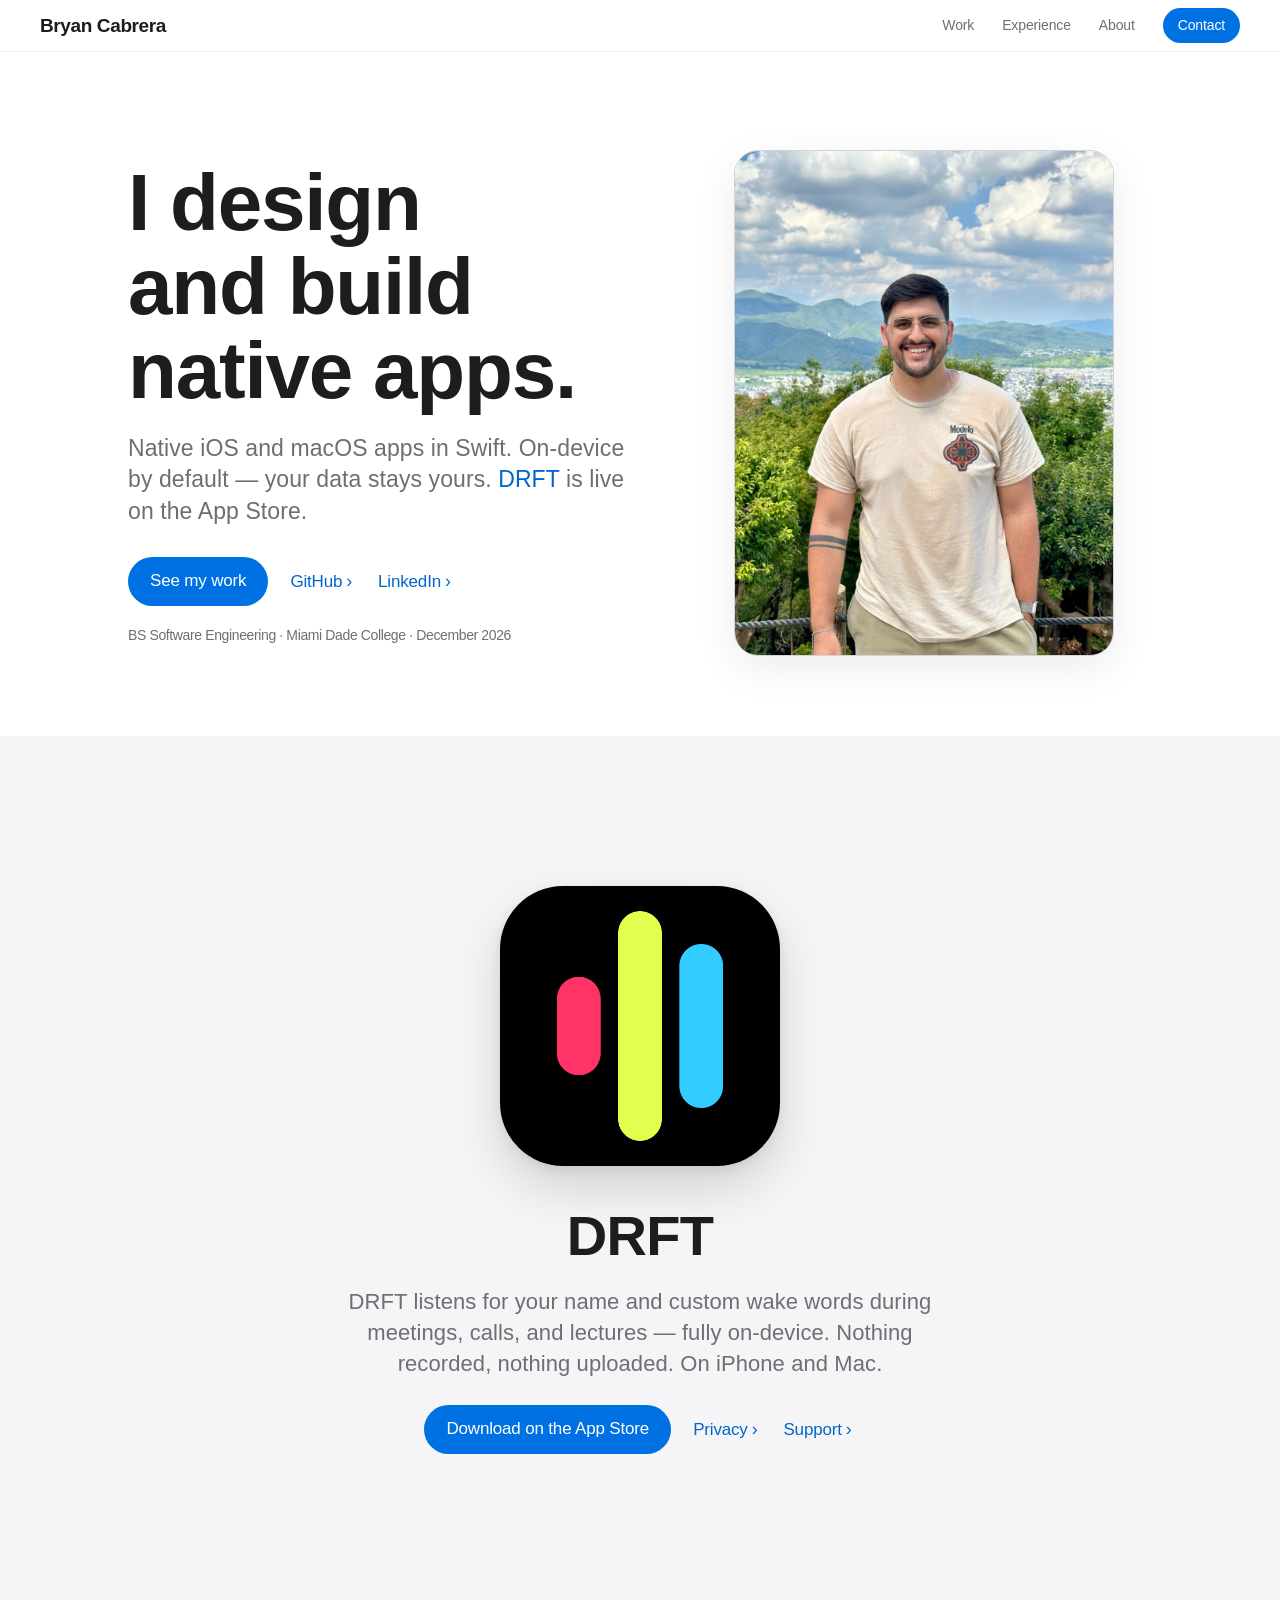
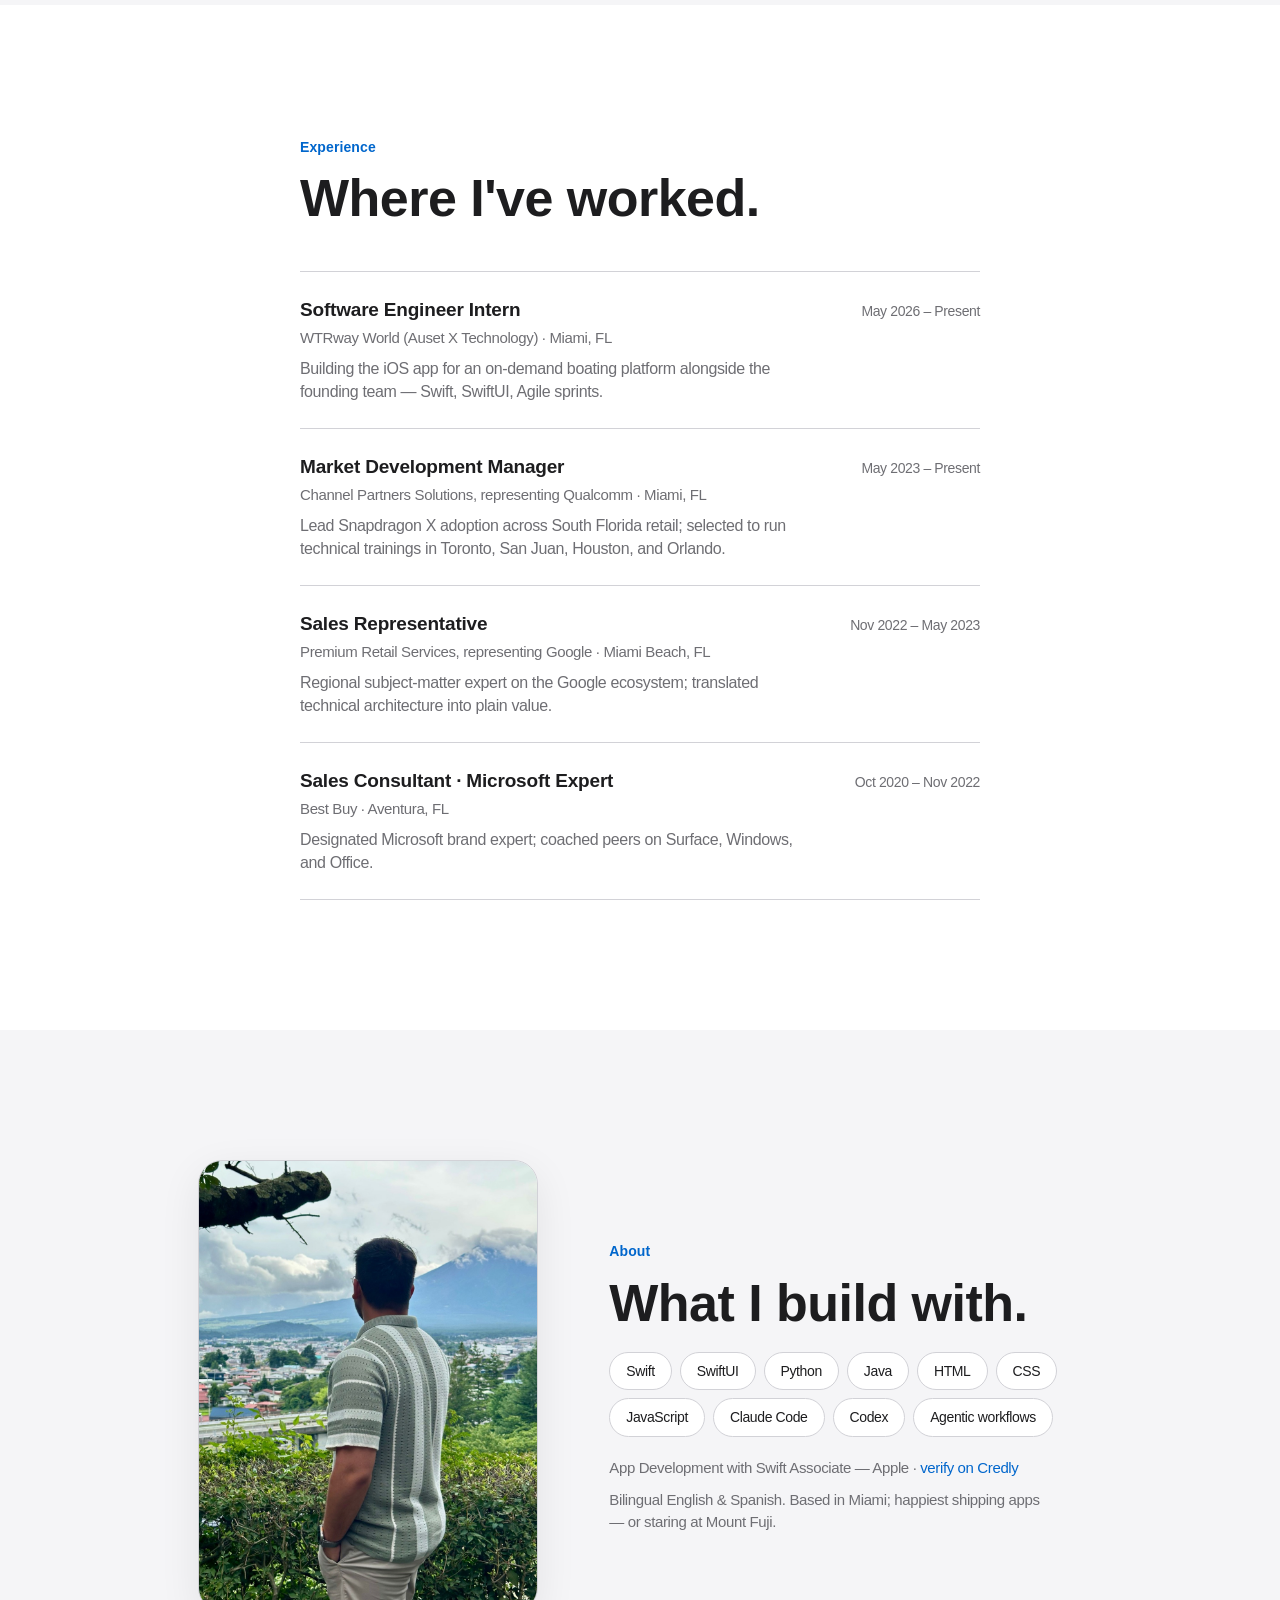
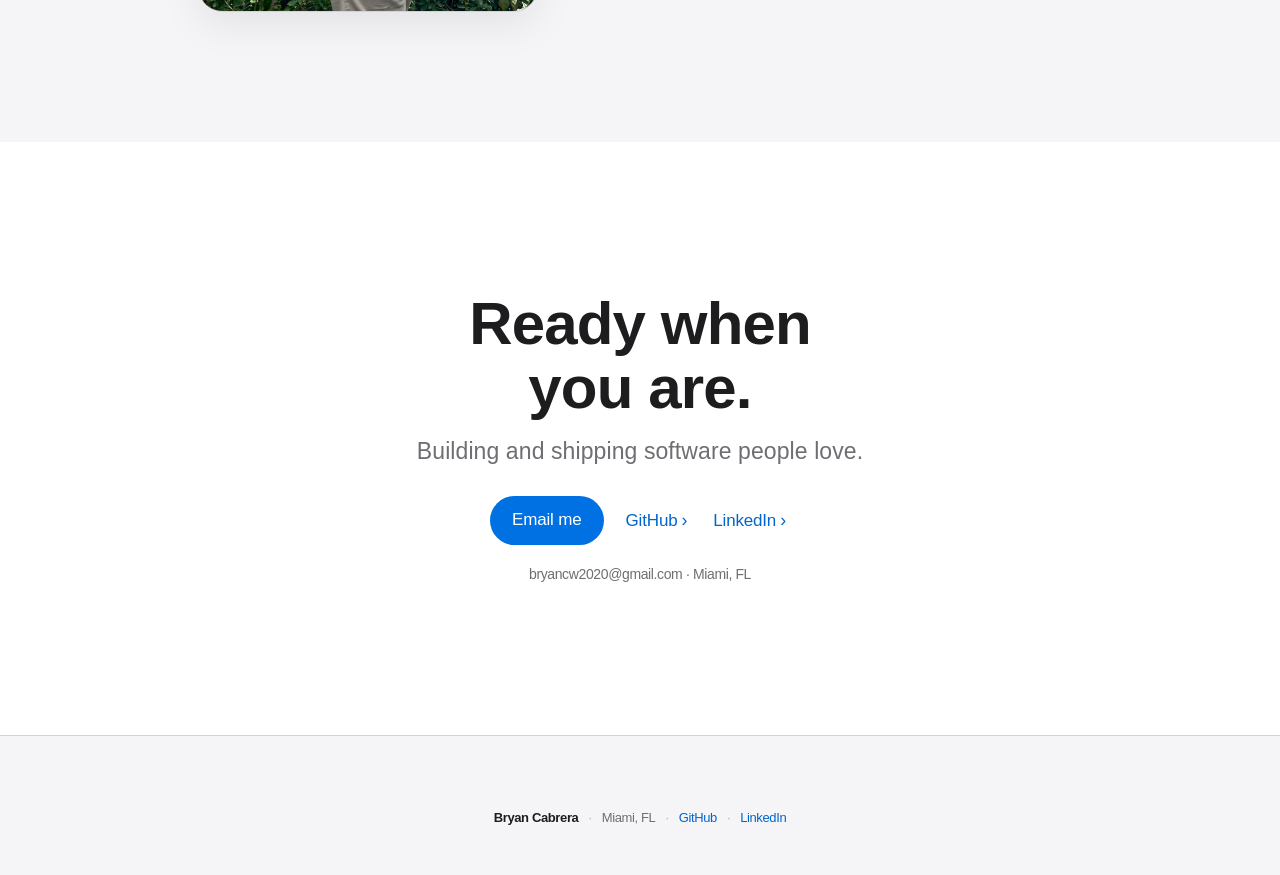
==== index.html @ 3828e2a5 "feat: add OG share image, dark mode, PWA icons, and canonical URL - Generate 1200x630 og.png + Twitt" ====
<!DOCTYPE html>
<html lang="en" class="noJs">
  <head>
    <meta charset="UTF-8" />
    <meta name="viewport" content="width=device-width, initial-scale=1.0, viewport-fit=cover" />
    <meta name="color-scheme" content="light dark" />
    <link rel="canonical" href="https://bryancabrera.xyz/" />
    <title>Bryan Cabrera — iOS &amp; macOS Engineer</title>
    <meta name="description" content="Bryan Cabrera is an iOS and macOS engineer in Miami. Creator of DRFT, live on the App Store. Swift, SwiftUI, and on-device AI." />
    <meta name="author" content="Bryan Cabrera" />
    <link rel="icon" href="/favicon.svg" type="image/svg+xml" />
    <link rel="apple-touch-icon" href="/assets/apple-touch-icon.png" />
    <link rel="manifest" href="/site.webmanifest" />
    <meta name="theme-color" content="#ffffff" media="(prefers-color-scheme: light)" />
    <meta name="theme-color" content="#000000" media="(prefers-color-scheme: dark)" />

    <!-- Open Graph -->
    <meta property="og:title" content="Bryan Cabrera — iOS &amp; macOS Engineer" />
    <meta property="og:description" content="I design and build native apps for iPhone and Mac. Creator of DRFT — live on the App Store." />
    <meta property="og:type" content="website" />
    <meta property="og:locale" content="en_US" />
    <meta property="og:url" content="https://bryancabrera.xyz/" />
    <meta property="og:site_name" content="Bryan Cabrera" />
    <meta property="og:image" content="https://bryancabrera.xyz/assets/og.png" />
    <meta property="og:image:width" content="1200" />
    <meta property="og:image:height" content="630" />
    <meta property="og:image:alt" content="Bryan Cabrera — iOS &amp; macOS Engineer. Creator of DRFT." />

    <!-- Twitter -->
    <meta name="twitter:card" content="summary_large_image" />
    <meta name="twitter:title" content="Bryan Cabrera — iOS &amp; macOS Engineer" />
    <meta name="twitter:description" content="I design and build native apps for iPhone and Mac. Creator of DRFT — live on the App Store." />
    <meta name="twitter:image" content="https://bryancabrera.xyz/assets/og.png" />

    <!-- Type: SF Pro via the system font stack (no web-font fetch) -->
    <link rel="stylesheet" href="/styles.css" />

    <!-- JSON-LD -->
    <script type="application/ld+json">
      {
        "@context": "https://schema.org",
        "@type": "Person",
        "name": "Bryan Cabrera",
        "jobTitle": "Software Engineer",
        "address": { "@type": "PostalAddress", "addressLocality": "Miami", "addressRegion": "FL" },
        "email": "mailto:bryancw2020@gmail.com",
        "sameAs": [
          "https://github.com/BryanCabrera0",
          "https://www.linkedin.com/in/bryancabrera0/"
        ],
        "knowsAbout": ["iOS development", "macOS development", "Swift", "SwiftUI", "On-device AI"],
        "alumniOf": { "@type": "CollegeOrUniversity", "name": "Miami Dade College" }
      }
    </script>
  </head>
  <body>
    <a href="#work" class="skipLink">Skip to content</a>

    <main>
      <header class="header">
        <span class="wordmark">Bryan Cabrera</span>
        <nav class="headerNav" aria-label="Primary">
          <a href="#work">Work</a>
          <a href="#experience">Experience</a>
          <a href="#about">About</a>
          <a href="#contact" class="navPill">Contact</a>
        </nav>
      </header>

      <!-- Hero -->
      <section class="hero">
        <div class="heroCopy">
          <h1 class="reveal" style="animation-delay: 0.05s">I design and build native apps.</h1>
          <p class="lede reveal" style="animation-delay: 0.2s">
            Native iOS and macOS apps in Swift. On-device by default — your data stays
            yours. <a href="https://apps.apple.com/us/app/drft-keyword-alerts/id6760685733" target="_blank" rel="noreferrer">DRFT</a>
            is live on the App Store.
          </p>
          <div class="ctaRow reveal" style="animation-delay: 0.28s">
            <a class="btnFill" href="#work">See my work</a>
            <a class="btnLink" href="https://github.com/BryanCabrera0" target="_blank" rel="noreferrer">GitHub</a>
            <a class="btnLink" href="https://www.linkedin.com/in/bryancabrera0/" target="_blank" rel="noreferrer">LinkedIn</a>
          </div>
          <p class="microcopy reveal" style="animation-delay: 0.34s">
            BS Software Engineering · Miami Dade College · December 2026
          </p>
        </div>

        <div class="heroPhoto reveal" style="animation-delay: 0.36s">
          <div class="photoFrame">
            <img
              src="/assets/portrait.jpg"
              alt="Bryan Cabrera smiling on a hillside overlooking Kyoto"
              width="960"
              height="1280"
              fetchpriority="high"
            />
          </div>
        </div>
      </section>

      <!-- DRFT — static light product feature (the flagship moment) -->
      <section class="showcase" id="work" aria-labelledby="drftTitle">
        <div class="showcaseStage">
          <div class="showcaseInner scrollReveal">
            <img
              class="showcaseIcon"
              src="/assets/drft-icon.png?v=2"
              alt="DRFT app icon"
              width="512"
              height="512"
              loading="lazy"
              decoding="async"
            />
            <div class="showcaseCopy">
              <h2 id="drftTitle">DRFT</h2>
              <p>
                DRFT listens for your name and custom wake words during meetings, calls,
                and lectures — fully on-device. Nothing recorded, nothing uploaded. On
                iPhone and Mac.
              </p>
              <div class="showcaseActions">
                <a class="btnFill" href="https://apps.apple.com/us/app/drft-keyword-alerts/id6760685733" target="_blank" rel="noreferrer">Download on the App&nbsp;Store</a>
                <a class="btnLink" href="/drft/privacy/">Privacy</a>
                <a class="btnLink" href="/drft/support/">Support</a>
              </div>
            </div>
          </div>
        </div>
      </section>

      <!-- Experience -->
      <section class="experience scrollReveal" id="experience">
        <span class="eyebrow">Experience</span>
        <h2 class="sectionTitle">Where I've worked.</h2>
        <ol class="xpList">
          <li class="xpRow">
            <div class="xpHead">
              <span class="xpRole">Software Engineer Intern</span>
              <span class="xpWhen">May 2026 – Present</span>
            </div>
            <span class="xpCompany">WTRway World (Auset X Technology) · Miami, FL</span>
            <p>Building the iOS app for an on-demand boating platform alongside the founding team — Swift, SwiftUI, Agile sprints.</p>
          </li>
          <li class="xpRow">
            <div class="xpHead">
              <span class="xpRole">Market Development Manager</span>
              <span class="xpWhen">May 2023 – Present</span>
            </div>
            <span class="xpCompany">Channel Partners Solutions, representing Qualcomm · Miami, FL</span>
            <p>Lead Snapdragon X adoption across South Florida retail; selected to run technical trainings in Toronto, San Juan, Houston, and Orlando.</p>
          </li>
          <li class="xpRow">
            <div class="xpHead">
              <span class="xpRole">Sales Representative</span>
              <span class="xpWhen">Nov 2022 – May 2023</span>
            </div>
            <span class="xpCompany">Premium Retail Services, representing Google · Miami Beach, FL</span>
            <p>Regional subject-matter expert on the Google ecosystem; translated technical architecture into plain value.</p>
          </li>
          <li class="xpRow">
            <div class="xpHead">
              <span class="xpRole">Sales Consultant · Microsoft Expert</span>
              <span class="xpWhen">Oct 2020 – Nov 2022</span>
            </div>
            <span class="xpCompany">Best Buy · Aventura, FL</span>
            <p>Designated Microsoft brand expert; coached peers on Surface, Windows, and Office.</p>
          </li>
        </ol>
      </section>

      <!-- About -->
      <section class="aboutSection scrollReveal" id="about">
        <div class="about">
        <div class="aboutPhoto">
          <div class="photoFrame">
            <img
              src="/assets/fuji.jpg"
              alt="Bryan looking out over Fujiyoshida toward Mount Fuji"
              width="1050"
              height="1400"
              loading="lazy"
            />
          </div>
        </div>
        <div class="aboutText">
          <span class="eyebrow">About</span>
          <h2 class="sectionTitle">What I build with.</h2>
          <ul class="chips" aria-label="Skills">
            <li>Swift</li><li>SwiftUI</li><li>Python</li><li>Java</li>
            <li>HTML</li><li>CSS</li><li>JavaScript</li>
            <li>Claude Code</li><li>Codex</li><li>Agentic workflows</li>
          </ul>
          <p class="aboutNote">
            App Development with Swift Associate — Apple ·
            <a href="https://www.credly.com/badges/0081227f-6081-45f5-950d-d8294cbb1352/linked_in_profile" target="_blank" rel="noreferrer">verify on Credly</a>
          </p>
          <p class="aboutNote">
            Bilingual English &amp; Spanish. Based in Miami; happiest shipping apps — or staring at
            Mount Fuji.
          </p>
        </div>
        </div>
      </section>

      <!-- Closer -->
      <section class="closer scrollReveal" id="contact">
        <h2>Ready when you are.</h2>
        <p class="lede ledeCenter">
          Building and shipping software people love.
        </p>
        <div class="ctaRow ctaRowCenter">
          <a class="btnFill" href="mailto:bryancw2020@gmail.com">Email me</a>
          <a class="btnLink" href="https://github.com/BryanCabrera0" target="_blank" rel="noreferrer">GitHub</a>
          <a class="btnLink" href="https://www.linkedin.com/in/bryancabrera0/" target="_blank" rel="noreferrer">LinkedIn</a>
        </div>
        <p class="microcopy">bryancw2020@gmail.com · Miami, FL</p>
      </section>

      <footer class="footer">
        <span>Bryan Cabrera</span>
        <span class="footerDot">·</span>
        <span>Miami, FL</span>
        <span class="footerDot">·</span>
        <span><a href="https://github.com/BryanCabrera0" target="_blank" rel="noreferrer">GitHub</a></span>
        <span class="footerDot">·</span>
        <span><a href="https://www.linkedin.com/in/bryancabrera0/" target="_blank" rel="noreferrer">LinkedIn</a></span>
      </footer>
    </main>

    <script src="/script.js" defer></script>
  </body>
</html>
---- styles.css ----
/* Bryan Cabrera — portfolio.
   Design language: Apple marketing (apple.com product pages). SF Pro system
   stack, semibold headlines with tight negative tracking, neutral ink/paper
   neutral palette, pill + chevron-link buttons, and full-bleed alternating
   light/grey sections. Tokens cross-referenced against Apple's live production
   CSS. Motion is Apple-native only: a gentle fade-up on load and on scroll-
   into-view, plus hover color changes on buttons/links — no blur reveals,
   tilts, parallax, Ken Burns, or pulsing dots. Reduced-motion respected.
   Single file, no build step — also serves the /drft legal pages. */

:root {
  /* Type — SF Pro via the system stack (Display optically sizes the large cuts) */
  --font: -apple-system, BlinkMacSystemFont, "SF Pro Display", "SF Pro Text",
    "Helvetica Neue", Helvetica, Arial, sans-serif;

  /* Neutrals (light) — Apple-exact */
  --bg: #ffffff;
  --bg-alt: #f5f5f7;       /* the signature Apple grey section */
  --bg-tint: #fbfbfd;
  --ink: #1d1d1f;          /* primary text — never pure black */
  --secondary: #6e6e73;    /* supporting copy (~4.6:1 on white) */
  --tertiary: #6e6e73;     /* captions, footnotes, footer — AA on grey too */
  --hairline: #d2d2d7;

  /* Accent / links */
  --link: #0066cc;
  --cta: #0071e3;
  --cta-hover: #0077ed;

  /* Layout */
  --maxw: 980px;
  --radius: 18px;
  --radius-pill: 980px;
  --ease-out: cubic-bezier(0.16, 1, 0.3, 1);
}

/* Dark mode — Apple's dark marketing palette (#000 page, #1d1d1f sections,
   #2997ff links). Tokens are centralized, so the whole site re-themes by
   overriding them here; only a handful of components with hardcoded colors or
   light-on-light contrast need explicit fixes below. */
@media (prefers-color-scheme: dark) {
  :root {
    color-scheme: dark;
    --bg: #000000;
    --bg-alt: #1d1d1f;       /* Apple's dark grey section */
    --bg-tint: #161617;
    --ink: #f5f5f7;
    --secondary: #a1a1a6;    /* AA on both #000 and #1d1d1f */
    --tertiary: #a1a1a6;
    --hairline: #424245;     /* Apple's dark hairline */
    --link: #2997ff;         /* Apple's dark-mode blue */
    --cta: #0071e3;
    --cta-hover: #0077ed;
  }

  /* Frosted header → dark glass */
  .header {
    background: rgba(0, 0, 0, 0.72);
    border-bottom: 1px solid rgba(255, 255, 255, 0.1);
  }

  /* Skip link: light chip / dark text now that --ink is light */
  .skipLink {
    color: var(--bg);
  }

  /* Elevation reads via deeper shadow on black, not a faint blur */
  .photoFrame {
    box-shadow: 0 12px 40px rgba(0, 0, 0, 0.5);
  }

  .showcaseIcon {
    box-shadow: 0 22px 50px rgba(0, 0, 0, 0.5), 0 4px 12px rgba(0, 0, 0, 0.4);
  }

  /* Legal body copy uses a hardcoded ink elsewhere — lift it for dark */
  .legal p,
  .legal li {
    color: #d2d2d7;
  }
}

* {
  box-sizing: border-box;
  margin: 0;
  padding: 0;
}

html {
  -webkit-text-size-adjust: 100%;
  scroll-behavior: smooth;
  scroll-padding-top: 64px;
}

body {
  background: var(--bg);
  color: var(--ink);
  font-family: var(--font);
  font-size: 17px;
  line-height: 1.47;
  letter-spacing: -0.022em;
  -webkit-font-smoothing: antialiased;
  text-rendering: optimizeLegibility;
  /* overflow-x: clip guards against any element bleeding past the viewport;
     clip (not hidden) does NOT create a scroll container, so the sticky header
     still pins to the viewport. */
  overflow-x: clip;
}

a {
  color: inherit;
  text-decoration: none;
}

::selection {
  background: var(--ink);
  color: var(--bg);
}

:focus-visible {
  outline: 2px solid var(--link);
  outline-offset: 3px;
  border-radius: 4px;
}

.skipLink {
  position: fixed;
  top: -100%;
  left: 16px;
  z-index: 99;
  padding: 10px 18px;
  background: var(--ink);
  color: #fff;
  font-weight: 600;
  font-size: 14px;
  border-radius: var(--radius-pill);
}

.skipLink:focus {
  top: 14px;
}

/* ---------------------------------------------------------------- Header */
.header {
  position: sticky;
  top: 0;
  z-index: 10;
  display: flex;
  align-items: center;
  justify-content: space-between;
  height: 52px;
  padding: 0 clamp(20px, 5vw, 40px);
  background: rgba(255, 255, 255, 0.72);
  backdrop-filter: saturate(180%) blur(20px);
  -webkit-backdrop-filter: saturate(180%) blur(20px);
  border-bottom: 1px solid rgba(0, 0, 0, 0.05);
}

.wordmark {
  font-weight: 600;
  font-size: 19px;
  letter-spacing: -0.02em;
}

.headerNav {
  display: flex;
  align-items: center;
  gap: clamp(16px, 3vw, 28px);
  font-size: 14px;
  font-weight: 500;
  letter-spacing: -0.01em;
  color: var(--secondary);
}

.headerNav a {
  transition: color 0.15s ease;
}

.headerNav a:not(.navPill):hover {
  color: var(--ink);
}

.navPill {
  color: #fff;
  background: var(--cta);
  padding: 7px 15px;
  border-radius: var(--radius-pill);
  transition: background 0.2s ease;
}

.navPill:hover {
  background: var(--cta-hover);
  color: #fff;
}

/* ---------------------------------------------------------------- Buttons */
.btnFill {
  display: inline-flex;
  align-items: center;
  justify-content: center;
  background: var(--cta);
  color: #fff;
  font-weight: 400;
  font-size: 17px;
  letter-spacing: -0.01em;
  padding: 12px 22px;
  border-radius: var(--radius-pill);
  transition: background 0.2s ease;
}

.btnFill:hover {
  background: var(--cta-hover);
  color: #fff;
}

/* Apple chevron text-link — "GitHub ›". inline-block (not flex) so the hover
   underline runs continuously under the text; the chevron is an inline-block
   ::after, and underlines don't cross atomic inline-blocks — so it's never
   underlined or clipped into a disconnected stub. */
.btnLink {
  display: inline-block;
  white-space: nowrap;
  color: var(--link);
  font-weight: 400;
  font-size: 17px;
  letter-spacing: -0.01em;
  padding: 12px 4px;
}

.btnLink::after {
  content: "\203A"; /* › */
  display: inline-block;
  margin-left: 4px;
  font-size: 1.05em;
}

.btnLink:hover {
  text-decoration: underline;
  text-underline-offset: 3px;
}

.btnGhost {
  display: inline-flex;
  align-items: center;
  justify-content: center;
  font-weight: 400;
  font-size: 17px;
  letter-spacing: -0.01em;
  color: var(--ink);
  padding: 11px 21px;
  border: 1px solid var(--hairline);
  border-radius: var(--radius-pill);
  background: var(--bg);
  transition: border-color 0.2s ease;
}

.btnGhost:hover {
  border-color: var(--ink);
}

.ctaRow {
  display: flex;
  flex-wrap: wrap;
  align-items: center;
  gap: 8px 18px;
}

/* ---------------------------------------------------------------- Hero */
.hero {
  max-width: 1120px;
  margin: 0 auto;
  padding: clamp(56px, 9vh, 100px) clamp(20px, 5vw, 48px) clamp(40px, 7vh, 80px);
  display: grid;
  grid-template-columns: 1.05fr 0.95fr;
  gap: clamp(28px, 5vw, 72px);
  align-items: center;
  min-height: min(76vh, 720px);
}

h1 {
  font-size: clamp(40px, 7vw, 80px);
  font-weight: 600;
  letter-spacing: -0.015em;
  line-height: 1.05;
  margin-bottom: 20px;
  text-wrap: balance;
}

.lede {
  font-size: clamp(19px, 2.2vw, 23px);
  line-height: 1.38;
  letter-spacing: 0.004em;
  color: var(--secondary);
  font-weight: 400;
  max-width: 40ch;
  text-wrap: pretty;
  margin: 0 0 28px;
}

.lede a {
  color: var(--link);
}

.lede a:hover {
  text-decoration: underline;
  text-underline-offset: 3px;
}

.microcopy {
  font-size: 14px;
  margin-top: 18px;
  color: var(--tertiary);
  font-weight: 400;
}

/* Hero portrait — straight in a rounded frame (no tilt, no Ken Burns zoom) */
.heroPhoto {
  justify-self: center;
  width: 100%;
  max-width: clamp(280px, 32vw, 380px);
}

.photoFrame {
  overflow: hidden;
  border-radius: 24px;
  border: 1px solid var(--hairline);
  box-shadow: 0 12px 40px rgba(0, 0, 0, 0.08);
}

.heroPhoto img,
.aboutPhoto img {
  display: block;
  width: 100%;
  height: auto;
}

/* ----------------------------------------------------- Showcase (DRFT) ---
   Static light feature on Apple's grey (#f5f5f7) — the flagship app gets a
   centered "product moment" (cf. apple.com light feature sections): centered
   icon, big SF headline, intro copy, CTA. The black-bodied icon reads on grey
   via its shadow. */
.showcase {
  position: relative;
  background: var(--bg-alt);
  color: var(--ink);
}

.showcaseStage {
  display: grid;
  place-items: center;
  padding: clamp(80px, 13vw, 150px) clamp(20px, 6vw, 48px);
}

.showcaseInner {
  display: grid;
  justify-items: center;
  text-align: center;
  gap: clamp(26px, 4vw, 40px);
  max-width: 720px;
}

.showcaseIcon {
  width: clamp(160px, 26vw, 280px);
  height: auto;
  aspect-ratio: 1;
  border-radius: 22.5%;
  box-shadow: 0 22px 50px rgba(0, 0, 0, 0.14), 0 4px 12px rgba(0, 0, 0, 0.08);
}

.showcaseCopy {
  display: grid;
  justify-items: center;
  gap: 20px;
}

.showcaseCopy h2 {
  font-size: clamp(30px, 5.2vw, 56px);
  font-weight: 600;
  letter-spacing: -0.012em;
  line-height: 1.07;
  text-wrap: balance;
}

.showcaseCopy p {
  font-size: clamp(18px, 2.1vw, 22px);
  line-height: 1.42;
  letter-spacing: 0.004em;
  font-weight: 400;
  color: var(--secondary);
  max-width: 50ch;
  text-wrap: pretty;
}

.showcaseActions {
  display: flex;
  flex-wrap: wrap;
  align-items: center;
  justify-content: center;
  gap: 8px 18px;
  margin-top: 4px;
}

/* ---------------------------------------------------------------- Eyebrow */
.eyebrow {
  display: inline-block;
  font-size: 14px;
  font-weight: 600;
  letter-spacing: 0.008em;
  color: var(--link);
  margin-bottom: 14px;
}

.sectionTitle {
  font-size: clamp(30px, 4.4vw, 52px);
  font-weight: 600;
  letter-spacing: -0.01em;
  line-height: 1.07;
  margin-bottom: clamp(28px, 4vw, 44px);
  text-wrap: balance;
}

/* ---------------------------------------------------------------- Experience */
.experience {
  max-width: 760px;
  margin: 0 auto;
  padding: clamp(72px, 11vw, 130px) clamp(20px, 5vw, 40px);
}

.xpList {
  list-style: none;
}

.xpRow {
  padding: 24px 0;
  border-top: 1px solid var(--hairline);
}

.xpRow:last-child {
  border-bottom: 1px solid var(--hairline);
}

.xpHead {
  display: flex;
  flex-wrap: wrap;
  align-items: baseline;
  justify-content: space-between;
  gap: 4px 16px;
}

.xpRole {
  font-weight: 600;
  font-size: 19px;
  letter-spacing: -0.01em;
}

.xpWhen {
  font-size: 14px;
  font-weight: 400;
  color: var(--tertiary);
  white-space: nowrap;
}

.xpCompany {
  display: block;
  font-size: 15px;
  font-weight: 400;
  color: var(--secondary);
  margin-top: 3px;
}

.xpRow p {
  font-size: 16px;
  font-weight: 400;
  color: var(--secondary);
  margin-top: 8px;
  max-width: 56ch;
  text-wrap: pretty;
}

/* ---------------------------------------------------------------- About */
.about {
  max-width: var(--maxw);
  margin: 0 auto;
  padding: clamp(72px, 11vw, 130px) clamp(20px, 5vw, 40px);
  display: grid;
  grid-template-columns: 0.85fr 1.15fr;
  align-items: center;
  gap: clamp(28px, 5vw, 72px);
}

.aboutSection {
  background: var(--bg-alt);
}

.aboutPhoto {
  max-width: clamp(240px, 28vw, 340px);
  width: 100%;
  margin: 0 auto;
}

.aboutText .sectionTitle {
  margin-bottom: 0;
}

.chips {
  list-style: none;
  display: flex;
  flex-wrap: wrap;
  gap: 8px;
  margin-top: 20px;
}

.chips li {
  font-size: 14px;
  font-weight: 400;
  color: var(--ink);
  padding: 8px 16px;
  border: 1px solid var(--hairline);
  border-radius: var(--radius-pill);
  background: var(--bg);
}

.aboutNote {
  font-size: 15px;
  font-weight: 400;
  color: var(--secondary);
  margin-top: 20px;
  max-width: 52ch;
  text-wrap: pretty;
}

.aboutNote + .aboutNote {
  margin-top: 10px;
}

.aboutNote a {
  color: var(--link);
}

.aboutNote a:hover {
  text-decoration: underline;
  text-underline-offset: 3px;
}

/* ---------------------------------------------------------------- Closer */
.closer {
  max-width: 640px;
  margin: 0 auto;
  padding: clamp(80px, 12vw, 150px) clamp(20px, 5vw, 40px);
  text-align: center;
}

.closer h2 {
  font-size: clamp(34px, 5.2vw, 60px);
  font-weight: 600;
  letter-spacing: -0.014em;
  line-height: 1.06;
  margin-bottom: 16px;
  text-wrap: balance;
}

.ledeCenter {
  margin-left: auto;
  margin-right: auto;
}

.ctaRowCenter {
  justify-content: center;
}

/* ---------------------------------------------------------------- Footer */
.footer {
  display: flex;
  flex-wrap: wrap;
  align-items: center;
  justify-content: center;
  gap: 10px;
  padding: clamp(40px, 7vw, 72px) 20px 48px;
  color: var(--tertiary);
  font-weight: 400;
  font-size: 13px;
  background: var(--bg-alt);
  border-top: 1px solid var(--hairline);
}

.footer span:first-child {
  font-weight: 600;
  color: var(--ink);
}

.footerDot {
  opacity: 0.5;
}

.footer a {
  color: var(--link);
}

.footer a:hover {
  text-decoration: underline;
  text-underline-offset: 2px;
}

/* ---------------------------------------------------- Legal pages -------- */
.wordmarkLink {
  color: inherit;
}

.legal {
  max-width: 760px;
  margin: 0 auto;
  padding: clamp(48px, 8vw, 88px) clamp(20px, 5vw, 40px) 0;
}

.legal .eyebrow {
  margin-bottom: 14px;
}

.legal h1 {
  font-size: clamp(34px, 6vw, 56px);
  font-weight: 600;
  letter-spacing: -0.015em;
  line-height: 1.05;
  margin-bottom: 8px;
}

.legal .updated {
  color: var(--tertiary);
  font-weight: 400;
  font-size: 15px;
  margin-bottom: 32px;
}

.legal h2 {
  font-size: clamp(22px, 3vw, 28px);
  font-weight: 600;
  letter-spacing: -0.01em;
  margin: 40px 0 12px;
}

.legal h3 {
  font-size: 18px;
  font-weight: 600;
  margin: 22px 0 6px;
}

.legal p,
.legal li {
  font-size: 17px;
  font-weight: 400;
  color: #3a3a3c;
  margin-bottom: 12px;
  text-wrap: pretty;
}

.legal ul,
.legal ol {
  padding-left: 22px;
  margin-bottom: 12px;
}

.legal li {
  margin-bottom: 8px;
}

.legal strong {
  font-weight: 600;
  color: var(--ink);
}

.legal a {
  color: var(--link);
}

.legal a:hover {
  text-decoration: underline;
  text-underline-offset: 3px;
}

.legal code {
  font-family: ui-monospace, "SF Mono", Menlo, monospace;
  font-size: 0.88em;
  background: var(--bg-alt);
  border: 1px solid var(--hairline);
  border-radius: 6px;
  padding: 1px 6px;
}

.legalCard {
  background: var(--bg-alt);
  border: 1px solid var(--hairline);
  border-radius: var(--radius);
  padding: 20px 24px;
  margin: 14px 0 8px;
}

.legalCard ul {
  margin-bottom: 0;
}

/* ============================================================== Motion === */

/* Hero load reveal */
@keyframes reveal {
  0% { opacity: 0; transform: translateY(16px); }
  to { opacity: 1; transform: none; }
}

.reveal {
  opacity: 0;
  animation: reveal 0.75s var(--ease-out) both;
}

/* Section reveal — IntersectionObserver fallback (universal floor) */
.scrollReveal {
  opacity: 0;
  transform: translateY(22px);
  transition: opacity 0.9s var(--ease-out), transform 0.9s var(--ease-out);
}

.scrollReveal.in {
  opacity: 1;
  transform: none;
}

/* No-JS: never hide content when the observer can't run */
html.noJs .scrollReveal {
  opacity: 1;
  transform: none;
}

/* Reveals are a single gentle one-time fade-up on enter (IntersectionObserver,
   see script.js) — no scroll-scrubbing, pinning, or parallax. */

/* ========================================================== Responsive === */
@media (max-width: 880px) {
  .hero {
    grid-template-columns: 1fr;
    min-height: 0;
    gap: clamp(32px, 7vw, 48px);
    padding-top: clamp(40px, 8vw, 60px);
    text-align: center;
  }

  .hero .lede {
    margin-left: auto;
    margin-right: auto;
  }

  .ctaRow {
    justify-content: center;
  }

  .heroPhoto {
    max-width: clamp(240px, 62vw, 320px);
  }

  .about {
    grid-template-columns: 1fr;
    text-align: center;
  }

  .aboutText {
    display: flex;
    flex-direction: column;
    align-items: center;
  }

  .aboutText .chips {
    justify-content: center;
  }

  .aboutPhoto {
    order: -1;
    max-width: clamp(220px, 58vw, 300px);
  }
}

@media (max-width: 760px) {
  .xpHead {
    flex-direction: column;
  }
}

/* Phones: collapse the nav to wordmark + Contact pill; full-width primary CTA */
@media (max-width: 600px) {
  .header {
    height: auto;
    min-height: 48px;
    /* Honor viewport-fit=cover so the bar clears the status bar / notch */
    padding: env(safe-area-inset-top) max(18px, env(safe-area-inset-right)) 0
      max(18px, env(safe-area-inset-left));
  }

  .wordmark {
    white-space: nowrap;
    font-size: 17px;
  }

  .headerNav {
    gap: 0;
  }

  .headerNav a:not(.navPill) {
    display: none;
  }

  /* Tighten vertical rhythm — desktop clamp mins stack into ~150px gaps here */
  .experience,
  .about {
    padding-top: 58px;
    padding-bottom: 58px;
  }

  .closer {
    padding-top: 72px;
    padding-bottom: 60px;
  }

  .showcaseStage {
    padding: 58px clamp(20px, 6vw, 48px);
  }

  /* Full-width primary CTA (bigger tap target); secondary links sit on the row
     below it, grouped together instead of clinging to the wide pill */
  .ctaRow .btnFill,
  .showcaseActions .btnFill {
    flex: 1 1 100%;
  }

  /* Clear the home indicator */
  .footer {
    padding-bottom: max(40px, env(safe-area-inset-bottom));
  }
}

/* --------------------------------------------------- Reduced motion ------ */
@media (prefers-reduced-motion: reduce) {
  html {
    scroll-behavior: auto;
  }

  .reveal {
    animation: none;
    opacity: 1;
  }

  .scrollReveal {
    opacity: 1;
    transform: none;
    transition: none;
  }

  .headerNav a,
  .navPill,
  .btnFill,
  .btnGhost {
    transition: none;
  }
}
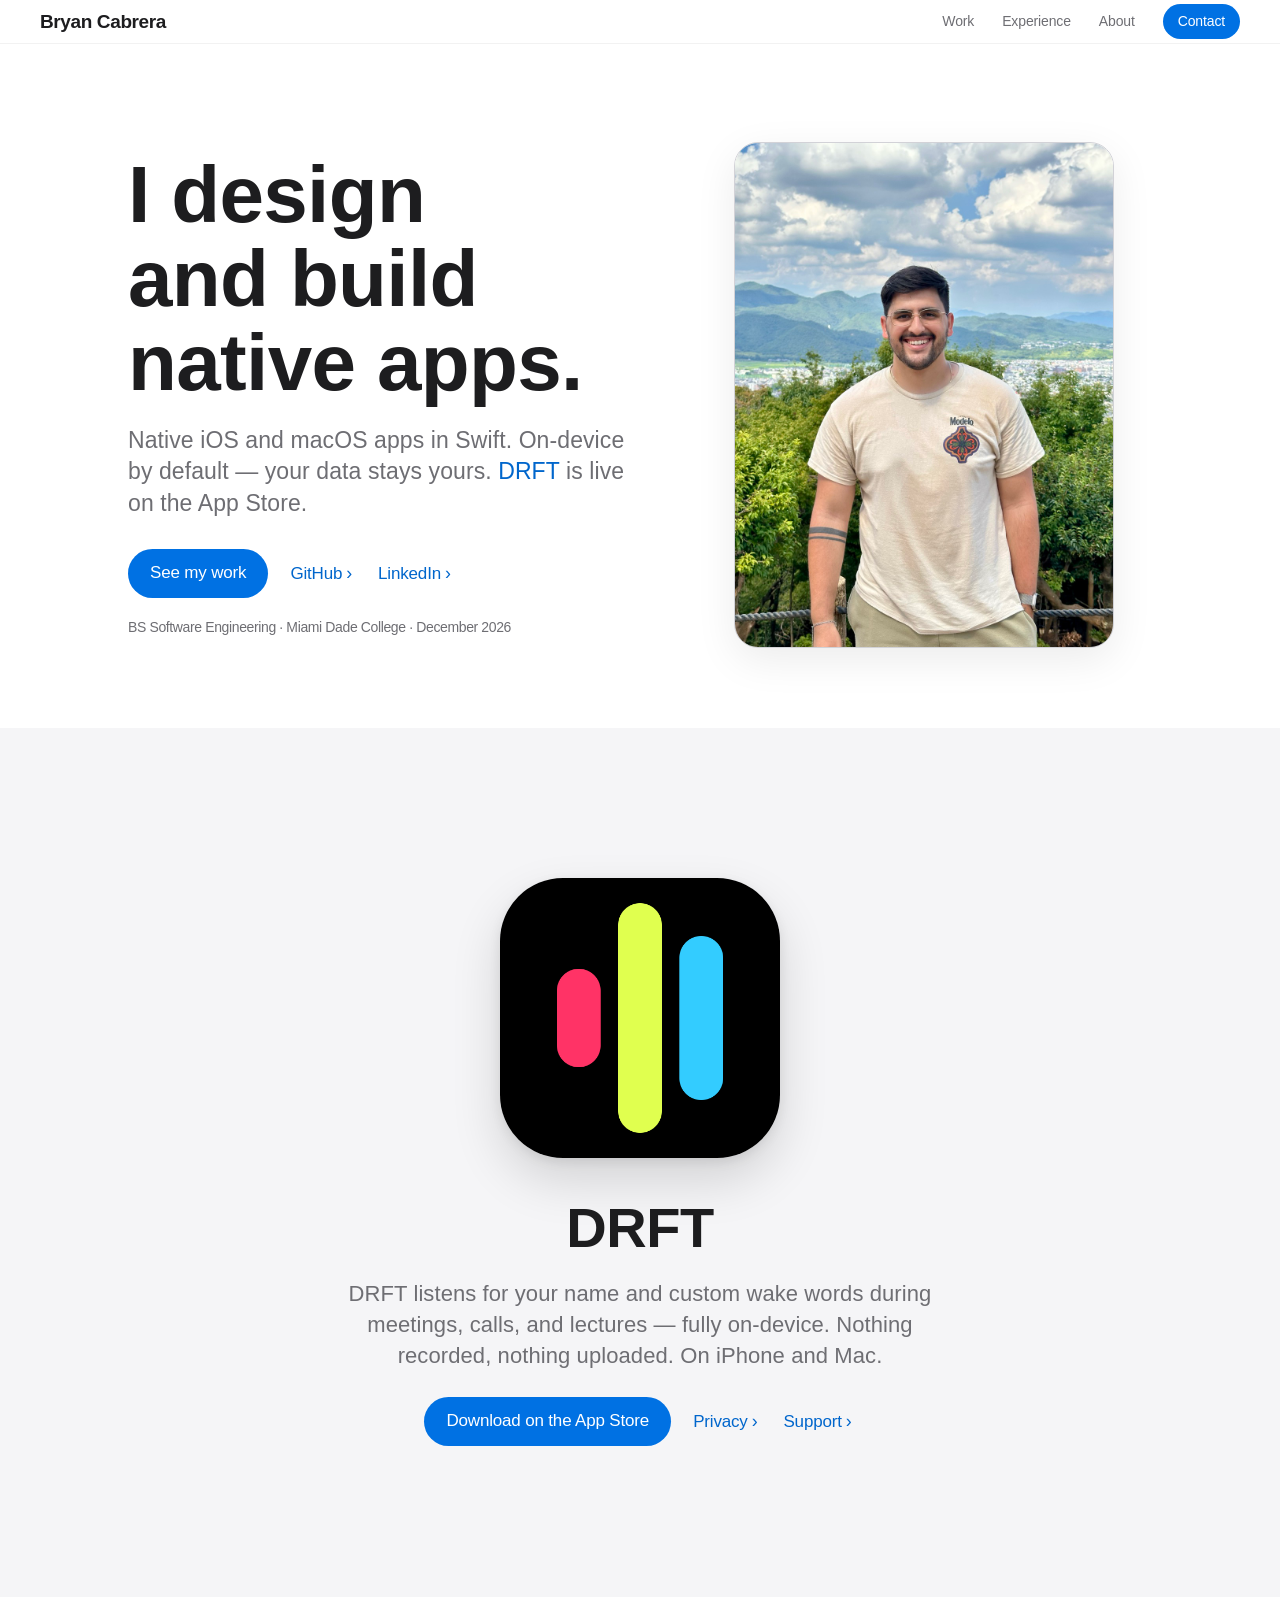
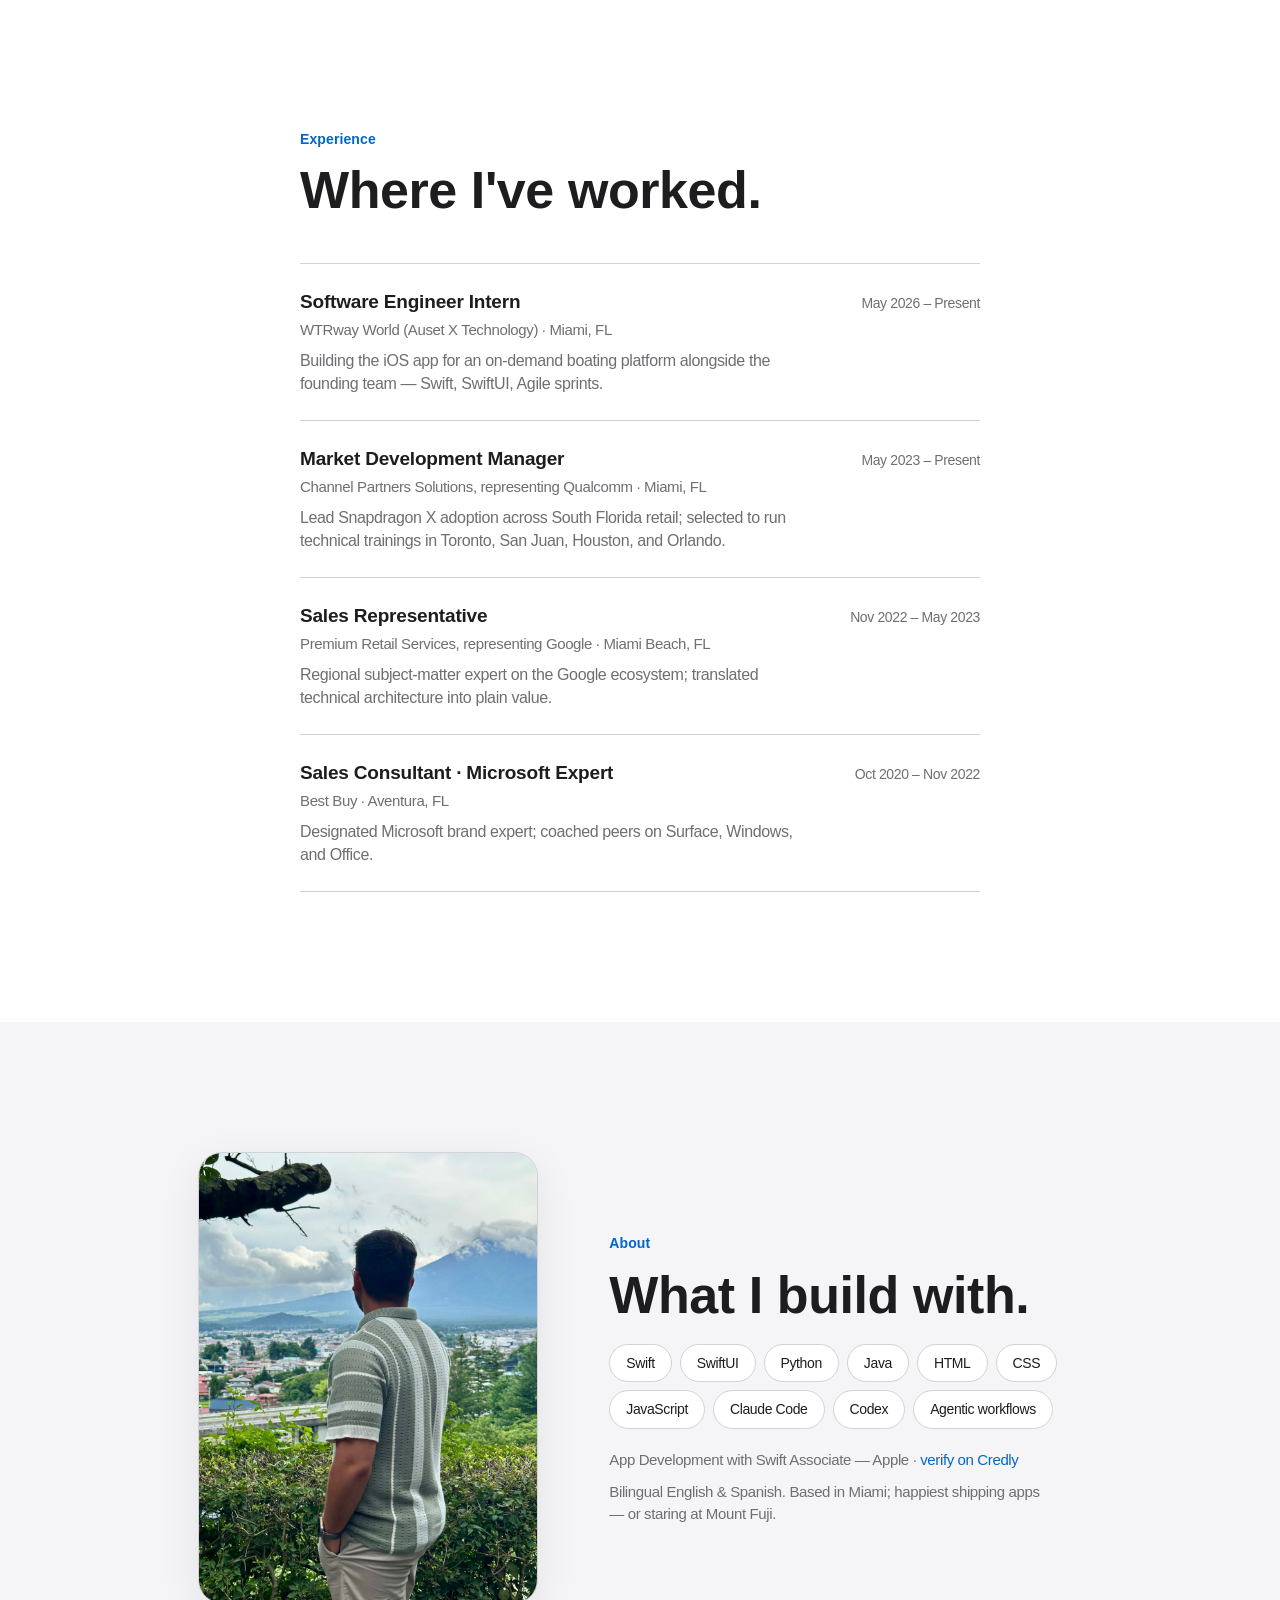
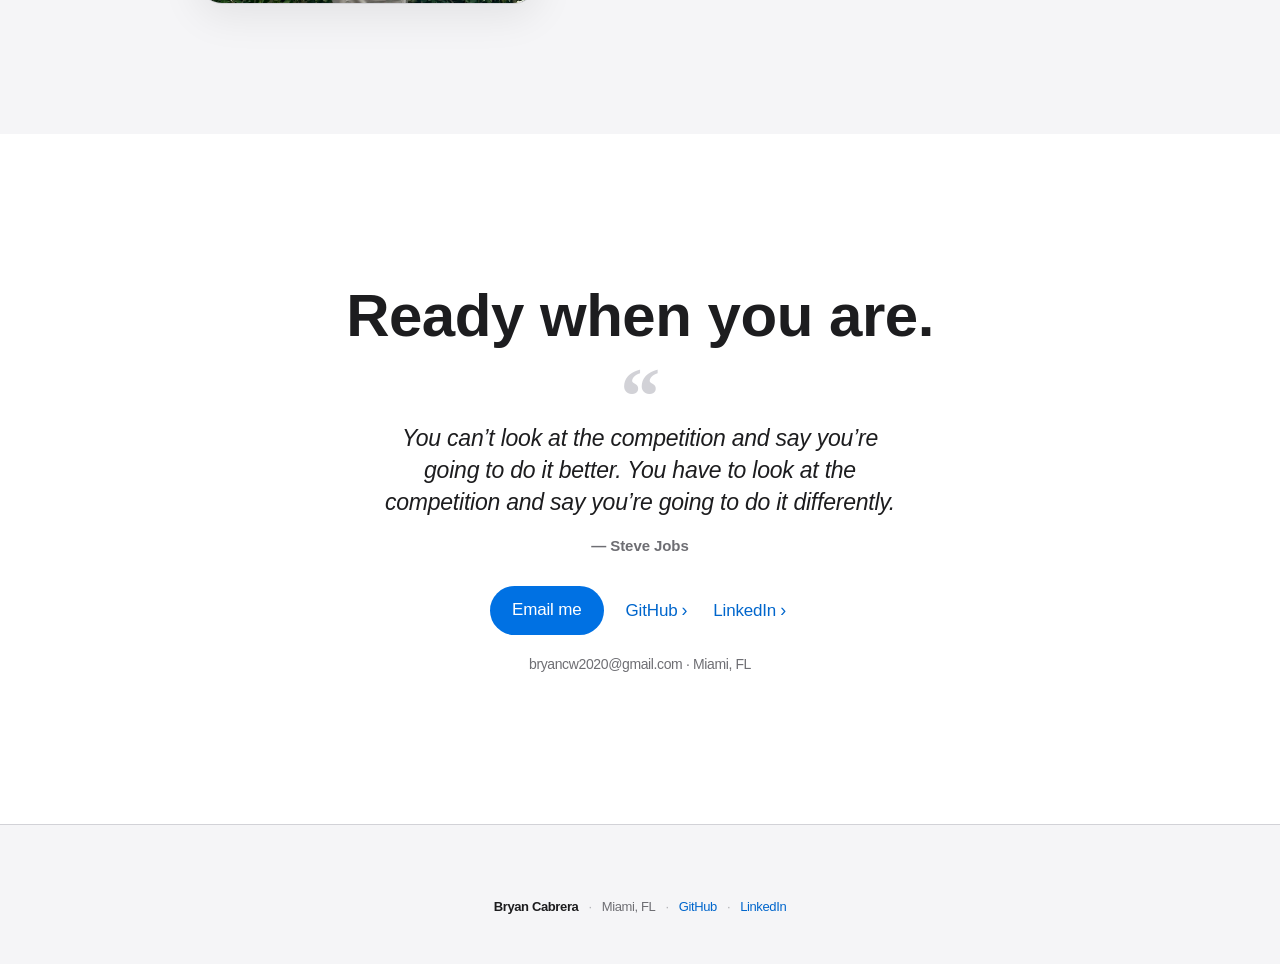
==== commit 0014fbe4: "feat: Steve Jobs quote, Apple-matching polish, and mobile/a11y refinements - Replace closer tagline " ====
--- a/index.html
+++ b/index.html
@@ -58,7 +58,7 @@
 
     <main>
       <header class="header">
-        <span class="wordmark">Bryan Cabrera</span>
+        <a href="#top" class="wordmark wordmarkLink">Bryan Cabrera</a>
         <nav class="headerNav" aria-label="Primary">
           <a href="#work">Work</a>
           <a href="#experience">Experience</a>
@@ -68,7 +68,7 @@
       </header>
 
       <!-- Hero -->
-      <section class="hero">
+      <section class="hero" id="top">
         <div class="heroCopy">
           <h1 class="reveal" style="animation-delay: 0.05s">I design and build native apps.</h1>
           <p class="lede reveal" style="animation-delay: 0.2s">
@@ -102,7 +102,7 @@
       <!-- DRFT — static light product feature (the flagship moment) -->
       <section class="showcase" id="work" aria-labelledby="drftTitle">
         <div class="showcaseStage">
-          <div class="showcaseInner scrollReveal">
+          <div class="showcaseInner revealGroup">
             <img
               class="showcaseIcon"
               src="/assets/drft-icon.png?v=2"
@@ -130,7 +130,7 @@
       </section>
 
       <!-- Experience -->
-      <section class="experience scrollReveal" id="experience">
+      <section class="experience revealGroup" id="experience">
         <span class="eyebrow">Experience</span>
         <h2 class="sectionTitle">Where I've worked.</h2>
         <ol class="xpList">
@@ -170,8 +170,8 @@
       </section>
 
       <!-- About -->
-      <section class="aboutSection scrollReveal" id="about">
-        <div class="about">
+      <section class="aboutSection" id="about">
+        <div class="about revealGroup">
         <div class="aboutPhoto">
           <div class="photoFrame">
             <img
@@ -204,11 +204,12 @@
       </section>
 
       <!-- Closer -->
-      <section class="closer scrollReveal" id="contact">
+      <section class="closer revealGroup" id="contact">
         <h2>Ready when you are.</h2>
-        <p class="lede ledeCenter">
-          Building and shipping software people love.
-        </p>
+        <blockquote class="closerQuote">
+          <p>You can’t look at the competition and say you’re going to do it better. You have to look at the competition and say you’re going to do it differently.</p>
+          <cite>— Steve Jobs</cite>
+        </blockquote>
         <div class="ctaRow ctaRowCenter">
           <a class="btnFill" href="mailto:bryancw2020@gmail.com">Email me</a>
           <a class="btnLink" href="https://github.com/BryanCabrera0" target="_blank" rel="noreferrer">GitHub</a>
--- a/styles.css
+++ b/styles.css
@@ -34,10 +34,886 @@
   --ease-out: cubic-bezier(0.16, 1, 0.3, 1);
 }
 
-/* Dark mode — Apple's dark marketing palette (#000 page, #1d1d1f sections,
-   #2997ff links). Tokens are centralized, so the whole site re-themes by
-   overriding them here; only a handful of components with hardcoded colors or
-   light-on-light contrast need explicit fixes below. */
+* {
+  box-sizing: border-box;
+  margin: 0;
+  padding: 0;
+}
+
+html {
+  -webkit-text-size-adjust: 100%;
+  scroll-behavior: smooth;
+  scroll-padding-top: 64px;
+}
+
+body {
+  background: var(--bg);
+  color: var(--ink);
+  font-family: var(--font);
+  font-size: 17px;
+  line-height: 1.47;
+  letter-spacing: -0.022em;
+  -webkit-font-smoothing: antialiased;
+  text-rendering: optimizeLegibility;
+  /* overflow-x: clip guards against any element bleeding past the viewport;
+     clip (not hidden) does NOT create a scroll container, so the sticky header
+     still pins to the viewport. */
+  overflow-x: clip;
+}
+
+a {
+  color: inherit;
+  text-decoration: none;
+  -webkit-tap-highlight-color: transparent;
+}
+
+::selection {
+  background: var(--ink);
+  color: var(--bg);
+}
+
+:focus-visible {
+  outline: 2px solid var(--link);
+  outline-offset: 3px;
+  border-radius: 4px;
+}
+
+.skipLink {
+  position: fixed;
+  top: -100%;
+  left: 16px;
+  z-index: 99;
+  padding: 10px 18px;
+  background: var(--ink);
+  color: #fff;
+  font-weight: 600;
+  font-size: 14px;
+  border-radius: var(--radius-pill);
+}
+
+.skipLink:focus {
+  top: 14px;
+}
+
+/* ---------------------------------------------------------------- Header */
+.header {
+  position: sticky;
+  top: 0;
+  z-index: 10;
+  display: flex;
+  align-items: center;
+  justify-content: space-between;
+  height: 44px;
+  padding: 0 clamp(20px, 5vw, 40px);
+  background: rgba(255, 255, 255, 0.8);
+  backdrop-filter: saturate(180%) blur(20px);
+  -webkit-backdrop-filter: saturate(180%) blur(20px);
+  border-bottom: 1px solid rgba(0, 0, 0, 0.05);
+}
+
+.wordmark {
+  font-weight: 600;
+  font-size: 19px;
+  letter-spacing: -0.02em;
+}
+
+.headerNav {
+  display: flex;
+  align-items: center;
+  gap: clamp(16px, 3vw, 28px);
+  font-size: 14px;
+  font-weight: 500;
+  letter-spacing: -0.01em;
+  color: var(--secondary);
+}
+
+.headerNav a {
+  transition: color 0.15s ease;
+}
+
+.headerNav a:not(.navPill):hover {
+  color: var(--ink);
+}
+
+/* Scroll-spy active section — cf. Apple product sub-nav underline */
+.headerNav a:not(.navPill).active {
+  color: var(--ink);
+  text-decoration: underline;
+  text-underline-offset: 6px;
+  text-decoration-thickness: 1.5px;
+}
+
+.navPill {
+  color: #fff;
+  background: var(--cta);
+  padding: 7px 15px;
+  border-radius: var(--radius-pill);
+  transition: background 0.2s ease;
+}
+
+.navPill:hover {
+  background: var(--cta-hover);
+  color: #fff;
+}
+
+/* Press feedback — touch has no hover state; opacity keeps it reduced-motion safe */
+.btnFill:active,
+.navPill:active {
+  opacity: 0.85;
+}
+
+/* ---------------------------------------------------------------- Buttons */
+.btnFill {
+  display: inline-flex;
+  align-items: center;
+  justify-content: center;
+  background: var(--cta);
+  color: #fff;
+  font-weight: 400;
+  font-size: 17px;
+  letter-spacing: -0.01em;
+  padding: 12px 22px;
+  border-radius: var(--radius-pill);
+  transition: background 0.2s ease;
+}
+
+.btnFill:hover {
+  background: var(--cta-hover);
+  color: #fff;
+}
+
+/* Apple chevron text-link — "GitHub ›". inline-block (not flex) so the hover
+   underline runs continuously under the text; the chevron is an inline-block
+   ::after, and underlines don't cross atomic inline-blocks — so it's never
+   underlined or clipped into a disconnected stub. */
+.btnLink {
+  display: inline-block;
+  white-space: nowrap;
+  color: var(--link);
+  font-weight: 400;
+  font-size: 17px;
+  letter-spacing: -0.01em;
+  padding: 12px 4px;
+}
+
+.btnLink::after {
+  content: "\203A"; /* › */
+  display: inline-block;
+  margin-left: 4px;
+  font-size: 1.05em;
+}
+
+.btnLink:hover {
+  text-decoration: underline;
+  text-underline-offset: 3px;
+}
+
+.btnGhost {
+  display: inline-flex;
+  align-items: center;
+  justify-content: center;
+  font-weight: 400;
+  font-size: 17px;
+  letter-spacing: -0.01em;
+  color: var(--ink);
+  padding: 11px 21px;
+  border: 1px solid var(--hairline);
+  border-radius: var(--radius-pill);
+  background: var(--bg);
+  transition: border-color 0.2s ease;
+}
+
+.btnGhost:hover {
+  border-color: var(--ink);
+}
+
+.ctaRow {
+  display: flex;
+  flex-wrap: wrap;
+  align-items: center;
+  gap: 8px 18px;
+}
+
+/* ---------------------------------------------------------------- Hero */
+.hero {
+  max-width: 1120px;
+  margin: 0 auto;
+  padding: clamp(56px, 9vh, 100px) clamp(20px, 5vw, 48px) clamp(40px, 7vh, 80px);
+  display: grid;
+  grid-template-columns: 1.05fr 0.95fr;
+  gap: clamp(28px, 5vw, 72px);
+  align-items: center;
+  min-height: min(76vh, 720px);
+}
+
+h1 {
+  font-size: clamp(40px, 7vw, 80px);
+  font-weight: 600;
+  letter-spacing: -0.008em;
+  line-height: 1.05;
+  margin-bottom: 20px;
+  text-wrap: balance;
+}
+
+.lede {
+  font-size: clamp(19px, 2.2vw, 23px);
+  line-height: 1.38;
+  letter-spacing: 0.004em;
+  color: var(--secondary);
+  font-weight: 400;
+  max-width: 40ch;
+  text-wrap: pretty;
+  margin: 0 0 28px;
+}
+
+.lede a {
+  color: var(--link);
+}
+
+.lede a:hover {
+  text-decoration: underline;
+  text-underline-offset: 3px;
+}
+
+.microcopy {
+  font-size: 14px;
+  margin-top: 18px;
+  color: var(--tertiary);
+  font-weight: 400;
+}
+
+/* Hero portrait — straight in a rounded frame (no tilt, no Ken Burns zoom) */
+.heroPhoto {
+  justify-self: center;
+  width: 100%;
+  max-width: clamp(280px, 32vw, 380px);
+}
+
+.photoFrame {
+  overflow: hidden;
+  border-radius: 24px;
+  border: 1px solid var(--hairline);
+  box-shadow: 0 12px 40px rgba(0, 0, 0, 0.08);
+}
+
+.heroPhoto img,
+.aboutPhoto img {
+  display: block;
+  width: 100%;
+  height: auto;
+}
+
+/* ----------------------------------------------------- Showcase (DRFT) ---
+   Static light feature on Apple's grey (#f5f5f7) — the flagship app gets a
+   centered "product moment" (cf. apple.com light feature sections): centered
+   icon, big SF headline, intro copy, CTA. The black-bodied icon reads on grey
+   via its shadow. */
+.showcase {
+  position: relative;
+  background: var(--bg-alt);
+  color: var(--ink);
+}
+
+.showcaseStage {
+  display: grid;
+  place-items: center;
+  padding: clamp(80px, 13vw, 150px) clamp(20px, 6vw, 48px);
+}
+
+.showcaseInner {
+  display: grid;
+  justify-items: center;
+  text-align: center;
+  gap: clamp(26px, 4vw, 40px);
+  max-width: 720px;
+}
+
+.showcaseIcon {
+  width: clamp(160px, 26vw, 280px);
+  height: auto;
+  aspect-ratio: 1;
+  border-radius: 22.5%;
+  box-shadow: 0 22px 50px rgba(0, 0, 0, 0.14), 0 4px 12px rgba(0, 0, 0, 0.08);
+}
+
+.showcaseCopy {
+  display: grid;
+  justify-items: center;
+  gap: 20px;
+}
+
+.showcaseCopy h2 {
+  font-size: clamp(30px, 5.2vw, 56px);
+  font-weight: 600;
+  letter-spacing: -0.008em;
+  line-height: 1.07;
+  text-wrap: balance;
+}
+
+.showcaseCopy p {
+  font-size: clamp(18px, 2.1vw, 22px);
+  line-height: 1.42;
+  letter-spacing: 0.004em;
+  font-weight: 400;
+  color: var(--secondary);
+  max-width: 50ch;
+  text-wrap: pretty;
+}
+
+.showcaseActions {
+  display: flex;
+  flex-wrap: wrap;
+  align-items: center;
+  justify-content: center;
+  gap: 8px 18px;
+  margin-top: 4px;
+}
+
+/* ---------------------------------------------------------------- Eyebrow */
+.eyebrow {
+  display: inline-block;
+  font-size: 14px;
+  font-weight: 600;
+  letter-spacing: 0.008em;
+  color: var(--link);
+  margin-bottom: 14px;
+}
+
+.sectionTitle {
+  font-size: clamp(30px, 4.4vw, 52px);
+  font-weight: 600;
+  letter-spacing: -0.008em;
+  line-height: 1.07;
+  margin-bottom: clamp(28px, 4vw, 44px);
+  text-wrap: balance;
+}
+
+/* ---------------------------------------------------------------- Experience */
+.experience {
+  max-width: 760px;
+  margin: 0 auto;
+  padding: clamp(72px, 11vw, 130px) clamp(20px, 5vw, 40px);
+}
+
+.xpList {
+  list-style: none;
+}
+
+.xpRow {
+  padding: 24px 0;
+  border-top: 1px solid var(--hairline);
+}
+
+.xpRow:last-child {
+  border-bottom: 1px solid var(--hairline);
+}
+
+.xpHead {
+  display: flex;
+  flex-wrap: wrap;
+  align-items: baseline;
+  justify-content: space-between;
+  gap: 4px 16px;
+}
+
+.xpRole {
+  font-weight: 600;
+  font-size: 19px;
+  letter-spacing: -0.01em;
+}
+
+.xpWhen {
+  font-size: 14px;
+  font-weight: 400;
+  color: var(--tertiary);
+  white-space: nowrap;
+}
+
+.xpCompany {
+  display: block;
+  font-size: 15px;
+  font-weight: 400;
+  color: var(--secondary);
+  margin-top: 3px;
+}
+
+.xpRow p {
+  font-size: 16px;
+  font-weight: 400;
+  color: var(--secondary);
+  margin-top: 8px;
+  max-width: 56ch;
+  text-wrap: pretty;
+}
+
+/* ---------------------------------------------------------------- About */
+.about {
+  max-width: var(--maxw);
+  margin: 0 auto;
+  padding: clamp(72px, 11vw, 130px) clamp(20px, 5vw, 40px);
+  display: grid;
+  grid-template-columns: 0.85fr 1.15fr;
+  align-items: center;
+  gap: clamp(28px, 5vw, 72px);
+}
+
+.aboutSection {
+  background: var(--bg-alt);
+}
+
+.aboutPhoto {
+  max-width: clamp(240px, 28vw, 340px);
+  width: 100%;
+  margin: 0 auto;
+}
+
+.aboutText .sectionTitle {
+  margin-bottom: 0;
+}
+
+.chips {
+  list-style: none;
+  display: flex;
+  flex-wrap: wrap;
+  gap: 8px;
+  margin-top: 20px;
+}
+
+.chips li {
+  font-size: 14px;
+  font-weight: 400;
+  color: var(--ink);
+  padding: 8px 16px;
+  border: 1px solid var(--hairline);
+  border-radius: var(--radius-pill);
+  background: var(--bg);
+}
+
+.aboutNote {
+  font-size: 15px;
+  font-weight: 400;
+  color: var(--secondary);
+  margin-top: 20px;
+  max-width: 52ch;
+  text-wrap: pretty;
+}
+
+.aboutNote + .aboutNote {
+  margin-top: 10px;
+}
+
+.aboutNote a {
+  color: var(--link);
+}
+
+.aboutNote a:hover {
+  text-decoration: underline;
+  text-underline-offset: 3px;
+}
+
+/* ---------------------------------------------------------------- Closer */
+.closer {
+  max-width: 700px;
+  margin: 0 auto;
+  padding: clamp(80px, 12vw, 150px) clamp(20px, 5vw, 40px);
+  text-align: center;
+}
+
+.closer h2 {
+  font-size: clamp(34px, 5.2vw, 60px);
+  font-weight: 600;
+  letter-spacing: -0.008em;
+  line-height: 1.06;
+  margin-bottom: 16px;
+  text-wrap: balance;
+}
+
+.closerQuote {
+  margin: 0 auto 28px;
+  max-width: 600px;
+}
+
+/* Decorative hanging open-quote mark — the editorial pull-quote cue. Rendered
+   in a system serif (Georgia) so it gets the rounded "66" curly-quote shape;
+   the SF system stack renders large quote glyphs as angled prime-like strokes.
+   Georgia/Times are system fonts — no web-font fetch. */
+.closerQuote::before {
+  content: "\201C";
+  display: block;
+  font-family: Georgia, "Times New Roman", "Times", serif;
+  font-size: 80px;
+  line-height: 0.8;
+  font-weight: 700;
+  color: var(--hairline);
+  margin-bottom: -6px;
+}
+
+.closerQuote p {
+  margin: 0;
+  font-size: clamp(18px, 2.1vw, 23px);
+  font-weight: 500;
+  font-style: italic;
+  line-height: 1.4;
+  letter-spacing: -0.01em;
+  color: var(--ink);
+  text-wrap: balance;
+}
+
+.closerQuote cite {
+  display: block;
+  margin-top: 16px;
+  font-style: normal;
+  font-size: 15px;
+  font-weight: 600;
+  letter-spacing: -0.005em;
+  color: var(--secondary);
+}
+
+.ctaRowCenter {
+  justify-content: center;
+}
+
+/* ---------------------------------------------------------------- Footer */
+.footer {
+  display: flex;
+  flex-wrap: wrap;
+  align-items: center;
+  justify-content: center;
+  gap: 10px;
+  padding: clamp(40px, 7vw, 72px) 20px 48px;
+  color: var(--tertiary);
+  font-weight: 400;
+  font-size: 13px;
+  background: var(--bg-alt);
+  border-top: 1px solid var(--hairline);
+}
+
+.footer span:first-child {
+  font-weight: 600;
+  color: var(--ink);
+}
+
+.footerDot {
+  opacity: 0.5;
+}
+
+.footer a {
+  color: var(--link);
+}
+
+.footer a:hover {
+  text-decoration: underline;
+  text-underline-offset: 2px;
+}
+
+/* ---------------------------------------------------- Legal pages -------- */
+.wordmarkLink {
+  color: inherit;
+}
+
+.legal {
+  max-width: 760px;
+  margin: 0 auto;
+  padding: clamp(48px, 8vw, 88px) clamp(20px, 5vw, 40px) 0;
+}
+
+.legal .eyebrow {
+  margin-bottom: 14px;
+}
+
+.legal h1 {
+  font-size: clamp(34px, 6vw, 56px);
+  font-weight: 600;
+  letter-spacing: -0.015em;
+  line-height: 1.05;
+  margin-bottom: 8px;
+}
+
+.legal .updated {
+  color: var(--tertiary);
+  font-weight: 400;
+  font-size: 15px;
+  margin-bottom: 32px;
+}
+
+.legal h2 {
+  font-size: clamp(22px, 3vw, 28px);
+  font-weight: 600;
+  letter-spacing: -0.01em;
+  margin: 40px 0 12px;
+}
+
+.legal h3 {
+  font-size: 18px;
+  font-weight: 600;
+  margin: 22px 0 6px;
+}
+
+.legal p,
+.legal li {
+  font-size: 17px;
+  font-weight: 400;
+  color: #3a3a3c;
+  margin-bottom: 12px;
+  text-wrap: pretty;
+}
+
+.legal ul,
+.legal ol {
+  padding-left: 22px;
+  margin-bottom: 12px;
+}
+
+.legal li {
+  margin-bottom: 8px;
+}
+
+.legal strong {
+  font-weight: 600;
+  color: var(--ink);
+}
+
+.legal a {
+  color: var(--link);
+}
+
+.legal a:hover {
+  text-decoration: underline;
+  text-underline-offset: 3px;
+}
+
+.legal code {
+  font-family: ui-monospace, "SF Mono", Menlo, monospace;
+  font-size: 0.88em;
+  background: var(--bg-alt);
+  border: 1px solid var(--hairline);
+  border-radius: 6px;
+  padding: 1px 6px;
+}
+
+.legalCard {
+  background: var(--bg-alt);
+  border: 1px solid var(--hairline);
+  border-radius: var(--radius);
+  padding: 20px 24px;
+  margin: 14px 0 8px;
+}
+
+.legalCard ul {
+  margin-bottom: 0;
+}
+
+/* ============================================================== Motion === */
+
+/* Hero load reveal */
+@keyframes reveal {
+  0% { opacity: 0; transform: translateY(16px); }
+  to { opacity: 1; transform: none; }
+}
+
+.reveal {
+  opacity: 0;
+  animation: reveal 0.75s var(--ease-out) both;
+}
+
+/* Section reveal — IntersectionObserver fallback (universal floor) */
+.scrollReveal {
+  opacity: 0;
+  transform: translateY(22px);
+  transition: opacity 0.9s var(--ease-out), transform 0.9s var(--ease-out);
+}
+
+.scrollReveal.in {
+  opacity: 1;
+  transform: none;
+}
+
+/* No-JS: never hide content when the observer can't run */
+html.noJs .scrollReveal {
+  opacity: 1;
+  transform: none;
+}
+
+/* Staggered reveal — direct children fade up in sequence when the group enters
+   (cf. Apple feature sections: headline → copy → media). */
+.revealGroup > * {
+  opacity: 0;
+  transform: translateY(18px);
+  transition: opacity 0.7s var(--ease-out), transform 0.7s var(--ease-out);
+}
+
+.revealGroup.in > * {
+  opacity: 1;
+  transform: none;
+}
+
+.revealGroup.in > *:nth-child(2) { transition-delay: 0.08s; }
+.revealGroup.in > *:nth-child(3) { transition-delay: 0.16s; }
+.revealGroup.in > *:nth-child(4) { transition-delay: 0.24s; }
+
+html.noJs .revealGroup > * {
+  opacity: 1;
+  transform: none;
+}
+
+/* Reveals are a single gentle one-time fade-up on enter (IntersectionObserver,
+   see script.js) — no scroll-scrubbing, pinning, or parallax. */
+
+/* ========================================================== Responsive === */
+@media (max-width: 880px) {
+  .hero {
+    grid-template-columns: 1fr;
+    min-height: 0;
+    gap: clamp(32px, 7vw, 48px);
+    padding-top: clamp(40px, 8vw, 60px);
+    text-align: center;
+  }
+
+  .hero .lede {
+    margin-left: auto;
+    margin-right: auto;
+  }
+
+  .ctaRow {
+    justify-content: center;
+  }
+
+  .heroPhoto {
+    max-width: clamp(240px, 62vw, 320px);
+  }
+
+  .about {
+    grid-template-columns: 1fr;
+    text-align: center;
+  }
+
+  .aboutText {
+    display: flex;
+    flex-direction: column;
+    align-items: center;
+  }
+
+  .aboutText .chips {
+    justify-content: center;
+  }
+
+  .aboutPhoto {
+    order: -1;
+    max-width: clamp(220px, 58vw, 300px);
+  }
+}
+
+@media (max-width: 760px) {
+  .xpHead {
+    flex-direction: column;
+  }
+}
+
+/* Phones: collapse the nav to wordmark + Contact pill; full-width primary CTA */
+@media (max-width: 600px) {
+  .header {
+    height: auto;
+    min-height: 48px;
+    /* Honor viewport-fit=cover so the bar clears the status bar / notch */
+    padding: env(safe-area-inset-top) max(18px, env(safe-area-inset-right)) 0
+      max(18px, env(safe-area-inset-left));
+  }
+
+  .wordmark {
+    white-space: nowrap;
+    font-size: 17px;
+  }
+
+  .headerNav {
+    gap: 0;
+  }
+
+  .headerNav a:not(.navPill) {
+    display: none;
+  }
+
+  /* Contact is the only nav action on phones — give it a 44px tap target */
+  .navPill {
+    display: inline-flex;
+    align-items: center;
+    min-height: 44px;
+    padding: 0 18px;
+  }
+
+  /* Tighten vertical rhythm — desktop clamp mins stack into ~150px gaps here */
+  .experience,
+  .about {
+    padding-top: 58px;
+    padding-bottom: 58px;
+  }
+
+  .closer {
+    padding-top: 72px;
+    padding-bottom: 60px;
+  }
+
+  .showcaseStage {
+    padding: 58px clamp(20px, 6vw, 48px);
+  }
+
+  /* Full-width primary CTA (bigger tap target); secondary links sit on the row
+     below it, grouped together instead of clinging to the wide pill */
+  .ctaRow .btnFill,
+  .showcaseActions .btnFill {
+    flex: 1 1 100%;
+  }
+
+  /* Clear the home indicator */
+  .footer {
+    padding-bottom: max(40px, env(safe-area-inset-bottom));
+  }
+
+  /* Roomier tap targets for the footer links */
+  .footer a {
+    display: inline-flex;
+    align-items: center;
+    min-height: 36px;
+    padding: 0 2px;
+  }
+}
+
+/* --------------------------------------------------- Reduced motion ------ */
+@media (prefers-reduced-motion: reduce) {
+  html {
+    scroll-behavior: auto;
+  }
+
+  .reveal {
+    animation: none;
+    opacity: 1;
+  }
+
+  .scrollReveal {
+    opacity: 1;
+    transform: none;
+    transition: none;
+  }
+
+  .revealGroup > * {
+    opacity: 1;
+    transform: none;
+    transition: none;
+  }
+
+  .headerNav a,
+  .navPill,
+  .btnFill,
+  .btnGhost {
+    transition: none;
+  }
+}
+
+/* ============================================================ Dark mode ===
+   Apple's dark marketing palette (#000 page, #1d1d1f sections, #2997ff links).
+   Tokens are centralized, so the site re-themes by overriding them; the few
+   components with hardcoded colors or light-on-light contrast are fixed below.
+   This block lives LAST so its component rules win over the base rules by
+   source order (equal specificity). */
 @media (prefers-color-scheme: dark) {
   :root {
     color-scheme: dark;
@@ -55,7 +931,7 @@
 
   /* Frosted header → dark glass */
   .header {
-    background: rgba(0, 0, 0, 0.72);
+    background: rgba(0, 0, 0, 0.8);
     border-bottom: 1px solid rgba(255, 255, 255, 0.1);
   }
 
@@ -79,782 +955,3 @@
     color: #d2d2d7;
   }
 }
-
-* {
-  box-sizing: border-box;
-  margin: 0;
-  padding: 0;
-}
-
-html {
-  -webkit-text-size-adjust: 100%;
-  scroll-behavior: smooth;
-  scroll-padding-top: 64px;
-}
-
-body {
-  background: var(--bg);
-  color: var(--ink);
-  font-family: var(--font);
-  font-size: 17px;
-  line-height: 1.47;
-  letter-spacing: -0.022em;
-  -webkit-font-smoothing: antialiased;
-  text-rendering: optimizeLegibility;
-  /* overflow-x: clip guards against any element bleeding past the viewport;
-     clip (not hidden) does NOT create a scroll container, so the sticky header
-     still pins to the viewport. */
-  overflow-x: clip;
-}
-
-a {
-  color: inherit;
-  text-decoration: none;
-}
-
-::selection {
-  background: var(--ink);
-  color: var(--bg);
-}
-
-:focus-visible {
-  outline: 2px solid var(--link);
-  outline-offset: 3px;
-  border-radius: 4px;
-}
-
-.skipLink {
-  position: fixed;
-  top: -100%;
-  left: 16px;
-  z-index: 99;
-  padding: 10px 18px;
-  background: var(--ink);
-  color: #fff;
-  font-weight: 600;
-  font-size: 14px;
-  border-radius: var(--radius-pill);
-}
-
-.skipLink:focus {
-  top: 14px;
-}
-
-/* ---------------------------------------------------------------- Header */
-.header {
-  position: sticky;
-  top: 0;
-  z-index: 10;
-  display: flex;
-  align-items: center;
-  justify-content: space-between;
-  height: 52px;
-  padding: 0 clamp(20px, 5vw, 40px);
-  background: rgba(255, 255, 255, 0.72);
-  backdrop-filter: saturate(180%) blur(20px);
-  -webkit-backdrop-filter: saturate(180%) blur(20px);
-  border-bottom: 1px solid rgba(0, 0, 0, 0.05);
-}
-
-.wordmark {
-  font-weight: 600;
-  font-size: 19px;
-  letter-spacing: -0.02em;
-}
-
-.headerNav {
-  display: flex;
-  align-items: center;
-  gap: clamp(16px, 3vw, 28px);
-  font-size: 14px;
-  font-weight: 500;
-  letter-spacing: -0.01em;
-  color: var(--secondary);
-}
-
-.headerNav a {
-  transition: color 0.15s ease;
-}
-
-.headerNav a:not(.navPill):hover {
-  color: var(--ink);
-}
-
-.navPill {
-  color: #fff;
-  background: var(--cta);
-  padding: 7px 15px;
-  border-radius: var(--radius-pill);
-  transition: background 0.2s ease;
-}
-
-.navPill:hover {
-  background: var(--cta-hover);
-  color: #fff;
-}
-
-/* ---------------------------------------------------------------- Buttons */
-.btnFill {
-  display: inline-flex;
-  align-items: center;
-  justify-content: center;
-  background: var(--cta);
-  color: #fff;
-  font-weight: 400;
-  font-size: 17px;
-  letter-spacing: -0.01em;
-  padding: 12px 22px;
-  border-radius: var(--radius-pill);
-  transition: background 0.2s ease;
-}
-
-.btnFill:hover {
-  background: var(--cta-hover);
-  color: #fff;
-}
-
-/* Apple chevron text-link — "GitHub ›". inline-block (not flex) so the hover
-   underline runs continuously under the text; the chevron is an inline-block
-   ::after, and underlines don't cross atomic inline-blocks — so it's never
-   underlined or clipped into a disconnected stub. */
-.btnLink {
-  display: inline-block;
-  white-space: nowrap;
-  color: var(--link);
-  font-weight: 400;
-  font-size: 17px;
-  letter-spacing: -0.01em;
-  padding: 12px 4px;
-}
-
-.btnLink::after {
-  content: "\203A"; /* › */
-  display: inline-block;
-  margin-left: 4px;
-  font-size: 1.05em;
-}
-
-.btnLink:hover {
-  text-decoration: underline;
-  text-underline-offset: 3px;
-}
-
-.btnGhost {
-  display: inline-flex;
-  align-items: center;
-  justify-content: center;
-  font-weight: 400;
-  font-size: 17px;
-  letter-spacing: -0.01em;
-  color: var(--ink);
-  padding: 11px 21px;
-  border: 1px solid var(--hairline);
-  border-radius: var(--radius-pill);
-  background: var(--bg);
-  transition: border-color 0.2s ease;
-}
-
-.btnGhost:hover {
-  border-color: var(--ink);
-}
-
-.ctaRow {
-  display: flex;
-  flex-wrap: wrap;
-  align-items: center;
-  gap: 8px 18px;
-}
-
-/* ---------------------------------------------------------------- Hero */
-.hero {
-  max-width: 1120px;
-  margin: 0 auto;
-  padding: clamp(56px, 9vh, 100px) clamp(20px, 5vw, 48px) clamp(40px, 7vh, 80px);
-  display: grid;
-  grid-template-columns: 1.05fr 0.95fr;
-  gap: clamp(28px, 5vw, 72px);
-  align-items: center;
-  min-height: min(76vh, 720px);
-}
-
-h1 {
-  font-size: clamp(40px, 7vw, 80px);
-  font-weight: 600;
-  letter-spacing: -0.015em;
-  line-height: 1.05;
-  margin-bottom: 20px;
-  text-wrap: balance;
-}
-
-.lede {
-  font-size: clamp(19px, 2.2vw, 23px);
-  line-height: 1.38;
-  letter-spacing: 0.004em;
-  color: var(--secondary);
-  font-weight: 400;
-  max-width: 40ch;
-  text-wrap: pretty;
-  margin: 0 0 28px;
-}
-
-.lede a {
-  color: var(--link);
-}
-
-.lede a:hover {
-  text-decoration: underline;
-  text-underline-offset: 3px;
-}
-
-.microcopy {
-  font-size: 14px;
-  margin-top: 18px;
-  color: var(--tertiary);
-  font-weight: 400;
-}
-
-/* Hero portrait — straight in a rounded frame (no tilt, no Ken Burns zoom) */
-.heroPhoto {
-  justify-self: center;
-  width: 100%;
-  max-width: clamp(280px, 32vw, 380px);
-}
-
-.photoFrame {
-  overflow: hidden;
-  border-radius: 24px;
-  border: 1px solid var(--hairline);
-  box-shadow: 0 12px 40px rgba(0, 0, 0, 0.08);
-}
-
-.heroPhoto img,
-.aboutPhoto img {
-  display: block;
-  width: 100%;
-  height: auto;
-}
-
-/* ----------------------------------------------------- Showcase (DRFT) ---
-   Static light feature on Apple's grey (#f5f5f7) — the flagship app gets a
-   centered "product moment" (cf. apple.com light feature sections): centered
-   icon, big SF headline, intro copy, CTA. The black-bodied icon reads on grey
-   via its shadow. */
-.showcase {
-  position: relative;
-  background: var(--bg-alt);
-  color: var(--ink);
-}
-
-.showcaseStage {
-  display: grid;
-  place-items: center;
-  padding: clamp(80px, 13vw, 150px) clamp(20px, 6vw, 48px);
-}
-
-.showcaseInner {
-  display: grid;
-  justify-items: center;
-  text-align: center;
-  gap: clamp(26px, 4vw, 40px);
-  max-width: 720px;
-}
-
-.showcaseIcon {
-  width: clamp(160px, 26vw, 280px);
-  height: auto;
-  aspect-ratio: 1;
-  border-radius: 22.5%;
-  box-shadow: 0 22px 50px rgba(0, 0, 0, 0.14), 0 4px 12px rgba(0, 0, 0, 0.08);
-}
-
-.showcaseCopy {
-  display: grid;
-  justify-items: center;
-  gap: 20px;
-}
-
-.showcaseCopy h2 {
-  font-size: clamp(30px, 5.2vw, 56px);
-  font-weight: 600;
-  letter-spacing: -0.012em;
-  line-height: 1.07;
-  text-wrap: balance;
-}
-
-.showcaseCopy p {
-  font-size: clamp(18px, 2.1vw, 22px);
-  line-height: 1.42;
-  letter-spacing: 0.004em;
-  font-weight: 400;
-  color: var(--secondary);
-  max-width: 50ch;
-  text-wrap: pretty;
-}
-
-.showcaseActions {
-  display: flex;
-  flex-wrap: wrap;
-  align-items: center;
-  justify-content: center;
-  gap: 8px 18px;
-  margin-top: 4px;
-}
-
-/* ---------------------------------------------------------------- Eyebrow */
-.eyebrow {
-  display: inline-block;
-  font-size: 14px;
-  font-weight: 600;
-  letter-spacing: 0.008em;
-  color: var(--link);
-  margin-bottom: 14px;
-}
-
-.sectionTitle {
-  font-size: clamp(30px, 4.4vw, 52px);
-  font-weight: 600;
-  letter-spacing: -0.01em;
-  line-height: 1.07;
-  margin-bottom: clamp(28px, 4vw, 44px);
-  text-wrap: balance;
-}
-
-/* ---------------------------------------------------------------- Experience */
-.experience {
-  max-width: 760px;
-  margin: 0 auto;
-  padding: clamp(72px, 11vw, 130px) clamp(20px, 5vw, 40px);
-}
-
-.xpList {
-  list-style: none;
-}
-
-.xpRow {
-  padding: 24px 0;
-  border-top: 1px solid var(--hairline);
-}
-
-.xpRow:last-child {
-  border-bottom: 1px solid var(--hairline);
-}
-
-.xpHead {
-  display: flex;
-  flex-wrap: wrap;
-  align-items: baseline;
-  justify-content: space-between;
-  gap: 4px 16px;
-}
-
-.xpRole {
-  font-weight: 600;
-  font-size: 19px;
-  letter-spacing: -0.01em;
-}
-
-.xpWhen {
-  font-size: 14px;
-  font-weight: 400;
-  color: var(--tertiary);
-  white-space: nowrap;
-}
-
-.xpCompany {
-  display: block;
-  font-size: 15px;
-  font-weight: 400;
-  color: var(--secondary);
-  margin-top: 3px;
-}
-
-.xpRow p {
-  font-size: 16px;
-  font-weight: 400;
-  color: var(--secondary);
-  margin-top: 8px;
-  max-width: 56ch;
-  text-wrap: pretty;
-}
-
-/* ---------------------------------------------------------------- About */
-.about {
-  max-width: var(--maxw);
-  margin: 0 auto;
-  padding: clamp(72px, 11vw, 130px) clamp(20px, 5vw, 40px);
-  display: grid;
-  grid-template-columns: 0.85fr 1.15fr;
-  align-items: center;
-  gap: clamp(28px, 5vw, 72px);
-}
-
-.aboutSection {
-  background: var(--bg-alt);
-}
-
-.aboutPhoto {
-  max-width: clamp(240px, 28vw, 340px);
-  width: 100%;
-  margin: 0 auto;
-}
-
-.aboutText .sectionTitle {
-  margin-bottom: 0;
-}
-
-.chips {
-  list-style: none;
-  display: flex;
-  flex-wrap: wrap;
-  gap: 8px;
-  margin-top: 20px;
-}
-
-.chips li {
-  font-size: 14px;
-  font-weight: 400;
-  color: var(--ink);
-  padding: 8px 16px;
-  border: 1px solid var(--hairline);
-  border-radius: var(--radius-pill);
-  background: var(--bg);
-}
-
-.aboutNote {
-  font-size: 15px;
-  font-weight: 400;
-  color: var(--secondary);
-  margin-top: 20px;
-  max-width: 52ch;
-  text-wrap: pretty;
-}
-
-.aboutNote + .aboutNote {
-  margin-top: 10px;
-}
-
-.aboutNote a {
-  color: var(--link);
-}
-
-.aboutNote a:hover {
-  text-decoration: underline;
-  text-underline-offset: 3px;
-}
-
-/* ---------------------------------------------------------------- Closer */
-.closer {
-  max-width: 640px;
-  margin: 0 auto;
-  padding: clamp(80px, 12vw, 150px) clamp(20px, 5vw, 40px);
-  text-align: center;
-}
-
-.closer h2 {
-  font-size: clamp(34px, 5.2vw, 60px);
-  font-weight: 600;
-  letter-spacing: -0.014em;
-  line-height: 1.06;
-  margin-bottom: 16px;
-  text-wrap: balance;
-}
-
-.ledeCenter {
-  margin-left: auto;
-  margin-right: auto;
-}
-
-.ctaRowCenter {
-  justify-content: center;
-}
-
-/* ---------------------------------------------------------------- Footer */
-.footer {
-  display: flex;
-  flex-wrap: wrap;
-  align-items: center;
-  justify-content: center;
-  gap: 10px;
-  padding: clamp(40px, 7vw, 72px) 20px 48px;
-  color: var(--tertiary);
-  font-weight: 400;
-  font-size: 13px;
-  background: var(--bg-alt);
-  border-top: 1px solid var(--hairline);
-}
-
-.footer span:first-child {
-  font-weight: 600;
-  color: var(--ink);
-}
-
-.footerDot {
-  opacity: 0.5;
-}
-
-.footer a {
-  color: var(--link);
-}
-
-.footer a:hover {
-  text-decoration: underline;
-  text-underline-offset: 2px;
-}
-
-/* ---------------------------------------------------- Legal pages -------- */
-.wordmarkLink {
-  color: inherit;
-}
-
-.legal {
-  max-width: 760px;
-  margin: 0 auto;
-  padding: clamp(48px, 8vw, 88px) clamp(20px, 5vw, 40px) 0;
-}
-
-.legal .eyebrow {
-  margin-bottom: 14px;
-}
-
-.legal h1 {
-  font-size: clamp(34px, 6vw, 56px);
-  font-weight: 600;
-  letter-spacing: -0.015em;
-  line-height: 1.05;
-  margin-bottom: 8px;
-}
-
-.legal .updated {
-  color: var(--tertiary);
-  font-weight: 400;
-  font-size: 15px;
-  margin-bottom: 32px;
-}
-
-.legal h2 {
-  font-size: clamp(22px, 3vw, 28px);
-  font-weight: 600;
-  letter-spacing: -0.01em;
-  margin: 40px 0 12px;
-}
-
-.legal h3 {
-  font-size: 18px;
-  font-weight: 600;
-  margin: 22px 0 6px;
-}
-
-.legal p,
-.legal li {
-  font-size: 17px;
-  font-weight: 400;
-  color: #3a3a3c;
-  margin-bottom: 12px;
-  text-wrap: pretty;
-}
-
-.legal ul,
-.legal ol {
-  padding-left: 22px;
-  margin-bottom: 12px;
-}
-
-.legal li {
-  margin-bottom: 8px;
-}
-
-.legal strong {
-  font-weight: 600;
-  color: var(--ink);
-}
-
-.legal a {
-  color: var(--link);
-}
-
-.legal a:hover {
-  text-decoration: underline;
-  text-underline-offset: 3px;
-}
-
-.legal code {
-  font-family: ui-monospace, "SF Mono", Menlo, monospace;
-  font-size: 0.88em;
-  background: var(--bg-alt);
-  border: 1px solid var(--hairline);
-  border-radius: 6px;
-  padding: 1px 6px;
-}
-
-.legalCard {
-  background: var(--bg-alt);
-  border: 1px solid var(--hairline);
-  border-radius: var(--radius);
-  padding: 20px 24px;
-  margin: 14px 0 8px;
-}
-
-.legalCard ul {
-  margin-bottom: 0;
-}
-
-/* ============================================================== Motion === */
-
-/* Hero load reveal */
-@keyframes reveal {
-  0% { opacity: 0; transform: translateY(16px); }
-  to { opacity: 1; transform: none; }
-}
-
-.reveal {
-  opacity: 0;
-  animation: reveal 0.75s var(--ease-out) both;
-}
-
-/* Section reveal — IntersectionObserver fallback (universal floor) */
-.scrollReveal {
-  opacity: 0;
-  transform: translateY(22px);
-  transition: opacity 0.9s var(--ease-out), transform 0.9s var(--ease-out);
-}
-
-.scrollReveal.in {
-  opacity: 1;
-  transform: none;
-}
-
-/* No-JS: never hide content when the observer can't run */
-html.noJs .scrollReveal {
-  opacity: 1;
-  transform: none;
-}
-
-/* Reveals are a single gentle one-time fade-up on enter (IntersectionObserver,
-   see script.js) — no scroll-scrubbing, pinning, or parallax. */
-
-/* ========================================================== Responsive === */
-@media (max-width: 880px) {
-  .hero {
-    grid-template-columns: 1fr;
-    min-height: 0;
-    gap: clamp(32px, 7vw, 48px);
-    padding-top: clamp(40px, 8vw, 60px);
-    text-align: center;
-  }
-
-  .hero .lede {
-    margin-left: auto;
-    margin-right: auto;
-  }
-
-  .ctaRow {
-    justify-content: center;
-  }
-
-  .heroPhoto {
-    max-width: clamp(240px, 62vw, 320px);
-  }
-
-  .about {
-    grid-template-columns: 1fr;
-    text-align: center;
-  }
-
-  .aboutText {
-    display: flex;
-    flex-direction: column;
-    align-items: center;
-  }
-
-  .aboutText .chips {
-    justify-content: center;
-  }
-
-  .aboutPhoto {
-    order: -1;
-    max-width: clamp(220px, 58vw, 300px);
-  }
-}
-
-@media (max-width: 760px) {
-  .xpHead {
-    flex-direction: column;
-  }
-}
-
-/* Phones: collapse the nav to wordmark + Contact pill; full-width primary CTA */
-@media (max-width: 600px) {
-  .header {
-    height: auto;
-    min-height: 48px;
-    /* Honor viewport-fit=cover so the bar clears the status bar / notch */
-    padding: env(safe-area-inset-top) max(18px, env(safe-area-inset-right)) 0
-      max(18px, env(safe-area-inset-left));
-  }
-
-  .wordmark {
-    white-space: nowrap;
-    font-size: 17px;
-  }
-
-  .headerNav {
-    gap: 0;
-  }
-
-  .headerNav a:not(.navPill) {
-    display: none;
-  }
-
-  /* Tighten vertical rhythm — desktop clamp mins stack into ~150px gaps here */
-  .experience,
-  .about {
-    padding-top: 58px;
-    padding-bottom: 58px;
-  }
-
-  .closer {
-    padding-top: 72px;
-    padding-bottom: 60px;
-  }
-
-  .showcaseStage {
-    padding: 58px clamp(20px, 6vw, 48px);
-  }
-
-  /* Full-width primary CTA (bigger tap target); secondary links sit on the row
-     below it, grouped together instead of clinging to the wide pill */
-  .ctaRow .btnFill,
-  .showcaseActions .btnFill {
-    flex: 1 1 100%;
-  }
-
-  /* Clear the home indicator */
-  .footer {
-    padding-bottom: max(40px, env(safe-area-inset-bottom));
-  }
-}
-
-/* --------------------------------------------------- Reduced motion ------ */
-@media (prefers-reduced-motion: reduce) {
-  html {
-    scroll-behavior: auto;
-  }
-
-  .reveal {
-    animation: none;
-    opacity: 1;
-  }
-
-  .scrollReveal {
-    opacity: 1;
-    transform: none;
-    transition: none;
-  }
-
-  .headerNav a,
-  .navPill,
-  .btnFill,
-  .btnGhost {
-    transition: none;
-  }
-}
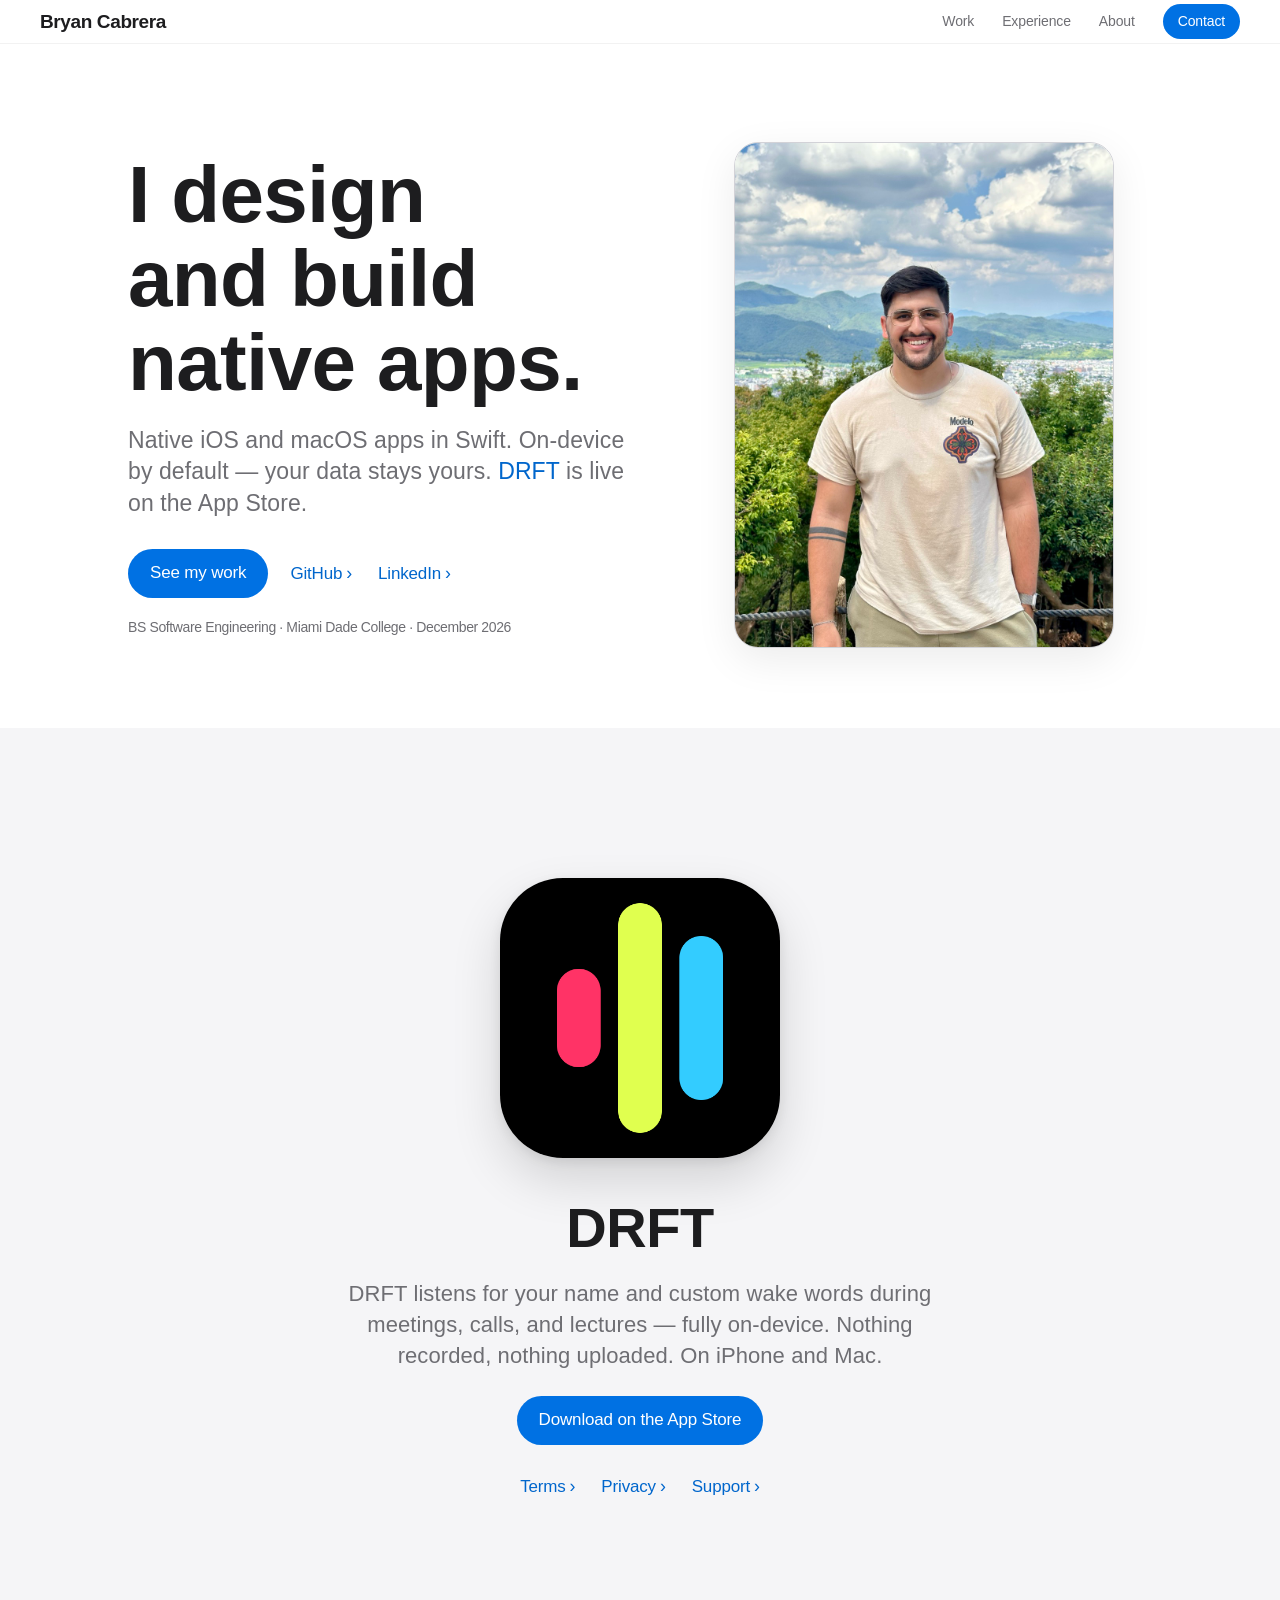
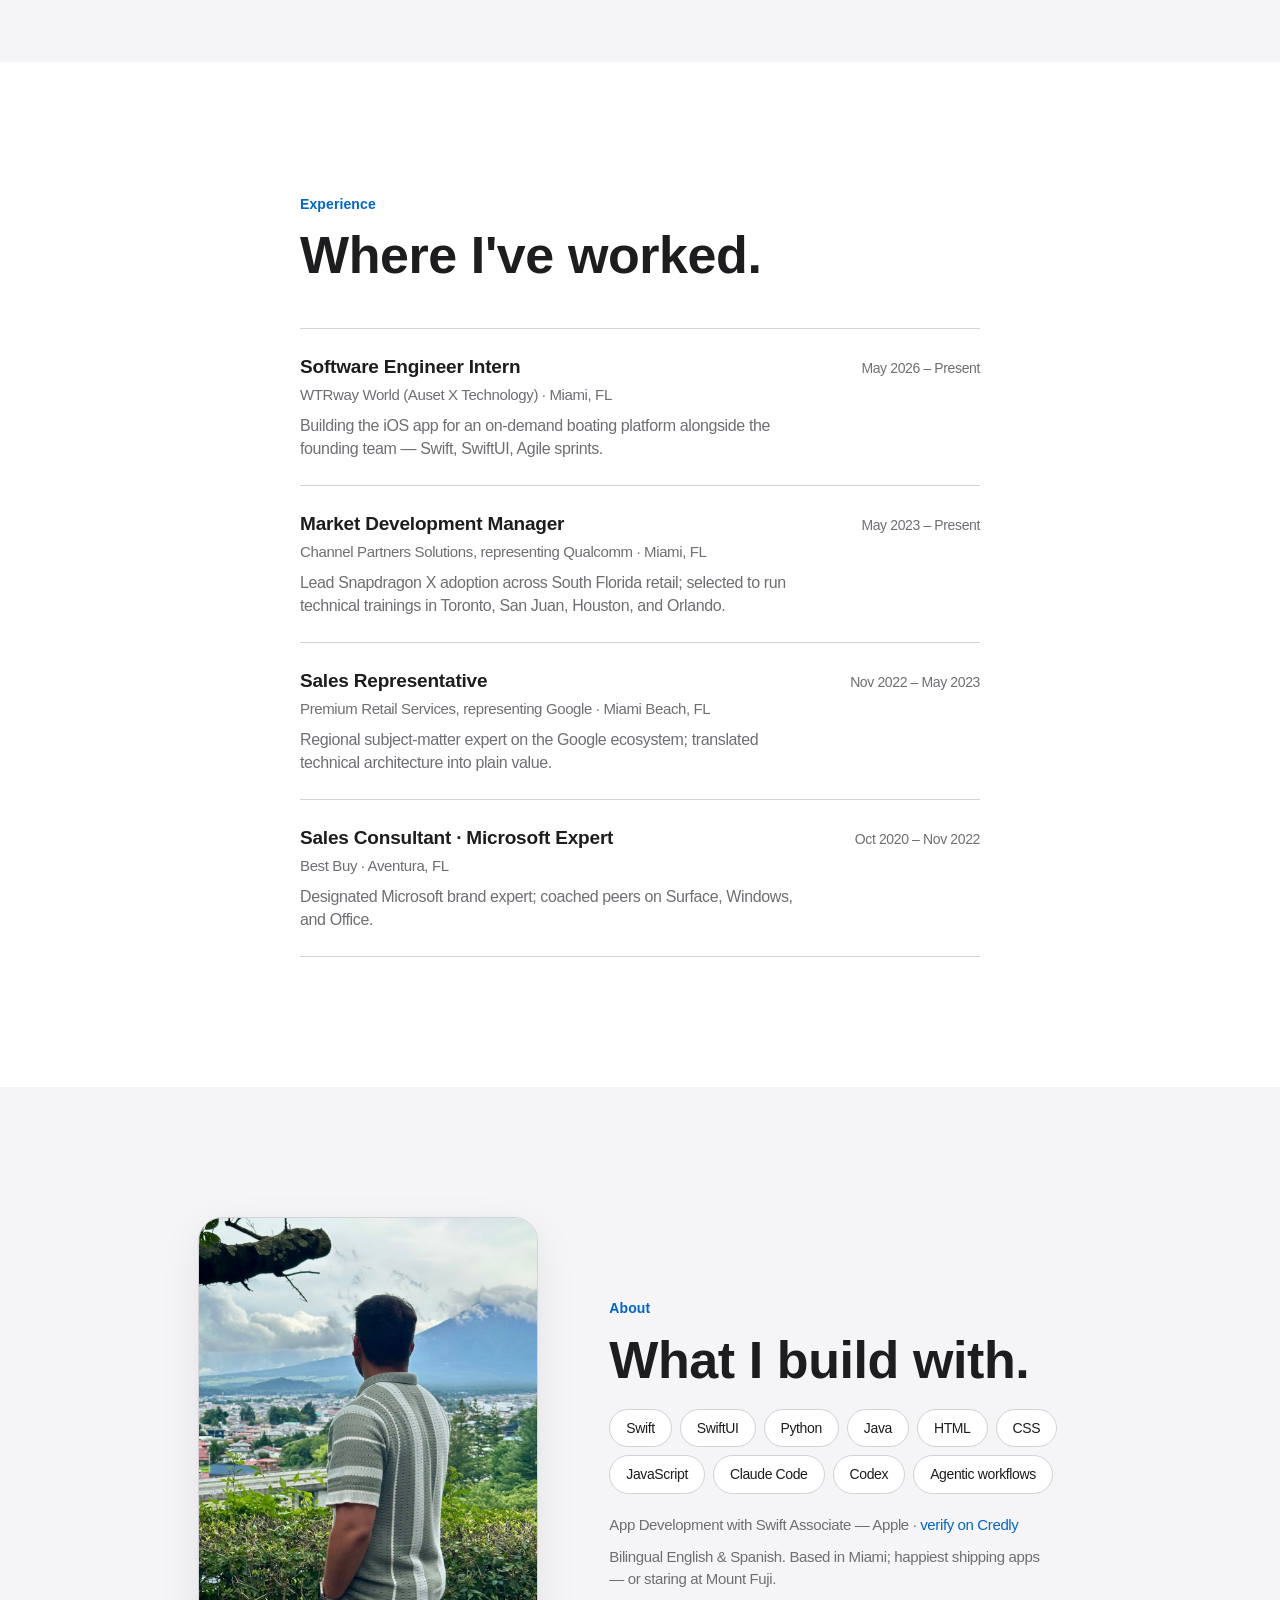
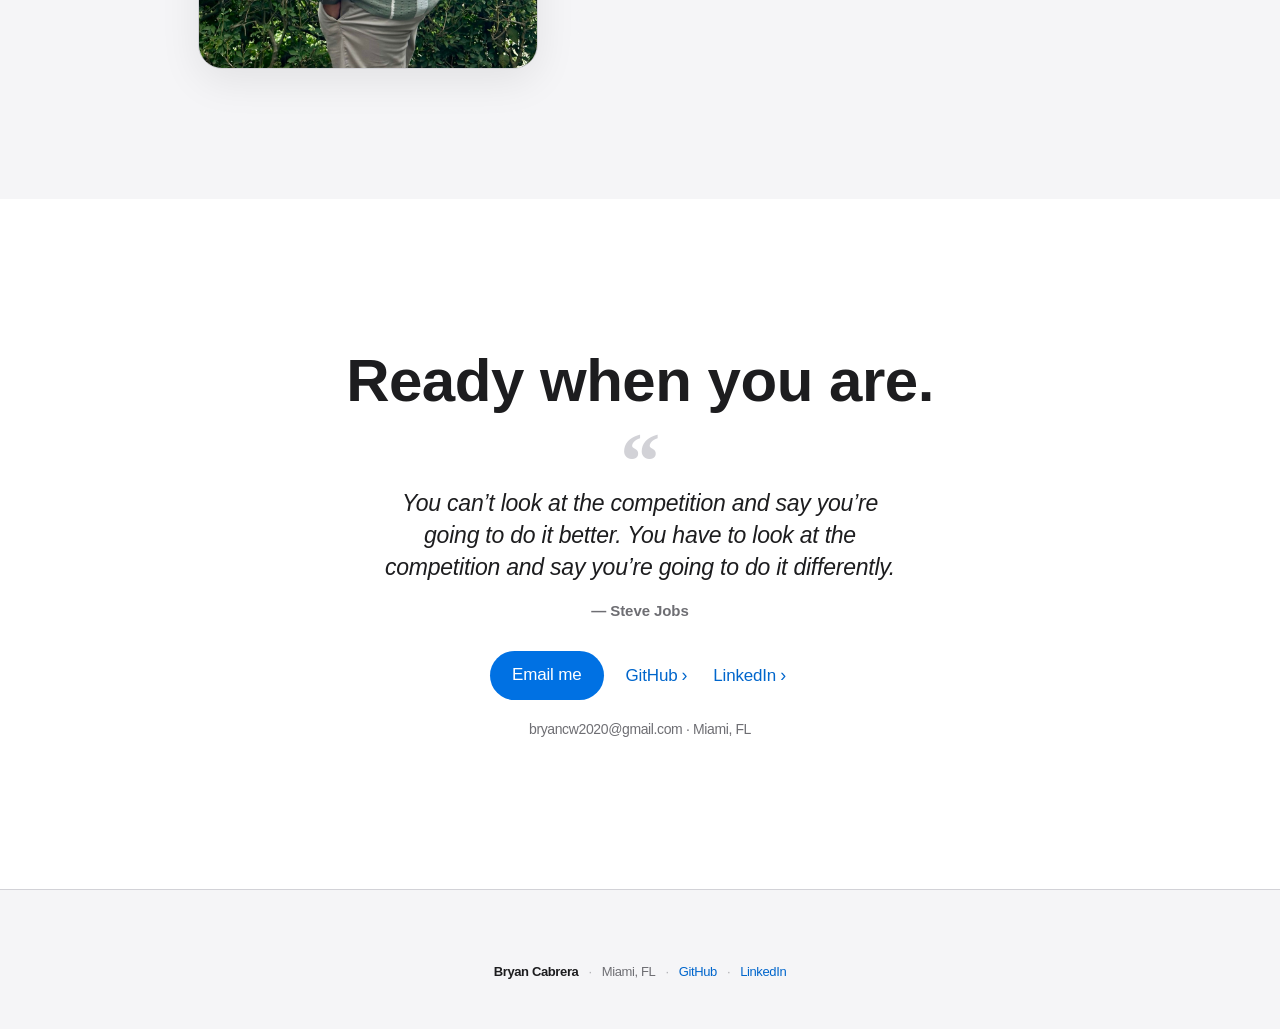
==== commit 4bfbe4a5: "feat: add Terms to DRFT link suite and lead mobile hero with portrait - DRFT showcase: add Terms lin" ====
--- a/index.html
+++ b/index.html
@@ -121,8 +121,11 @@
               </p>
               <div class="showcaseActions">
                 <a class="btnFill" href="https://apps.apple.com/us/app/drft-keyword-alerts/id6760685733" target="_blank" rel="noreferrer">Download on the App&nbsp;Store</a>
-                <a class="btnLink" href="/drft/privacy/">Privacy</a>
-                <a class="btnLink" href="/drft/support/">Support</a>
+                <div class="showcaseLinks">
+                  <a class="btnLink" href="/drft/terms/">Terms</a>
+                  <a class="btnLink" href="/drft/privacy/">Privacy</a>
+                  <a class="btnLink" href="/drft/support/">Support</a>
+                </div>
               </div>
             </div>
           </div>
--- a/styles.css
+++ b/styles.css
@@ -362,11 +362,19 @@
 
 .showcaseActions {
   display: flex;
+  flex-direction: column;
+  align-items: center;
+  gap: 16px;
+  margin-top: 4px;
+}
+
+/* Terms · Privacy · Support — centered row beneath the Download CTA */
+.showcaseLinks {
+  display: flex;
   flex-wrap: wrap;
   align-items: center;
   justify-content: center;
   gap: 8px 18px;
-  margin-top: 4px;
 }
 
 /* ---------------------------------------------------------------- Eyebrow */
@@ -778,7 +786,10 @@
     justify-content: center;
   }
 
+  /* Portrait sits above the headline in the stacked layout (DOM order keeps
+     the h1 first for screen readers; order only changes the visual stack) */
   .heroPhoto {
+    order: -1;
     max-width: clamp(240px, 62vw, 320px);
   }
 
@@ -858,9 +869,17 @@
 
   /* Full-width primary CTA (bigger tap target); secondary links sit on the row
      below it, grouped together instead of clinging to the wide pill */
-  .ctaRow .btnFill,
+  .ctaRow .btnFill {
+    flex: 1 1 100%;
+  }
+
+  /* Download stacks full-width above the centered Terms/Privacy/Support row */
+  .showcaseActions {
+    width: 100%;
+  }
+
   .showcaseActions .btnFill {
-    flex: 1 1 100%;
+    width: 100%;
   }
 
   /* Clear the home indicator */
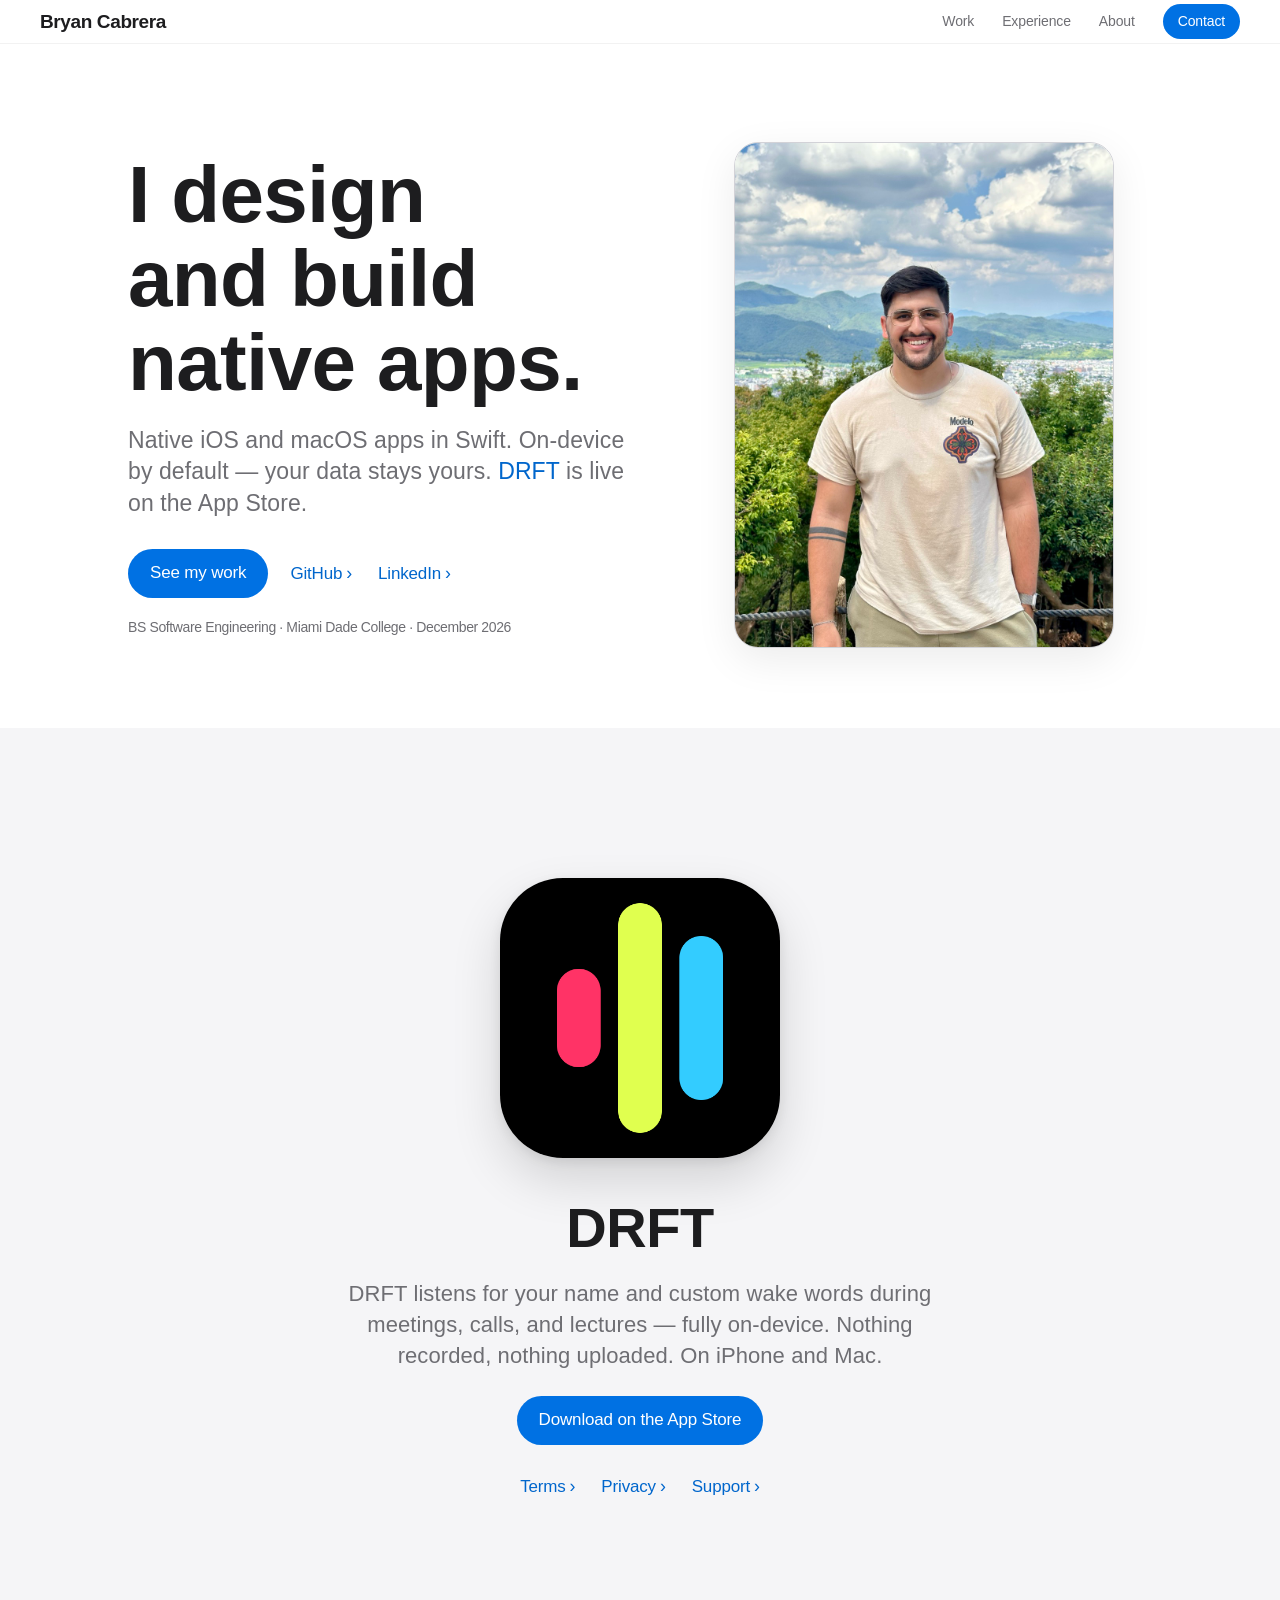
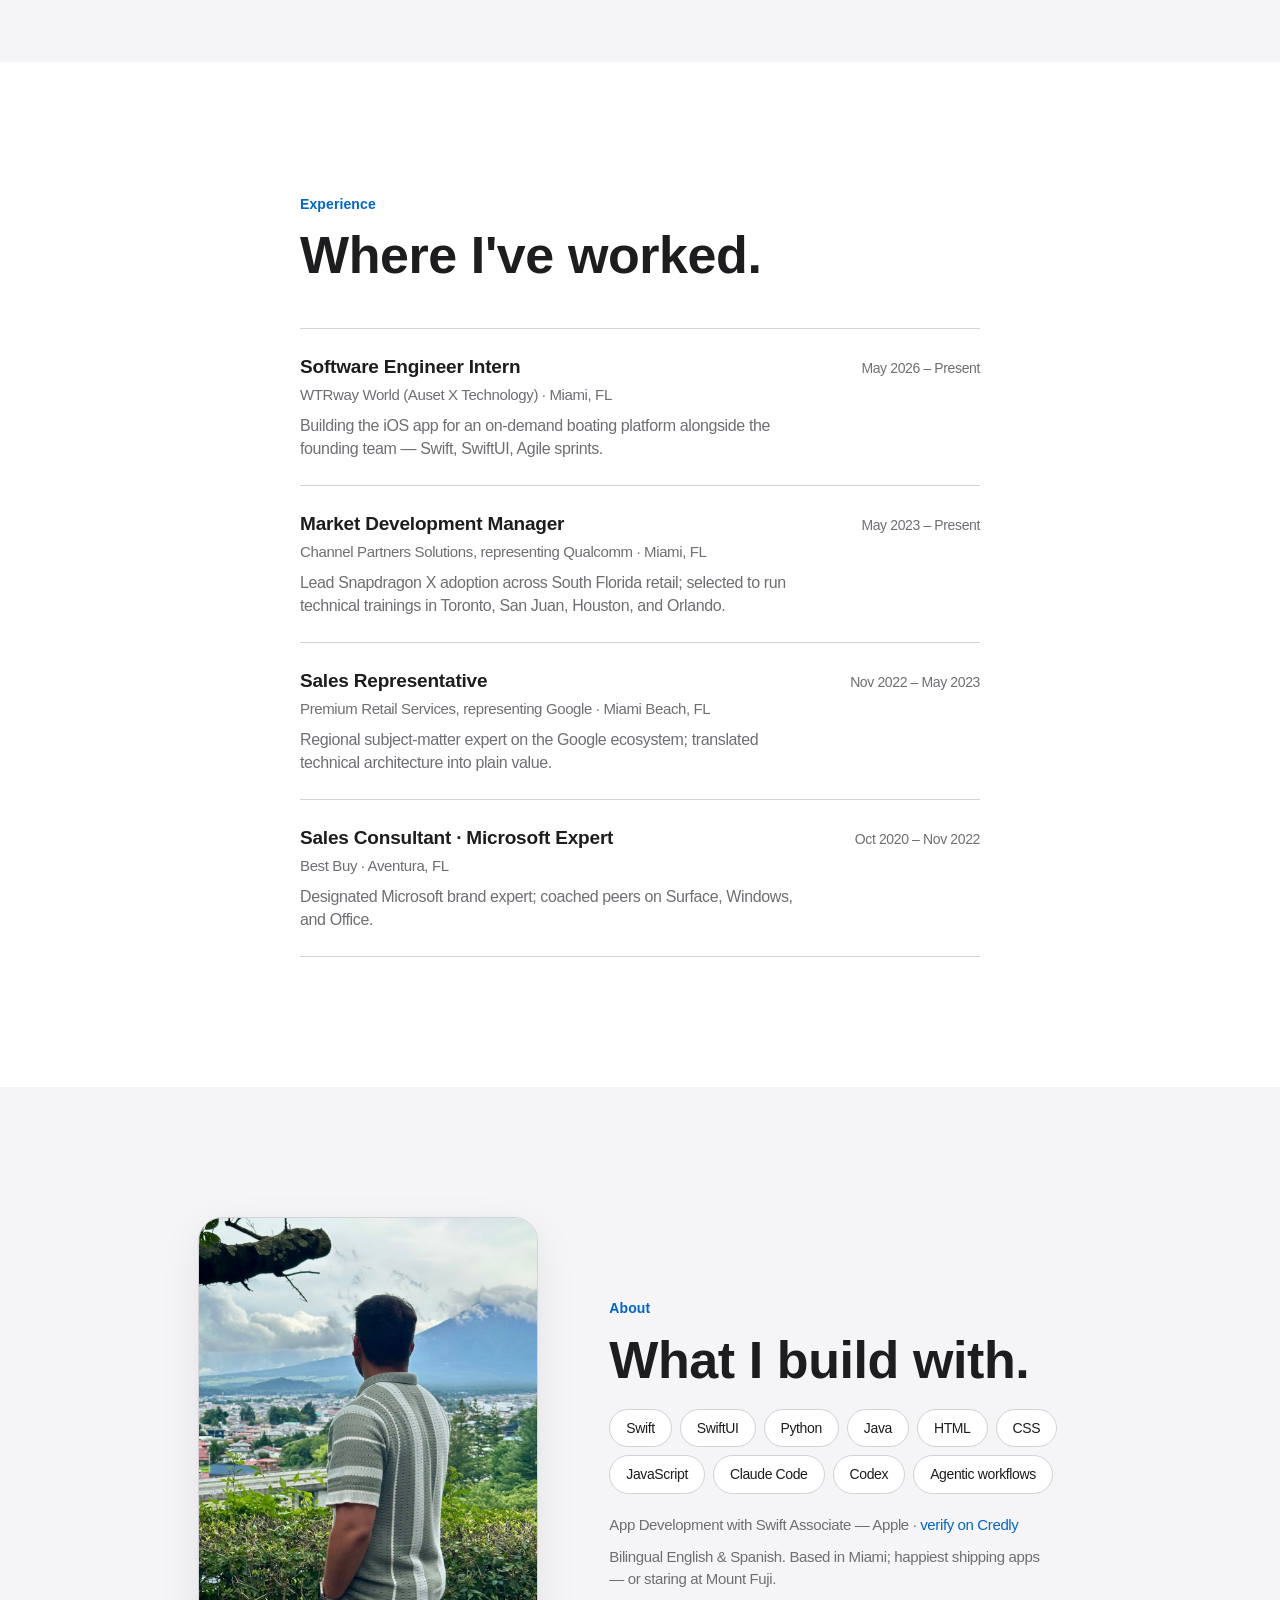
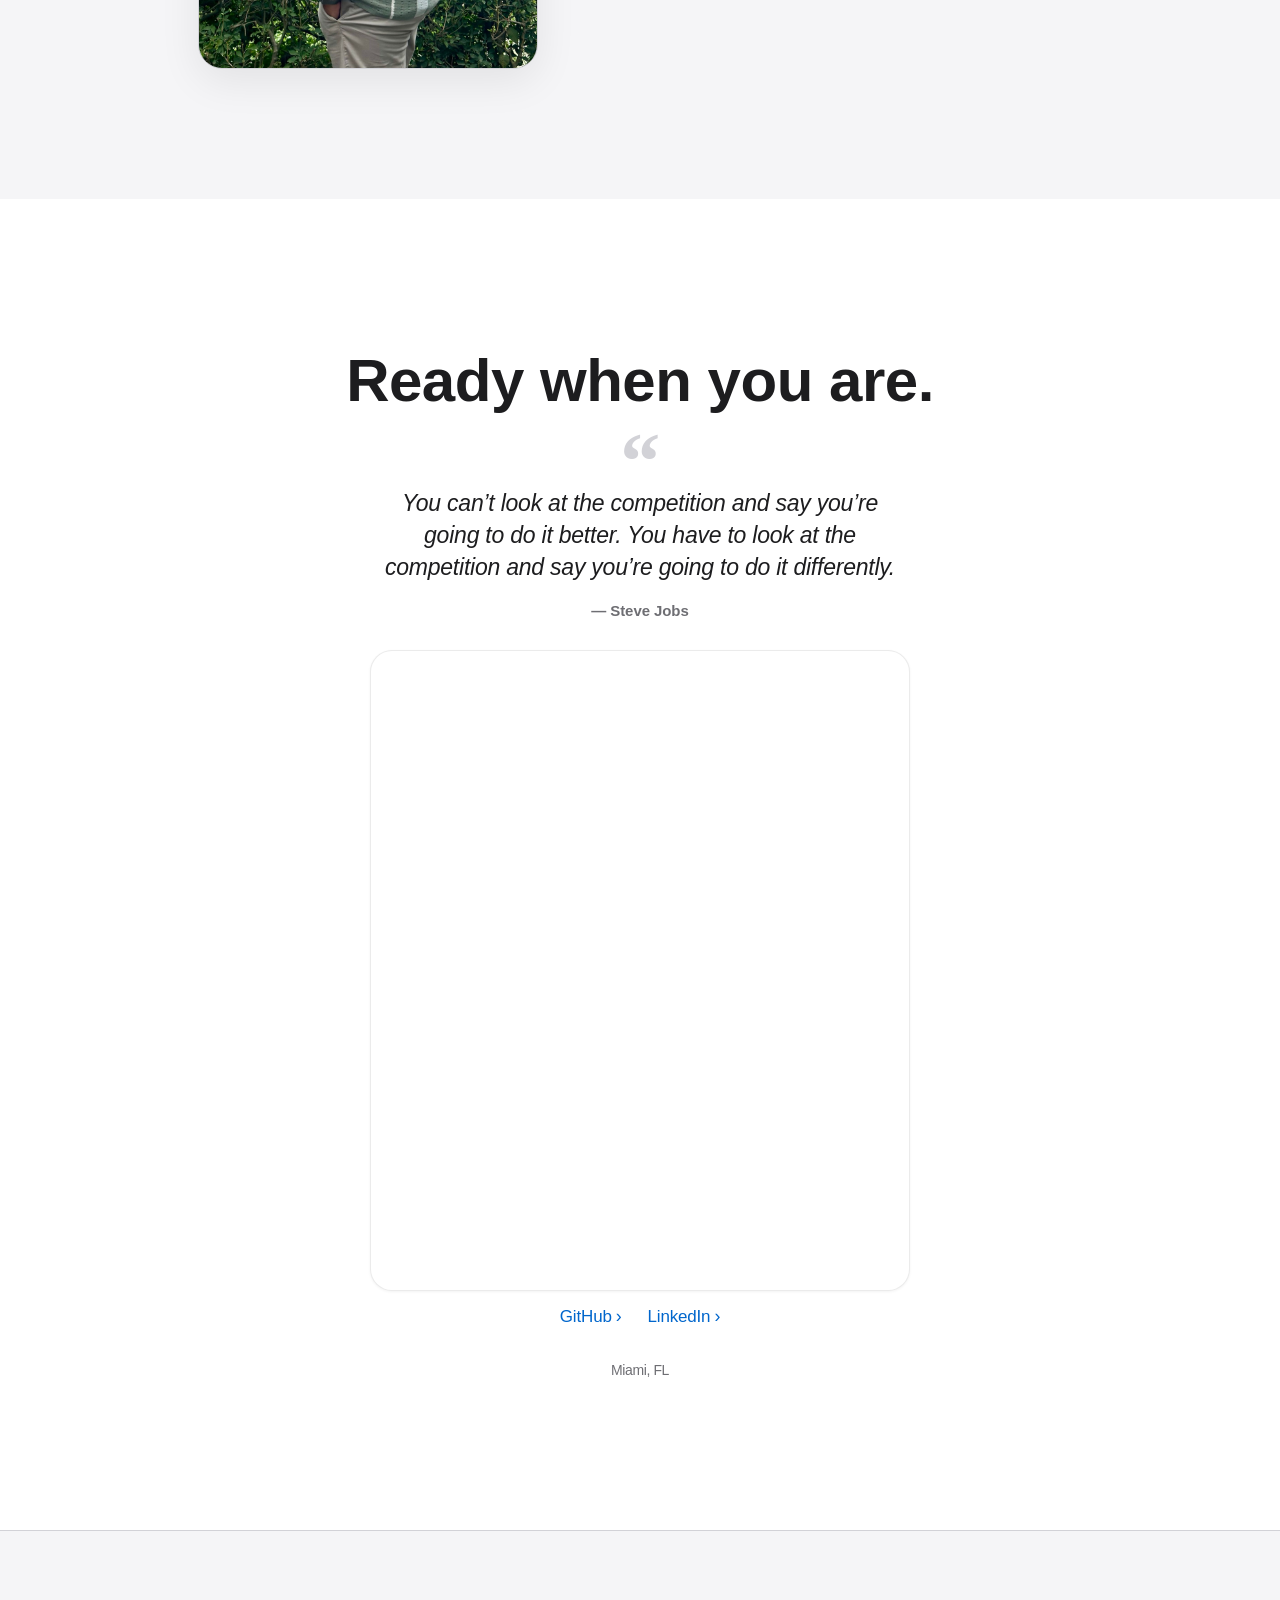
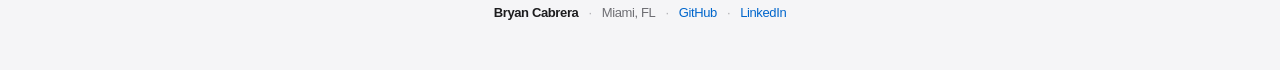
==== commit 3fb94e19: "feat: embed Tally contact form with light/dark adaptation - Replace the email CTA in the contact sec" ====
--- a/index.html
+++ b/index.html
@@ -213,12 +213,14 @@
           <p>You can’t look at the competition and say you’re going to do it better. You have to look at the competition and say you’re going to do it differently.</p>
           <cite>— Steve Jobs</cite>
         </blockquote>
+        <div class="contactForm">
+          <iframe data-tally-src="https://tally.so/embed/b5gAW1?alignLeft=1&amp;hideTitle=1&amp;transparentBackground=1&amp;dynamicHeight=1" loading="lazy" width="100%" height="579" frameborder="0" marginheight="0" marginwidth="0" title="Get in touch"></iframe>
+        </div>
         <div class="ctaRow ctaRowCenter">
-          <a class="btnFill" href="mailto:bryancw2020@gmail.com">Email me</a>
           <a class="btnLink" href="https://github.com/BryanCabrera0" target="_blank" rel="noreferrer">GitHub</a>
           <a class="btnLink" href="https://www.linkedin.com/in/bryancabrera0/" target="_blank" rel="noreferrer">LinkedIn</a>
         </div>
-        <p class="microcopy">bryancw2020@gmail.com · Miami, FL</p>
+        <p class="microcopy">Miami, FL</p>
       </section>
 
       <footer class="footer">
@@ -233,5 +235,7 @@
     </main>
 
     <script src="/script.js" defer></script>
+    <!-- Tally form embed loader -->
+    <script>var d=document,w="https://tally.so/widgets/embed.js",v=function(){"undefined"!=typeof Tally?Tally.loadEmbeds():d.querySelectorAll("iframe[data-tally-src]:not([src])").forEach((function(e){e.src=e.dataset.tallySrc}))};if("undefined"!=typeof Tally)v();else if(d.querySelector('script[src="'+w+'"]')==null){var s=d.createElement("script");s.src=w,s.onload=v,s.onerror=v,d.body.appendChild(s);}</script>
   </body>
 </html>
--- a/styles.css
+++ b/styles.css
@@ -577,6 +577,26 @@
   color: var(--secondary);
 }
 
+/* Embedded contact form (Tally). Light card in both themes so the form's own
+   text stays legible — its theme isn't controllable from the embed URL. */
+.contactForm {
+  width: 100%;
+  max-width: 540px;
+  margin: 8px auto 0;
+  padding: clamp(18px, 3.5vw, 30px) clamp(18px, 3.5vw, 32px);
+  background: #ffffff;
+  border: 1px solid rgba(0, 0, 0, 0.08);
+  border-radius: 22px;
+  box-shadow: 0 1px 3px rgba(0, 0, 0, 0.05);
+  text-align: left;
+}
+
+.contactForm iframe {
+  display: block;
+  width: 100%;
+  border: 0;
+}
+
 .ctaRowCenter {
   justify-content: center;
 }
@@ -758,6 +778,7 @@
 .revealGroup.in > *:nth-child(2) { transition-delay: 0.08s; }
 .revealGroup.in > *:nth-child(3) { transition-delay: 0.16s; }
 .revealGroup.in > *:nth-child(4) { transition-delay: 0.24s; }
+.revealGroup.in > *:nth-child(5) { transition-delay: 0.32s; }
 
 html.noJs .revealGroup > * {
   opacity: 1;
@@ -973,4 +994,16 @@
   .legal li {
     color: #d2d2d7;
   }
-}
+
+  /* Tally form is fixed light-theme; invert it to read as dark. hue-rotate
+     keeps the blue Submit button roughly blue rather than orange. */
+  .contactForm {
+    background: transparent;
+    border-color: rgba(255, 255, 255, 0.12);
+    box-shadow: none;
+  }
+
+  .contactForm iframe {
+    filter: invert(1) hue-rotate(180deg);
+  }
+}
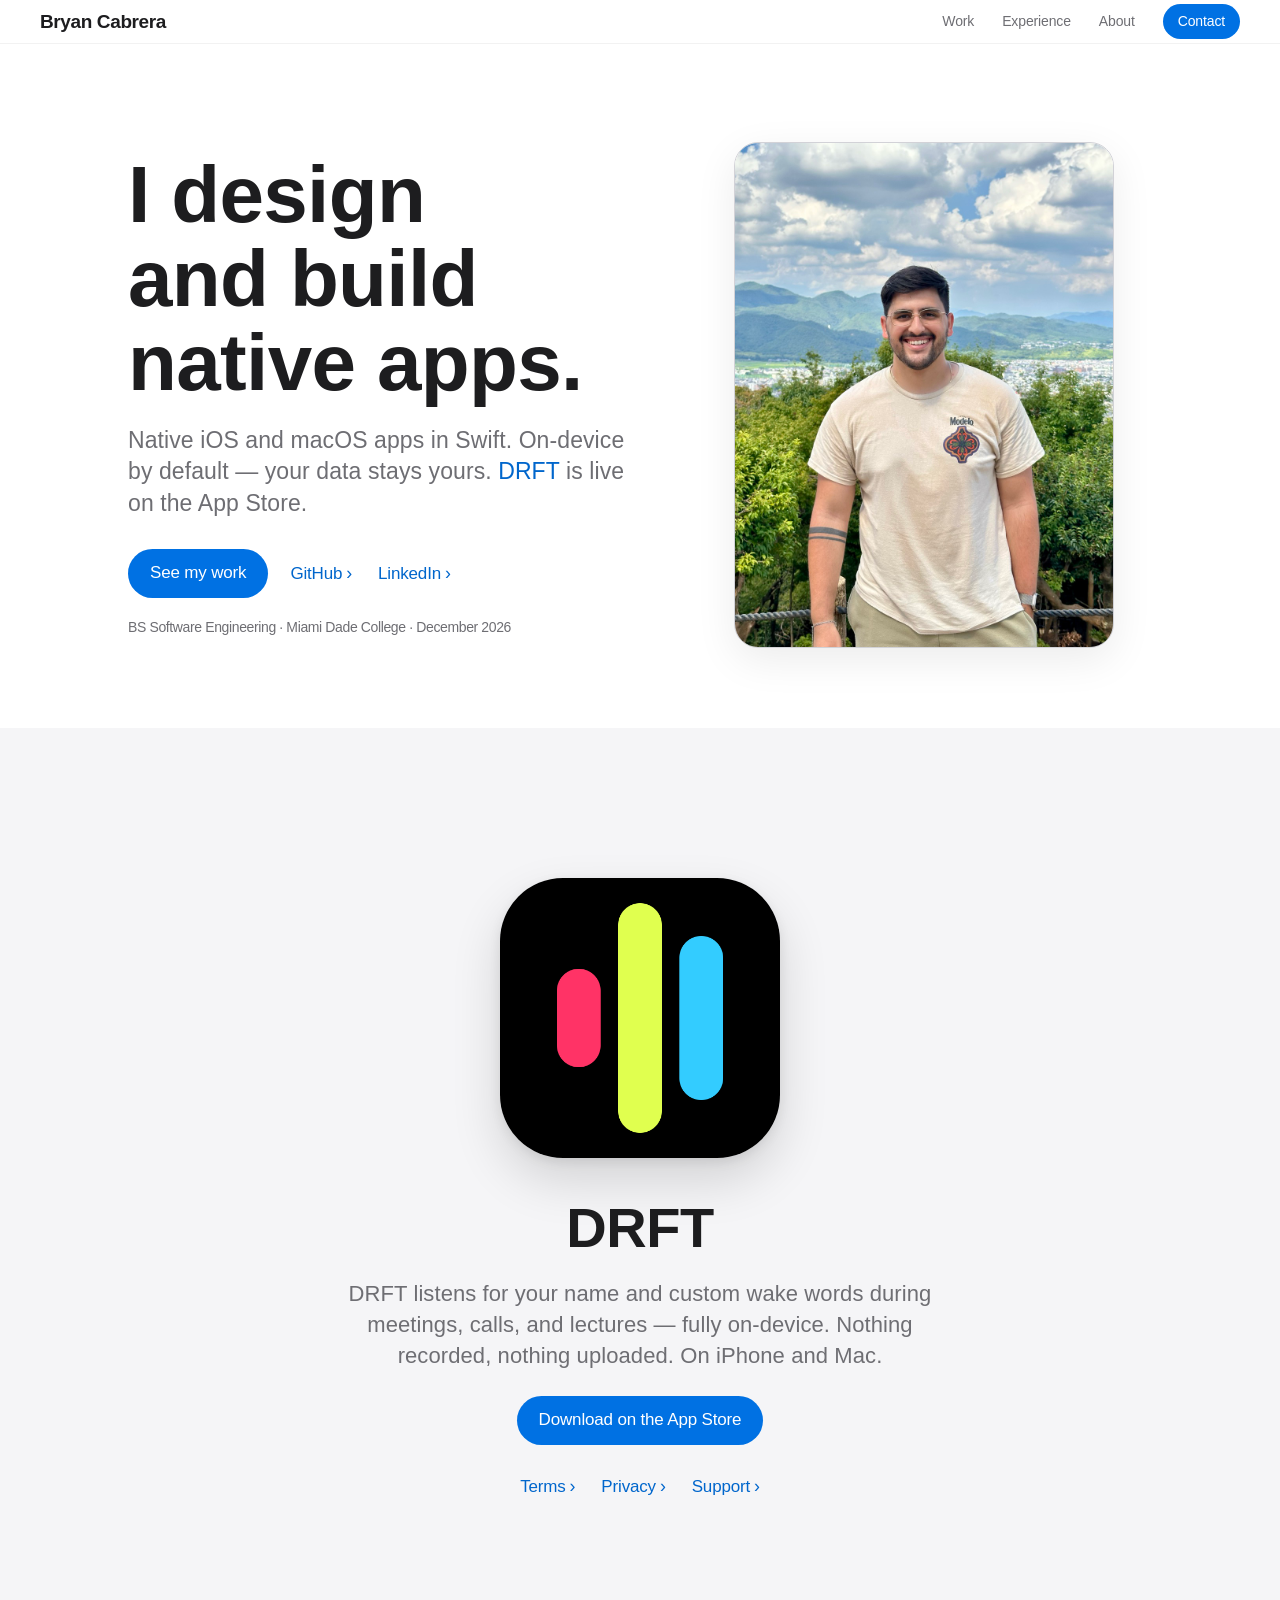
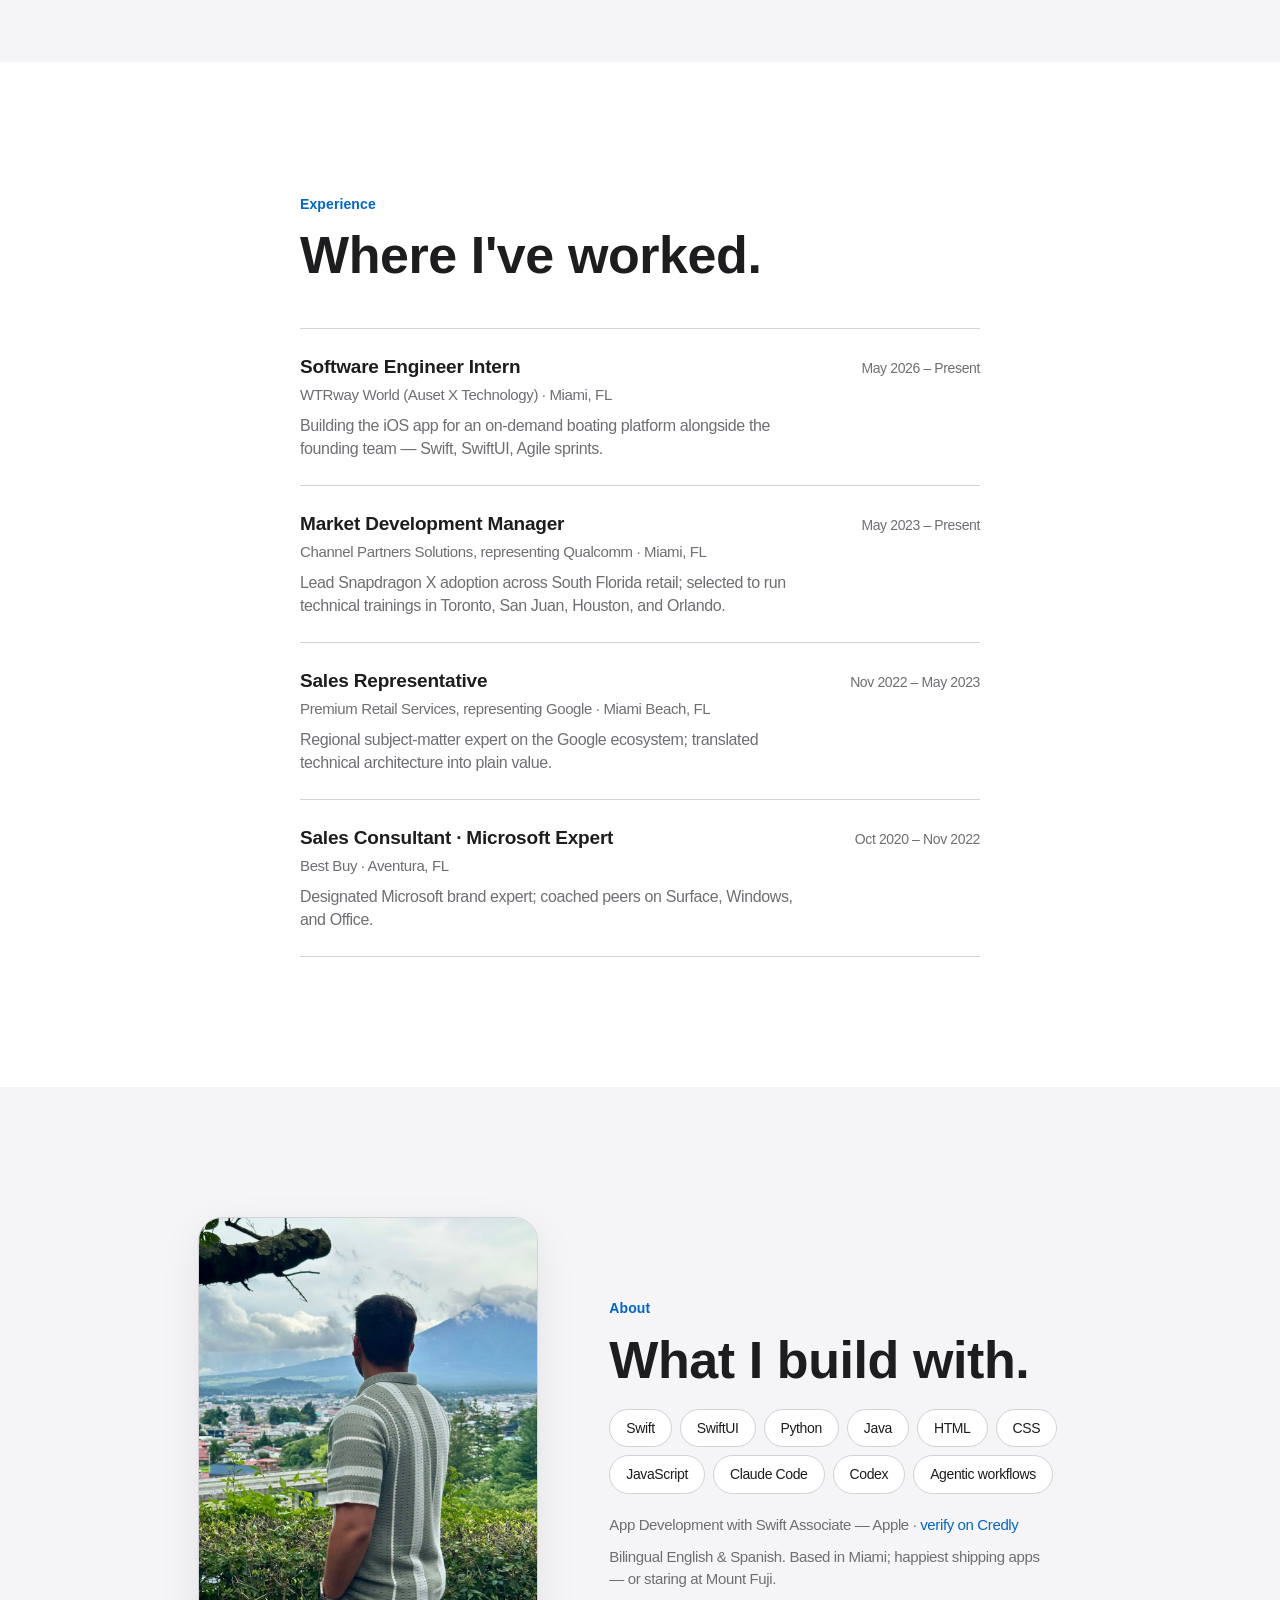
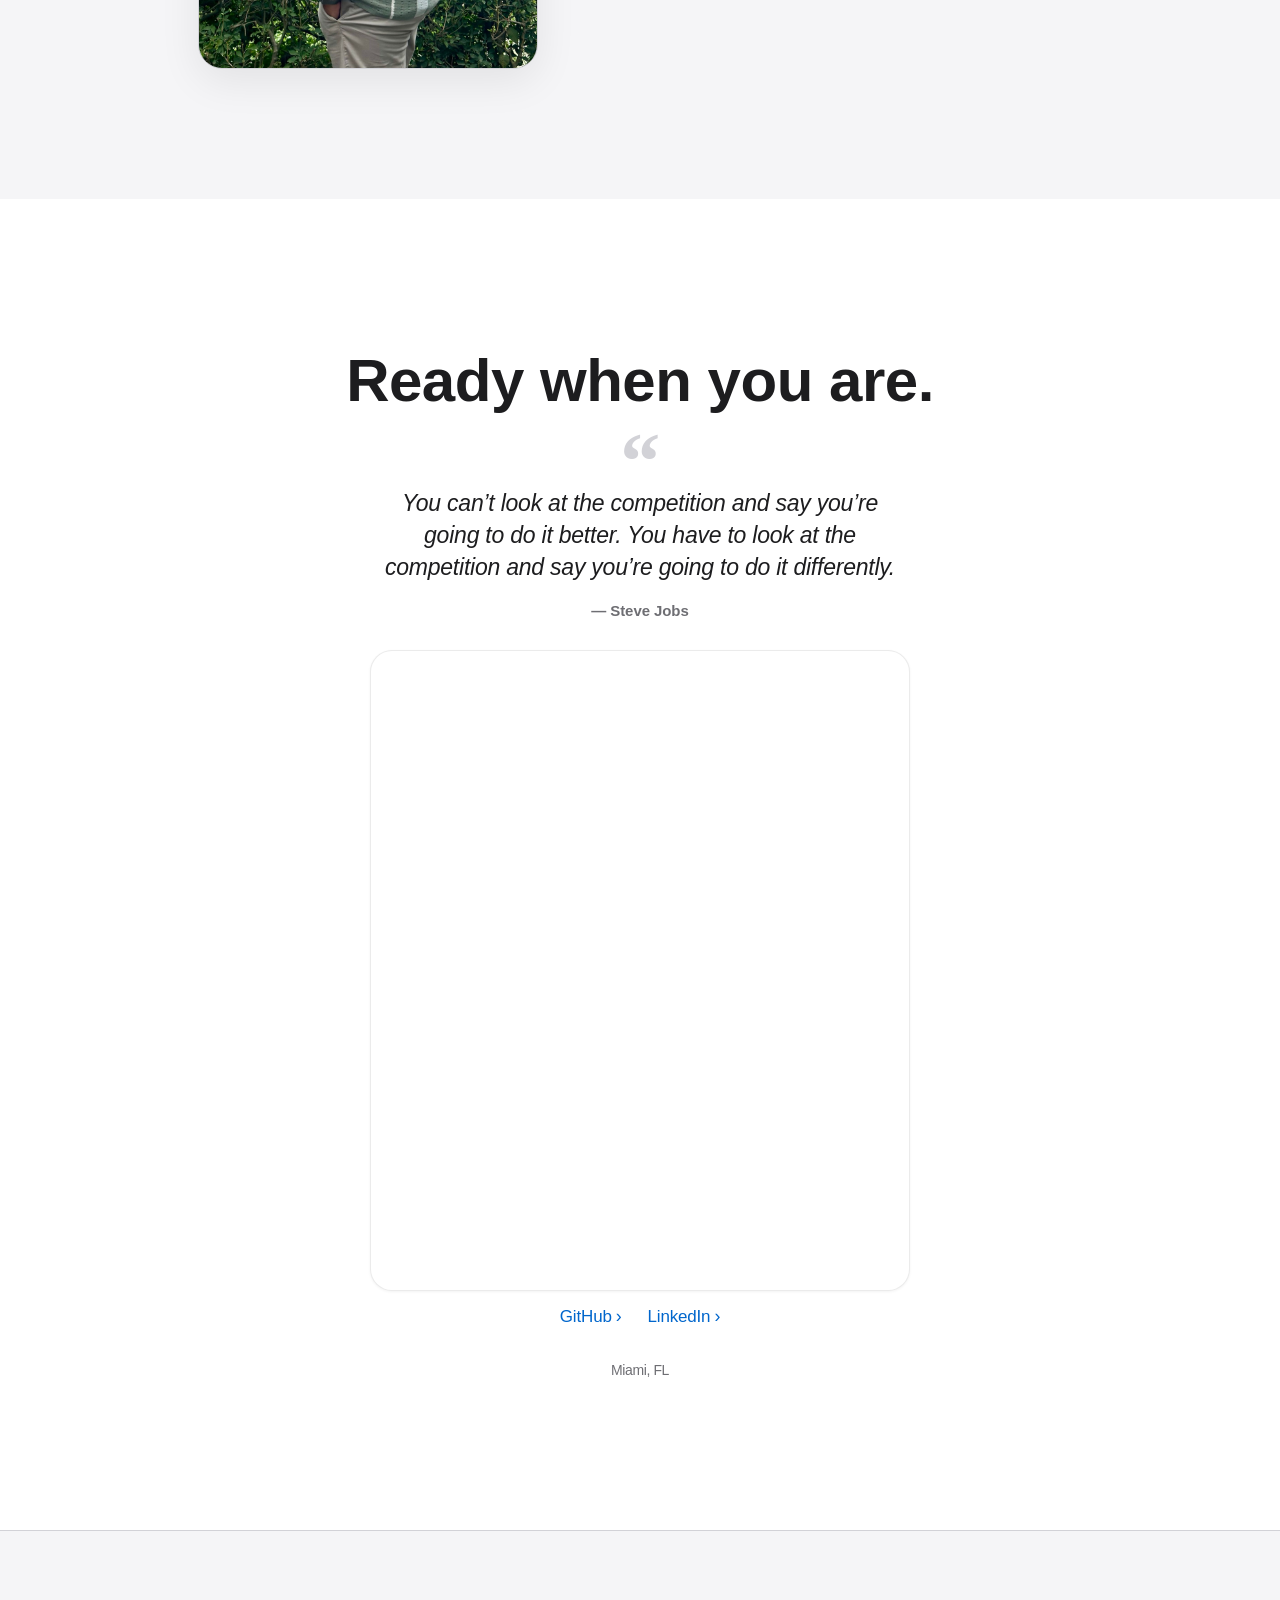
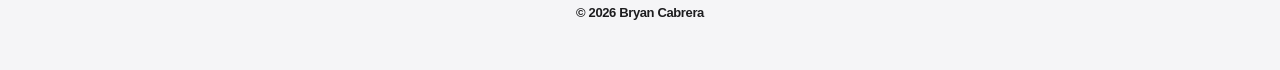
==== commit 77d06d9b: "refactor: slim footer to a single copyright line Remove Miami/GitHub/LinkedIn from the footer — redu" ====
--- a/index.html
+++ b/index.html
@@ -224,13 +224,7 @@
       </section>
 
       <footer class="footer">
-        <span>Bryan Cabrera</span>
-        <span class="footerDot">·</span>
-        <span>Miami, FL</span>
-        <span class="footerDot">·</span>
-        <span><a href="https://github.com/BryanCabrera0" target="_blank" rel="noreferrer">GitHub</a></span>
-        <span class="footerDot">·</span>
-        <span><a href="https://www.linkedin.com/in/bryancabrera0/" target="_blank" rel="noreferrer">LinkedIn</a></span>
+        <span>© 2026 Bryan Cabrera</span>
       </footer>
     </main>
 
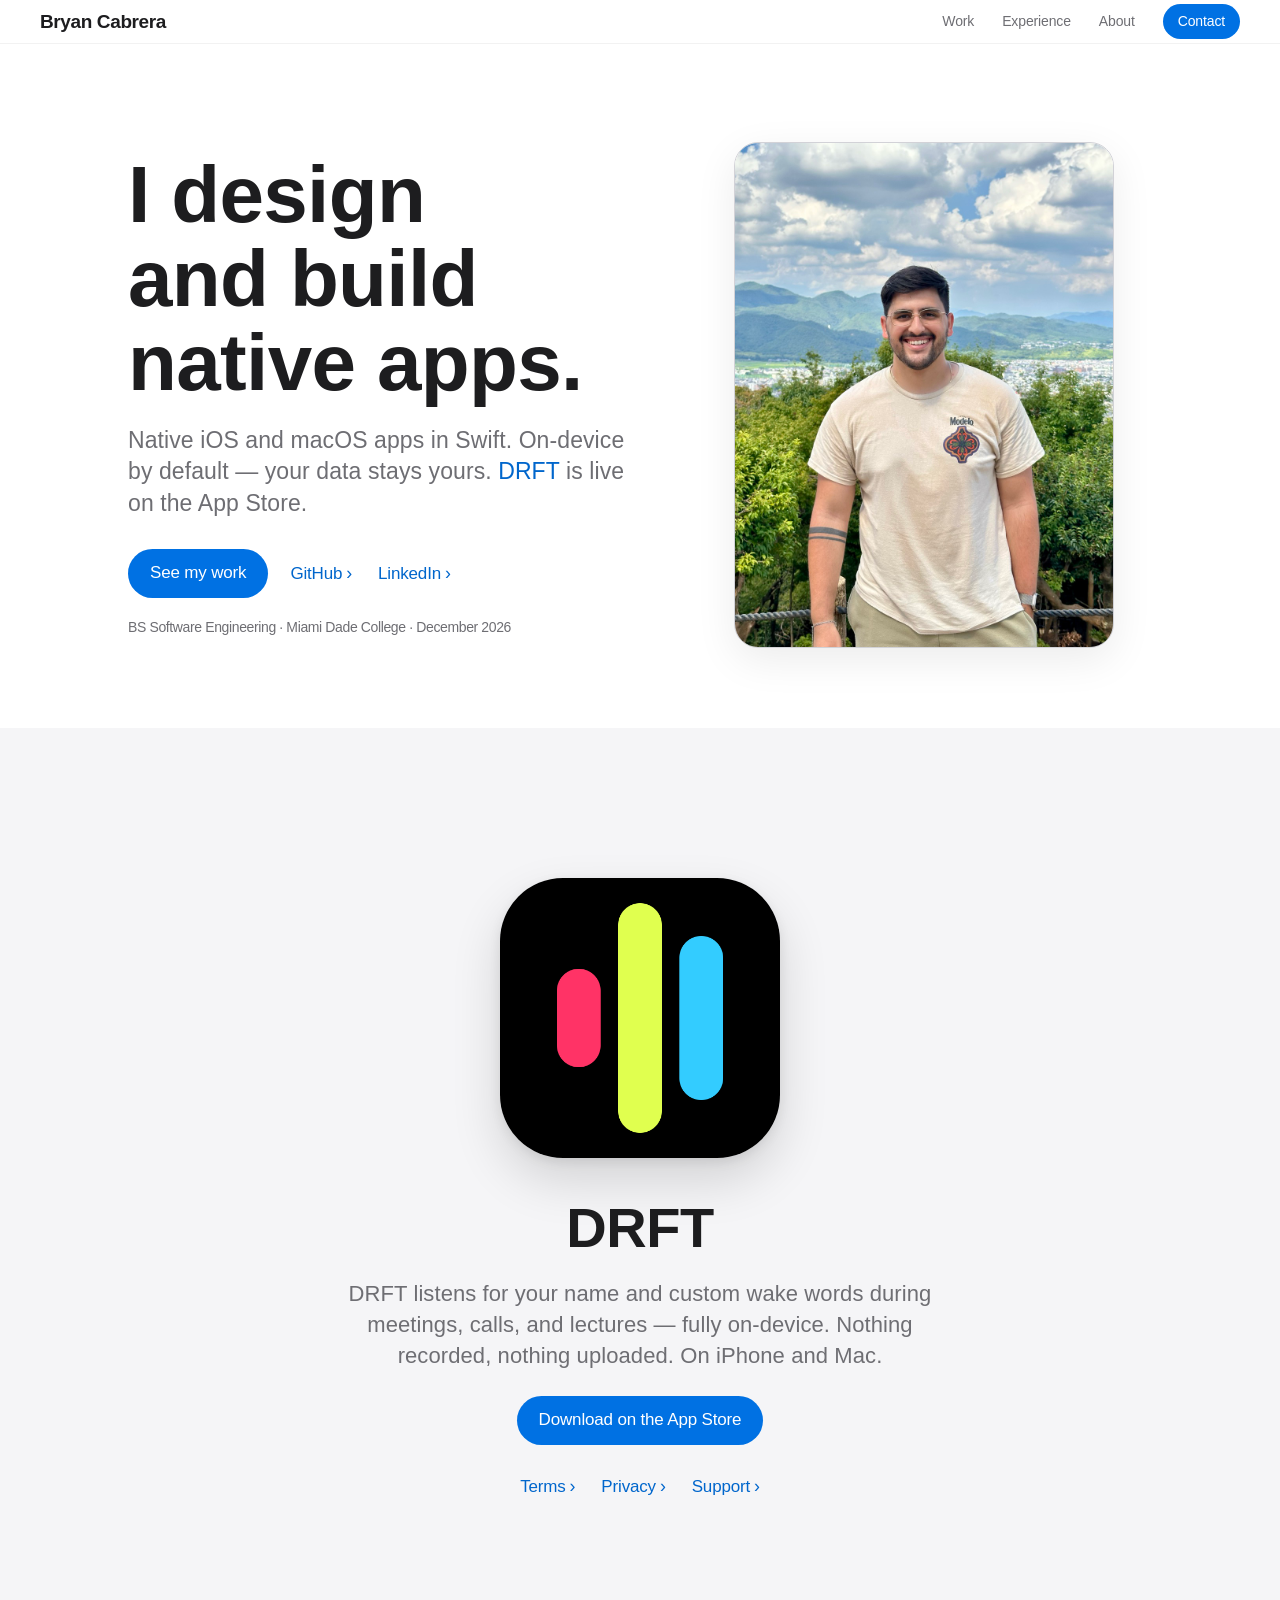
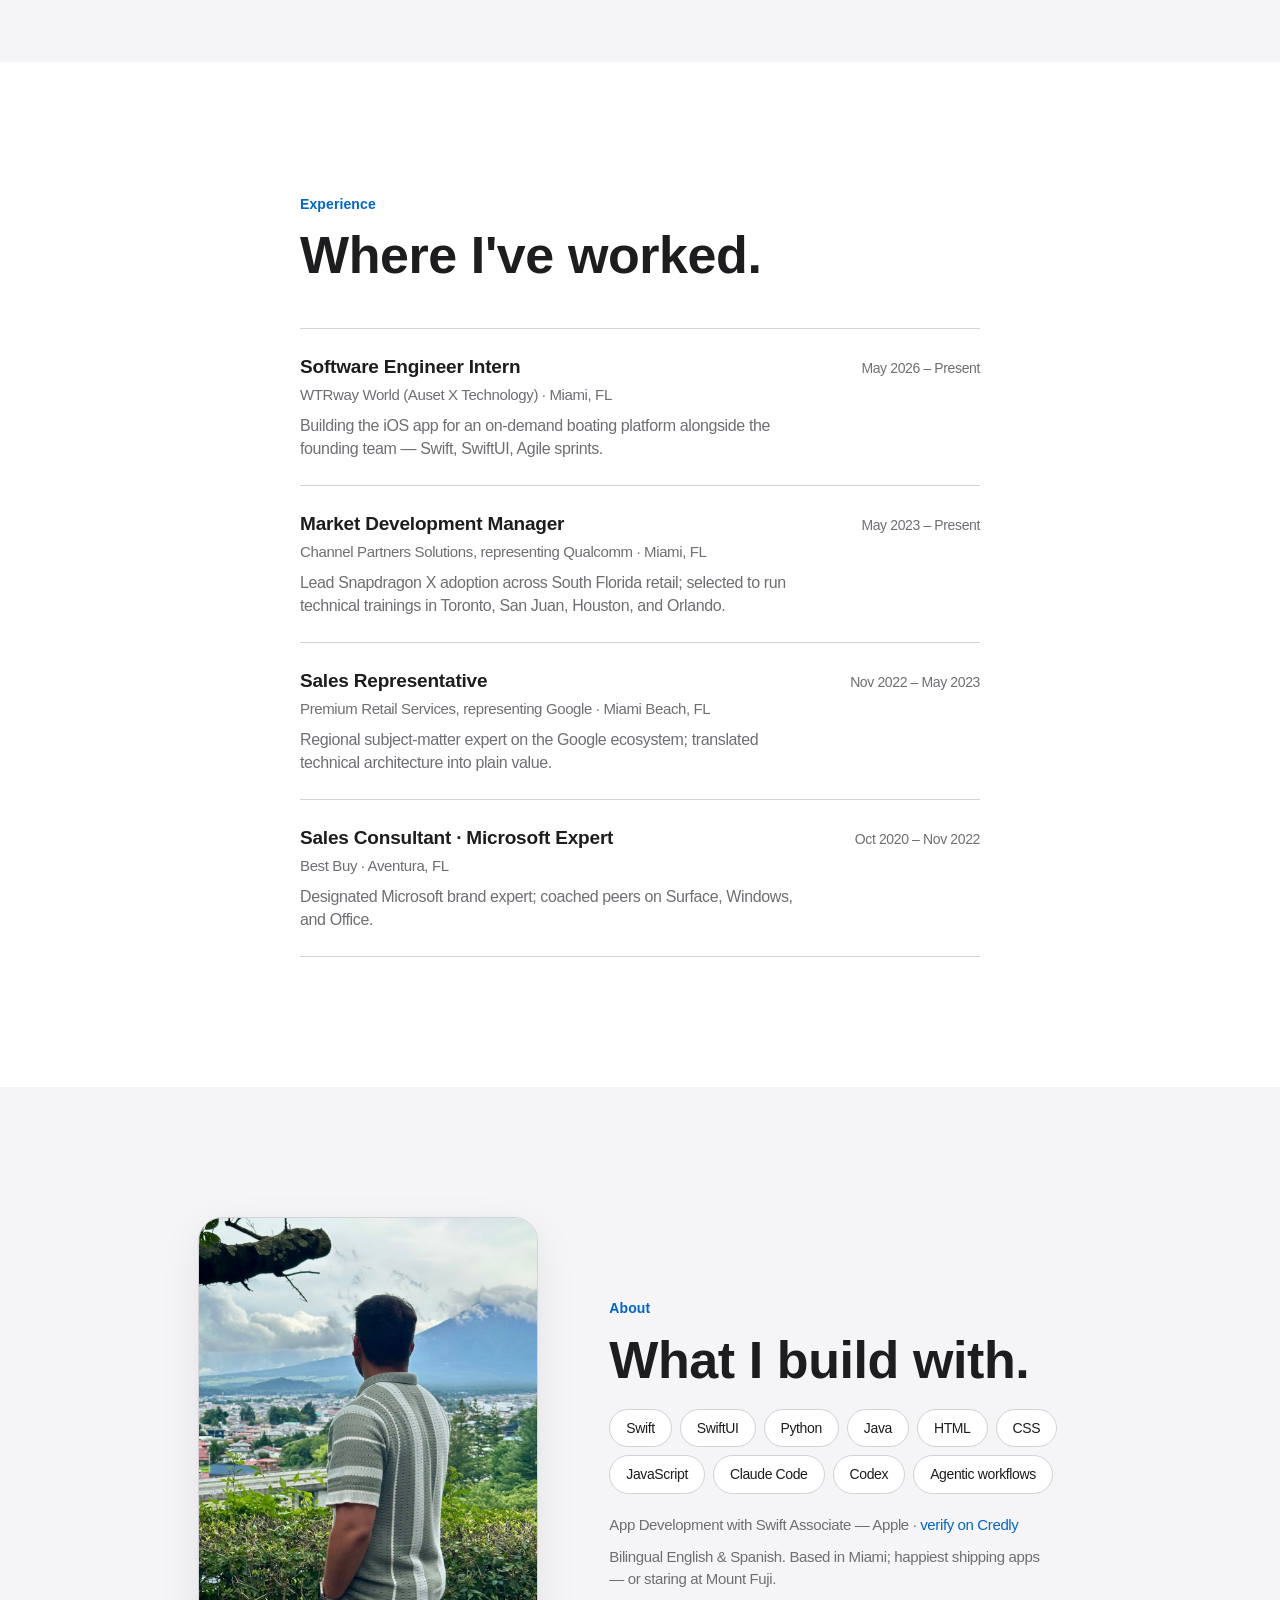
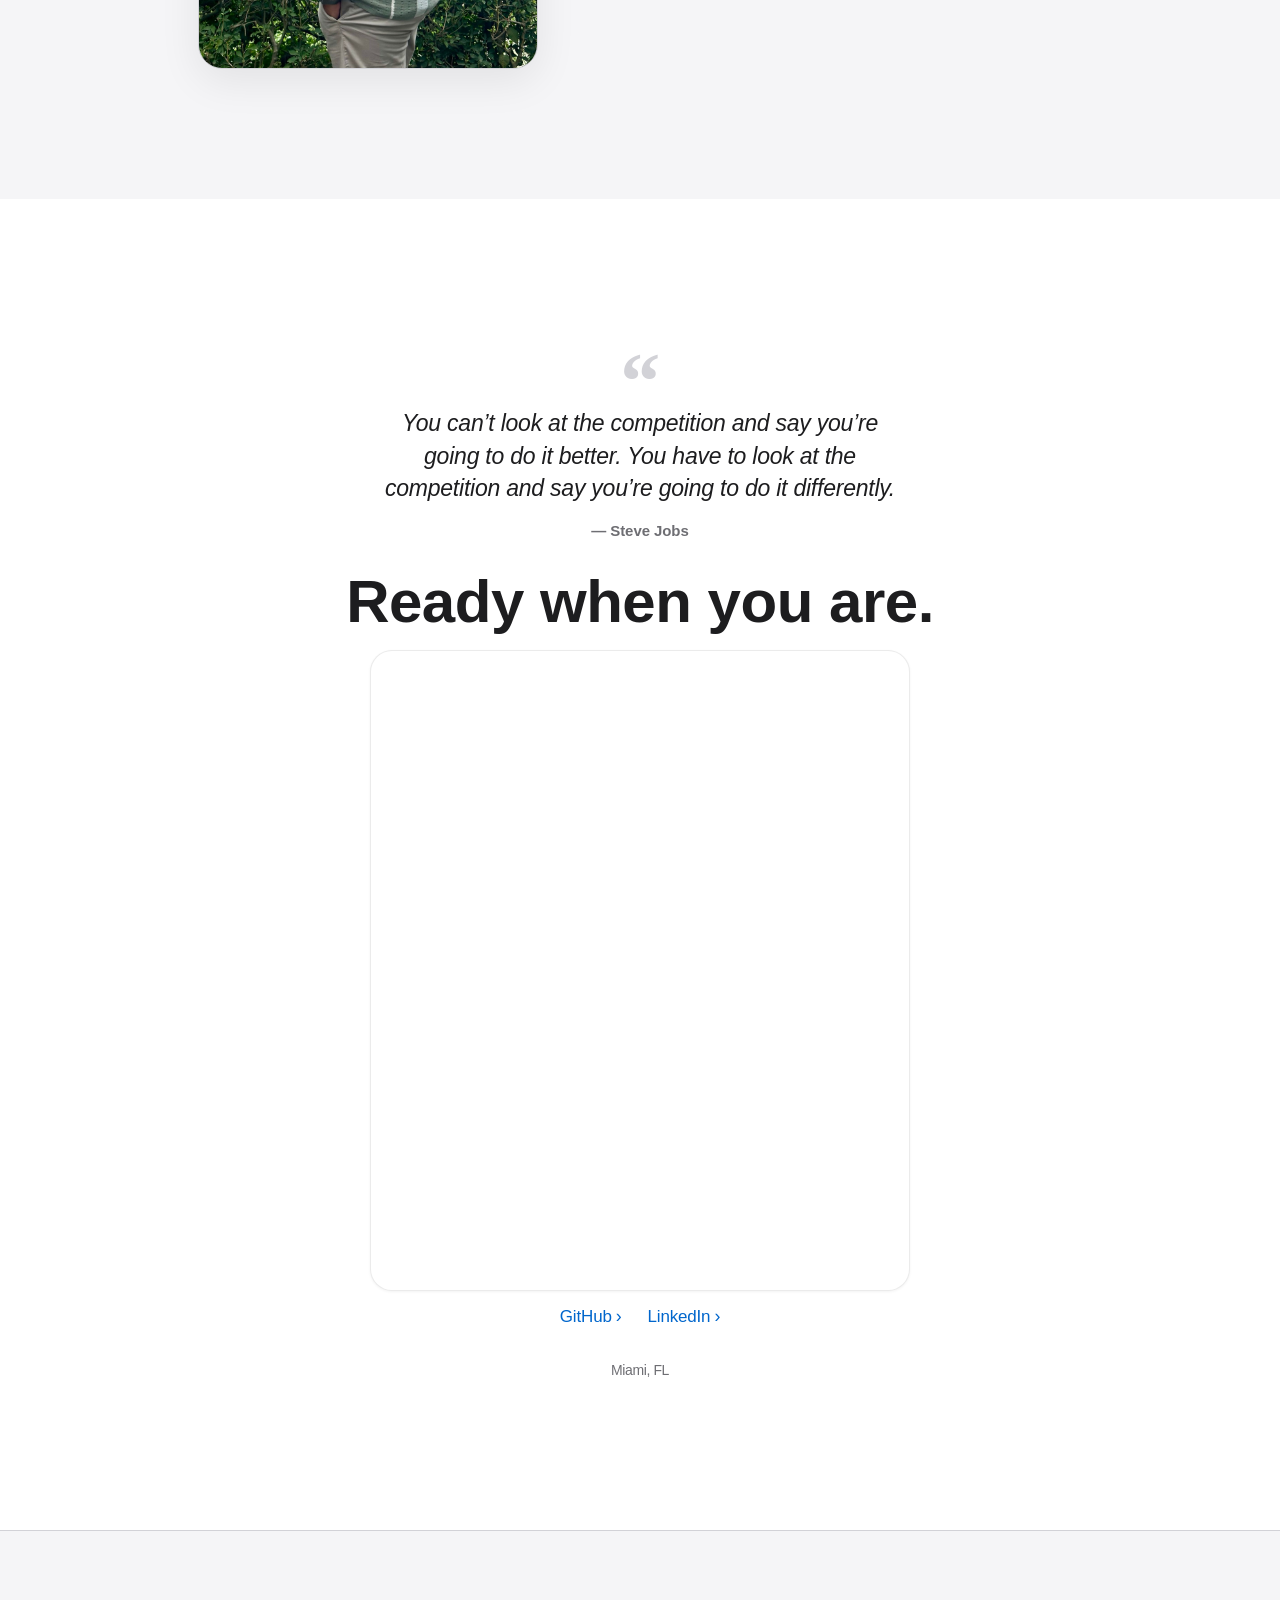
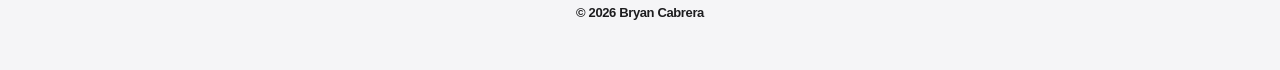
==== commit c0feed1f: "refactor: place 'Ready when you are.' between the quote and the contact form" ====
--- a/index.html
+++ b/index.html
@@ -208,11 +208,11 @@
 
       <!-- Closer -->
       <section class="closer revealGroup" id="contact">
-        <h2>Ready when you are.</h2>
         <blockquote class="closerQuote">
           <p>You can’t look at the competition and say you’re going to do it better. You have to look at the competition and say you’re going to do it differently.</p>
           <cite>— Steve Jobs</cite>
         </blockquote>
+        <h2>Ready when you are.</h2>
         <div class="contactForm">
           <iframe data-tally-src="https://tally.so/embed/b5gAW1?alignLeft=1&amp;hideTitle=1&amp;transparentBackground=1&amp;dynamicHeight=1" loading="lazy" width="100%" height="579" frameborder="0" marginheight="0" marginwidth="0" title="Get in touch"></iframe>
         </div>
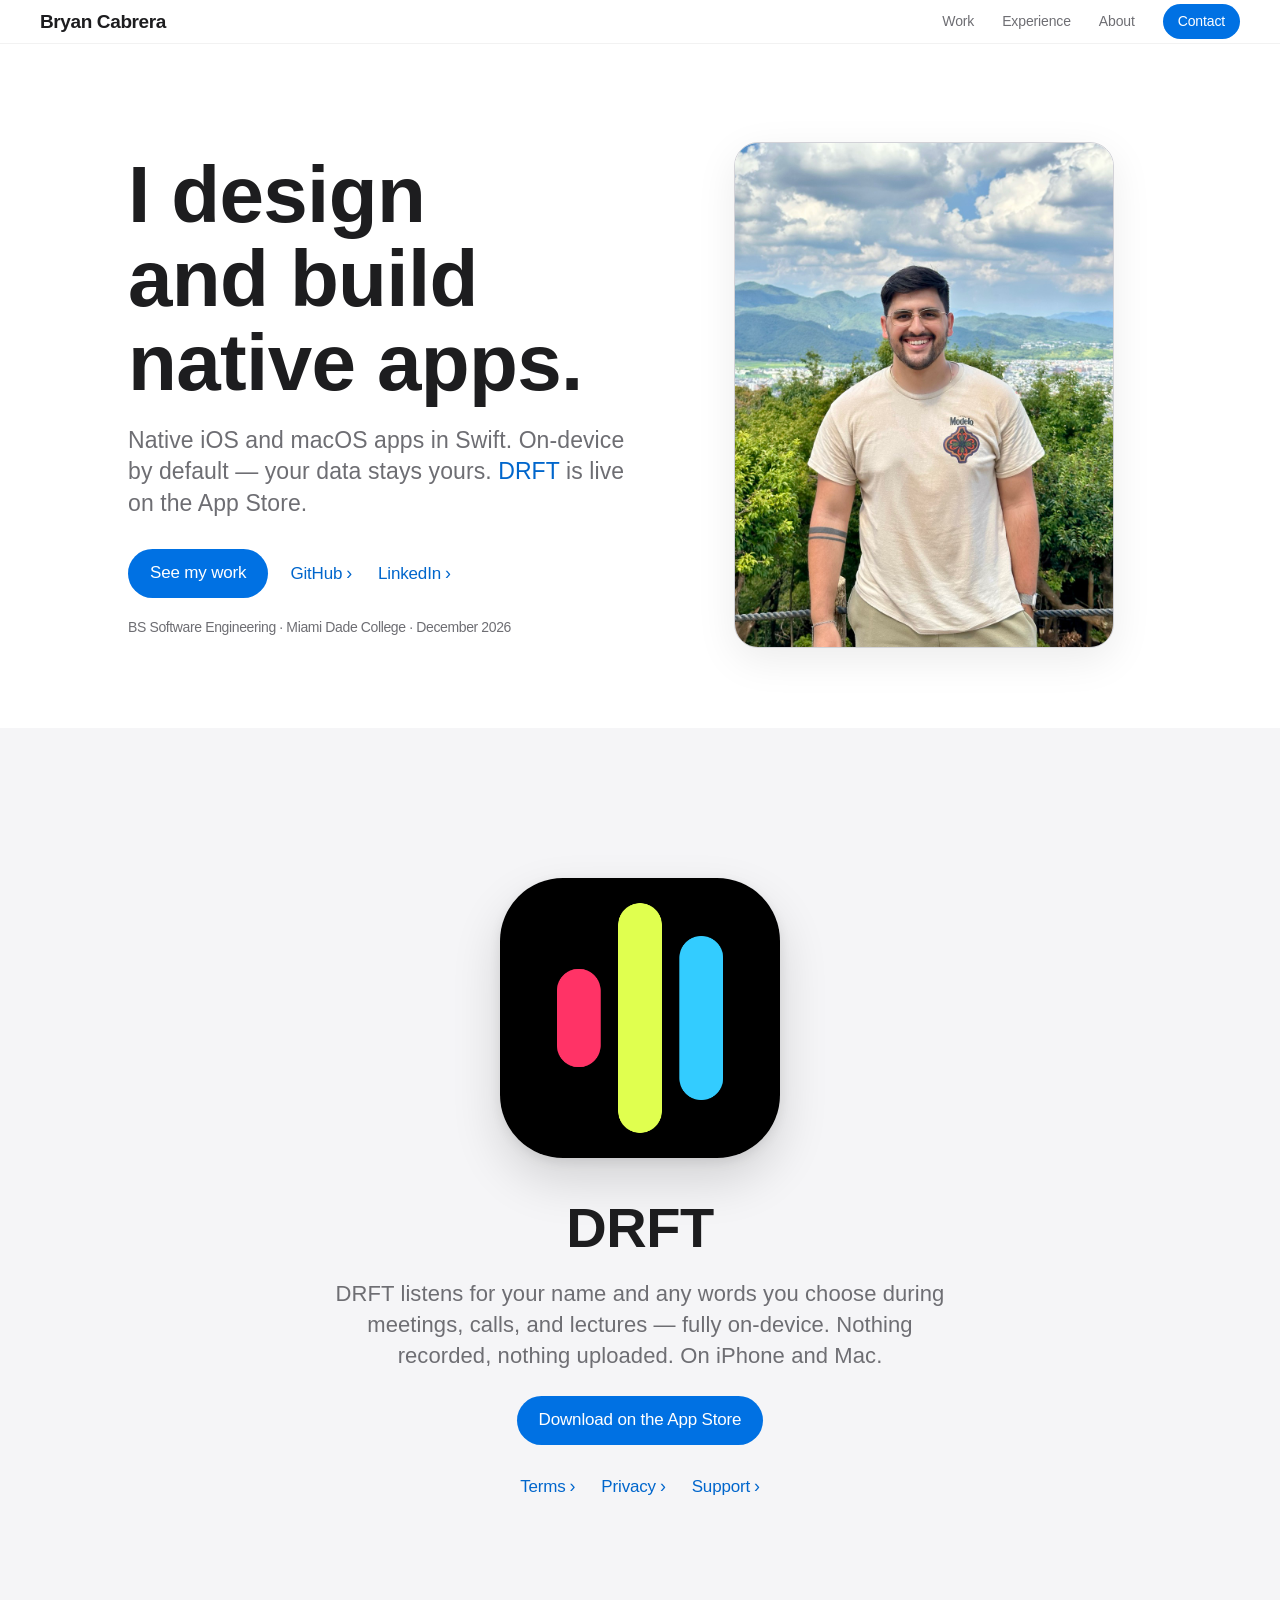
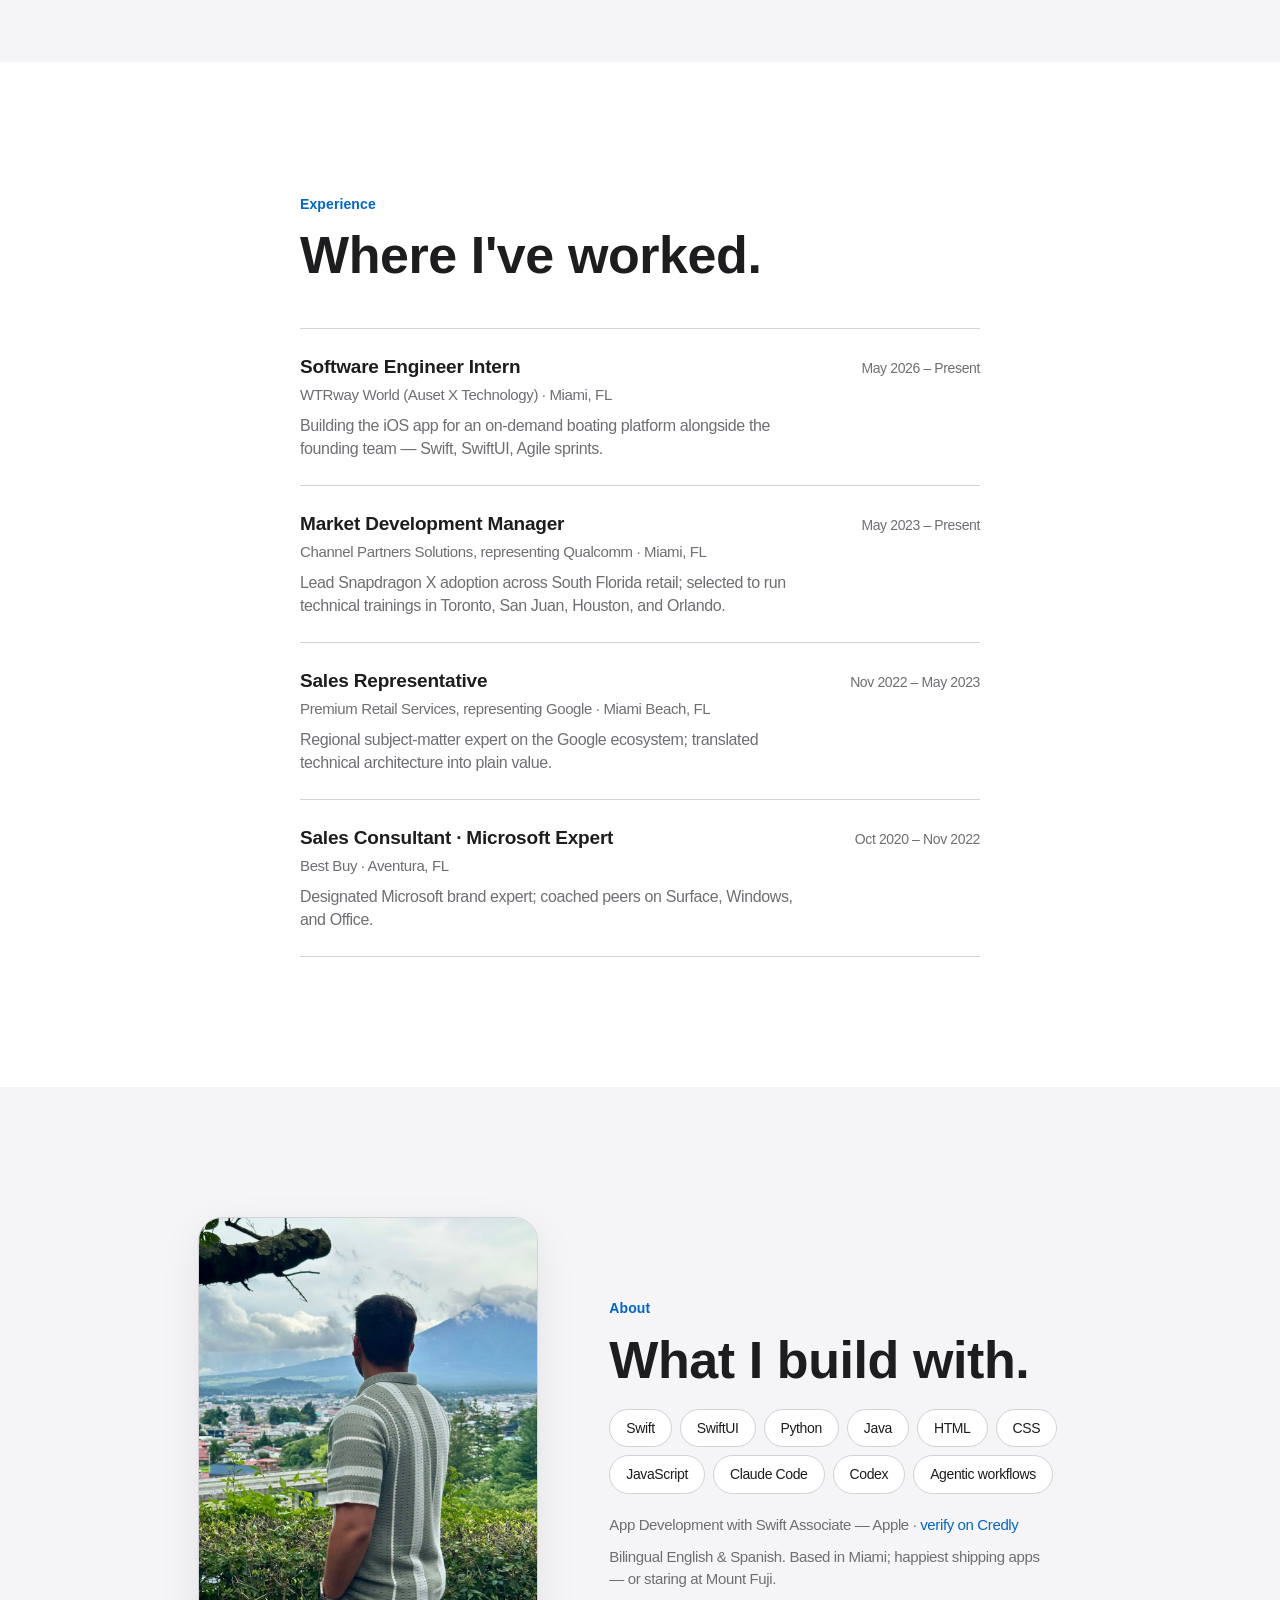
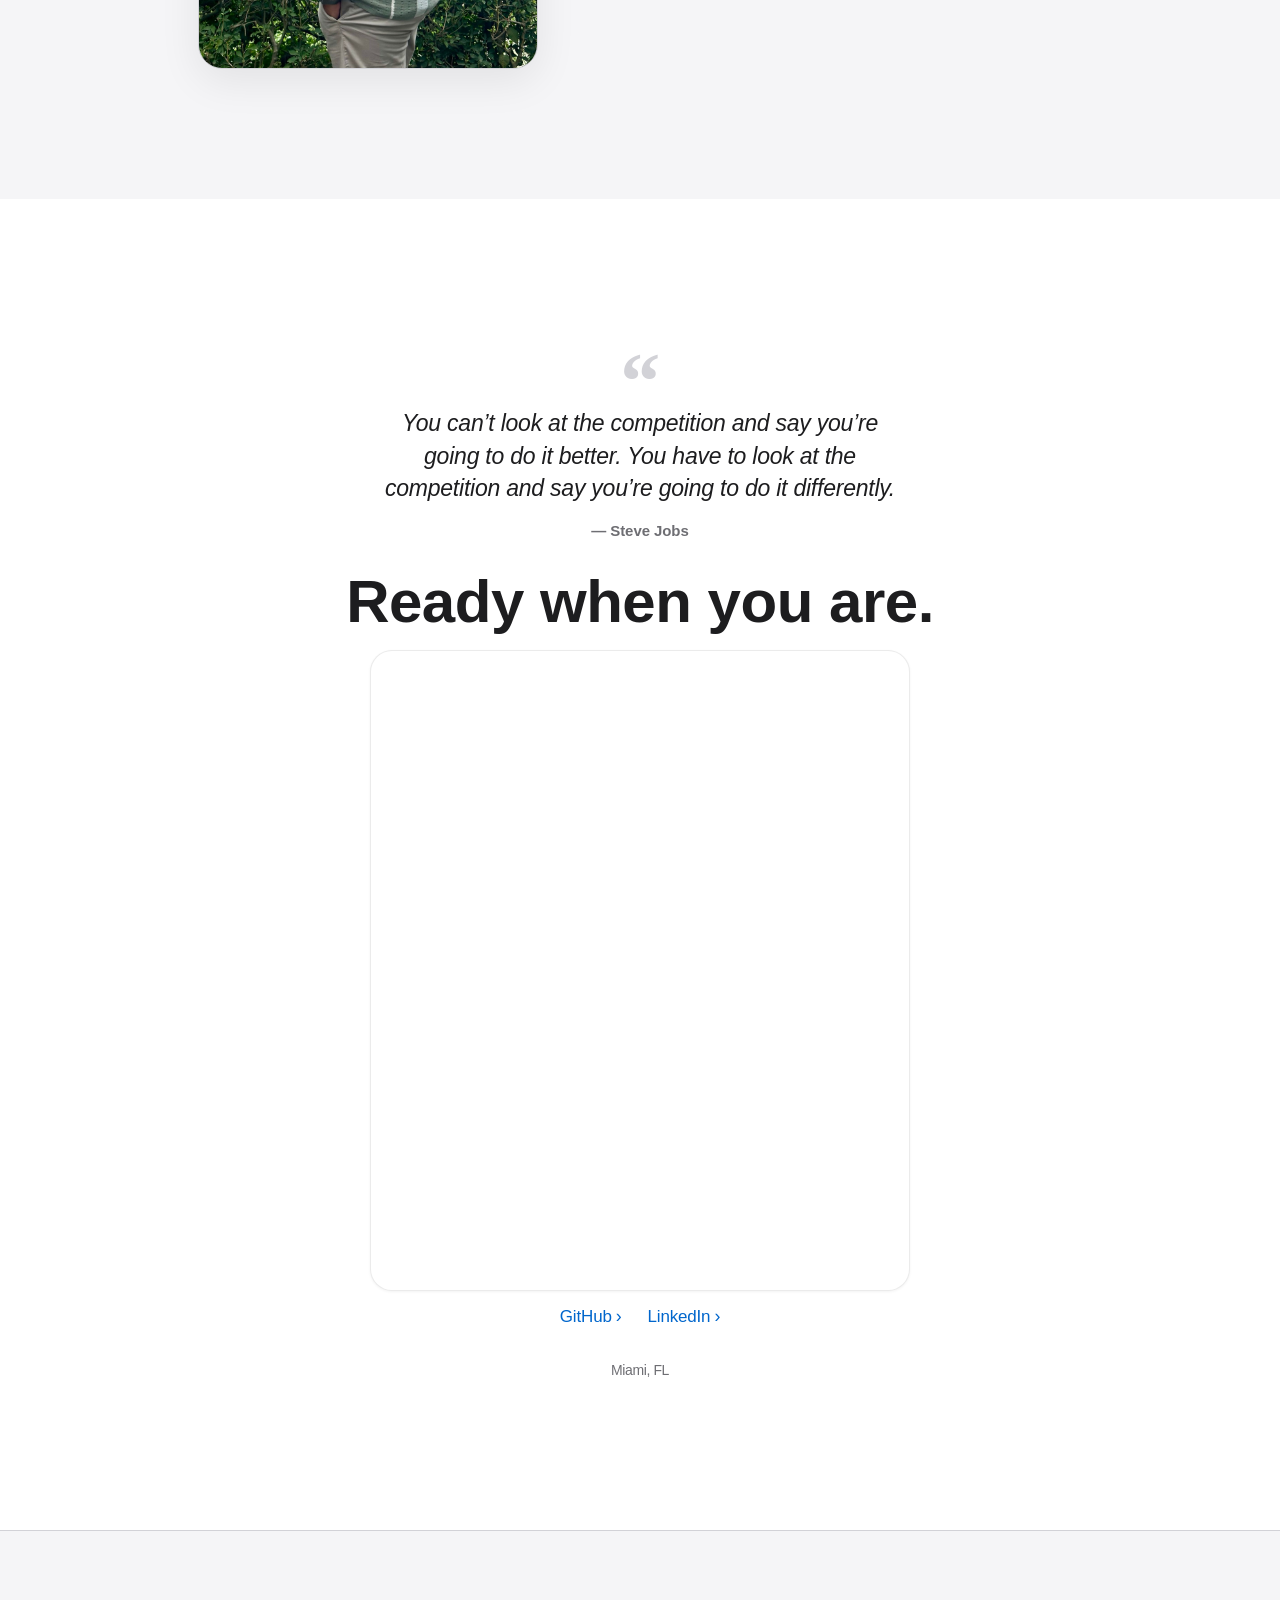
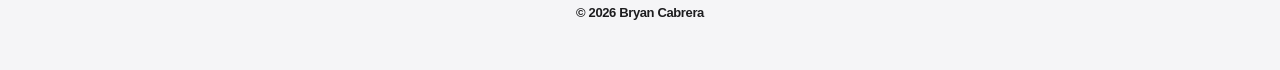
==== commit 5111620d: "docs(drft): correct legal pages against the shipping app Cross-referenced the DRFT codebase and fixe" ====
--- a/index.html
+++ b/index.html
@@ -115,7 +115,7 @@
             <div class="showcaseCopy">
               <h2 id="drftTitle">DRFT</h2>
               <p>
-                DRFT listens for your name and custom wake words during meetings, calls,
+                DRFT listens for your name and any words you choose during meetings, calls,
                 and lectures — fully on-device. Nothing recorded, nothing uploaded. On
                 iPhone and Mac.
               </p>
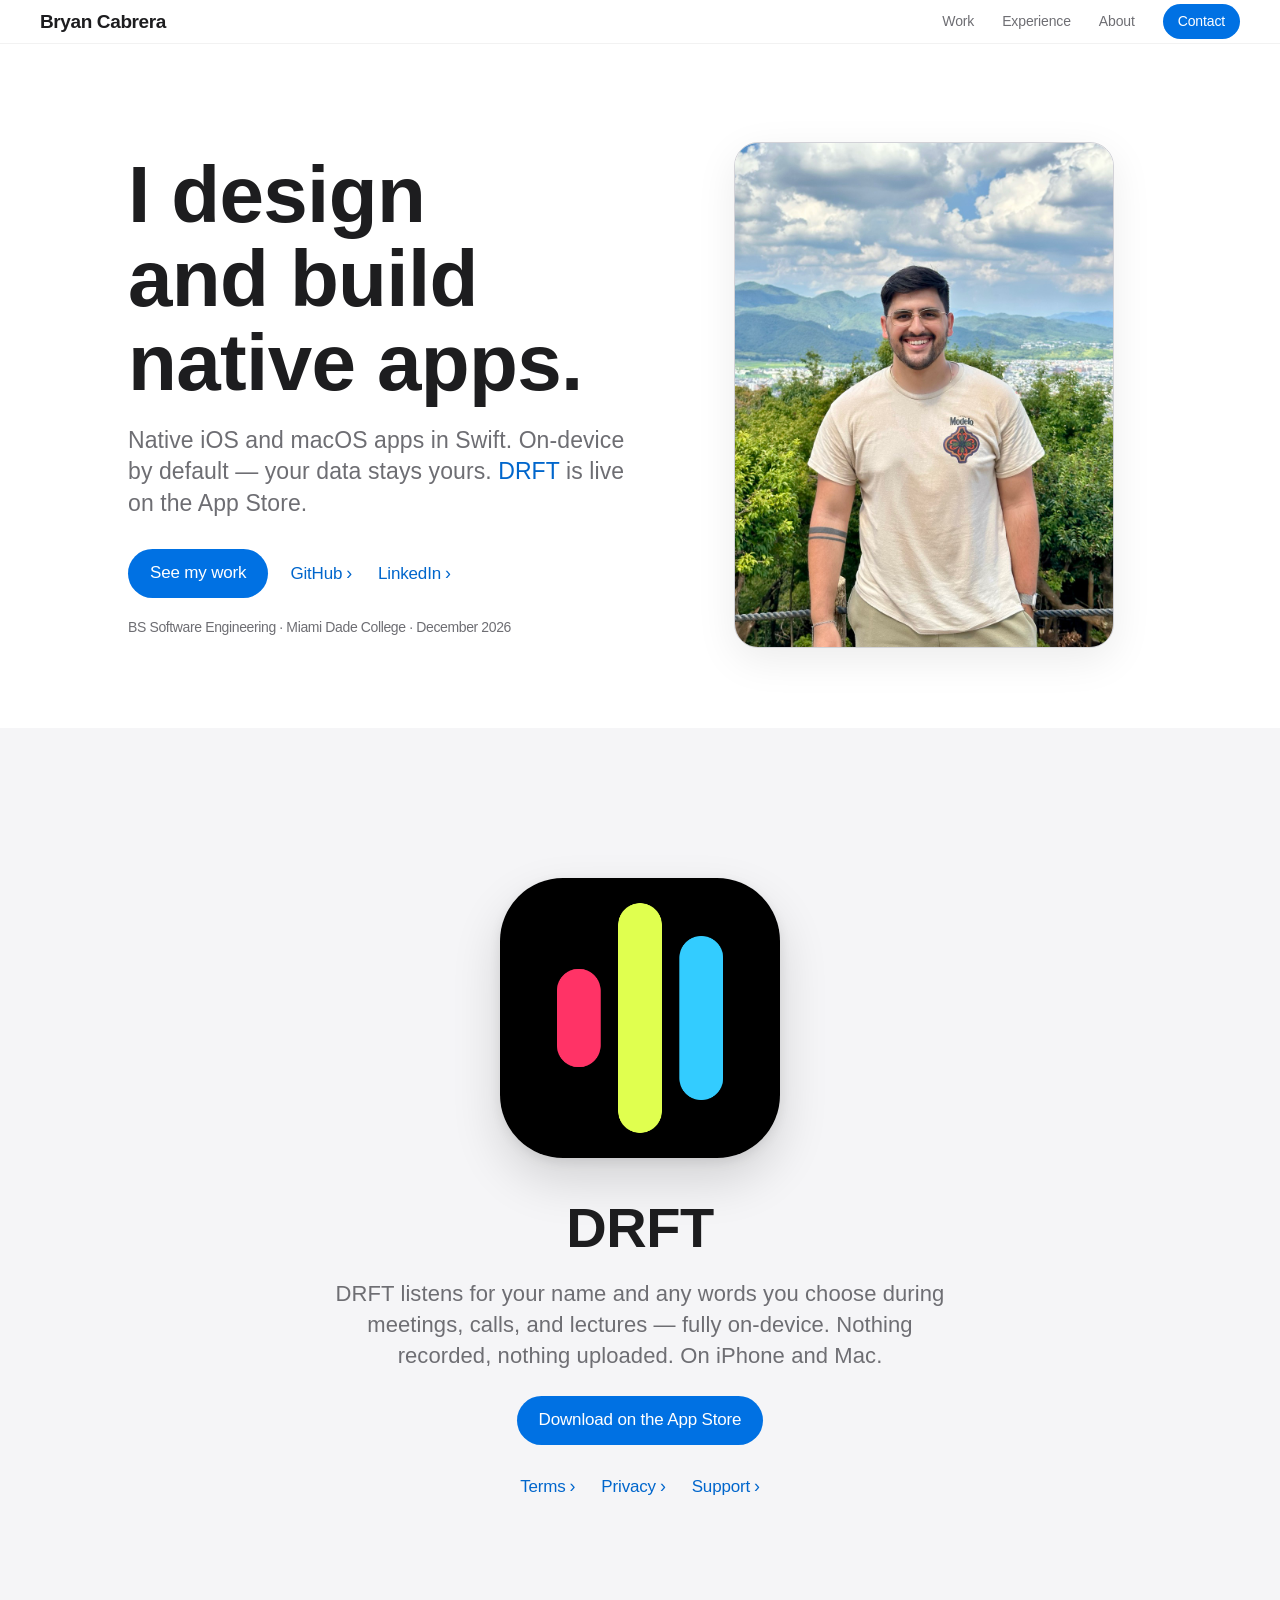
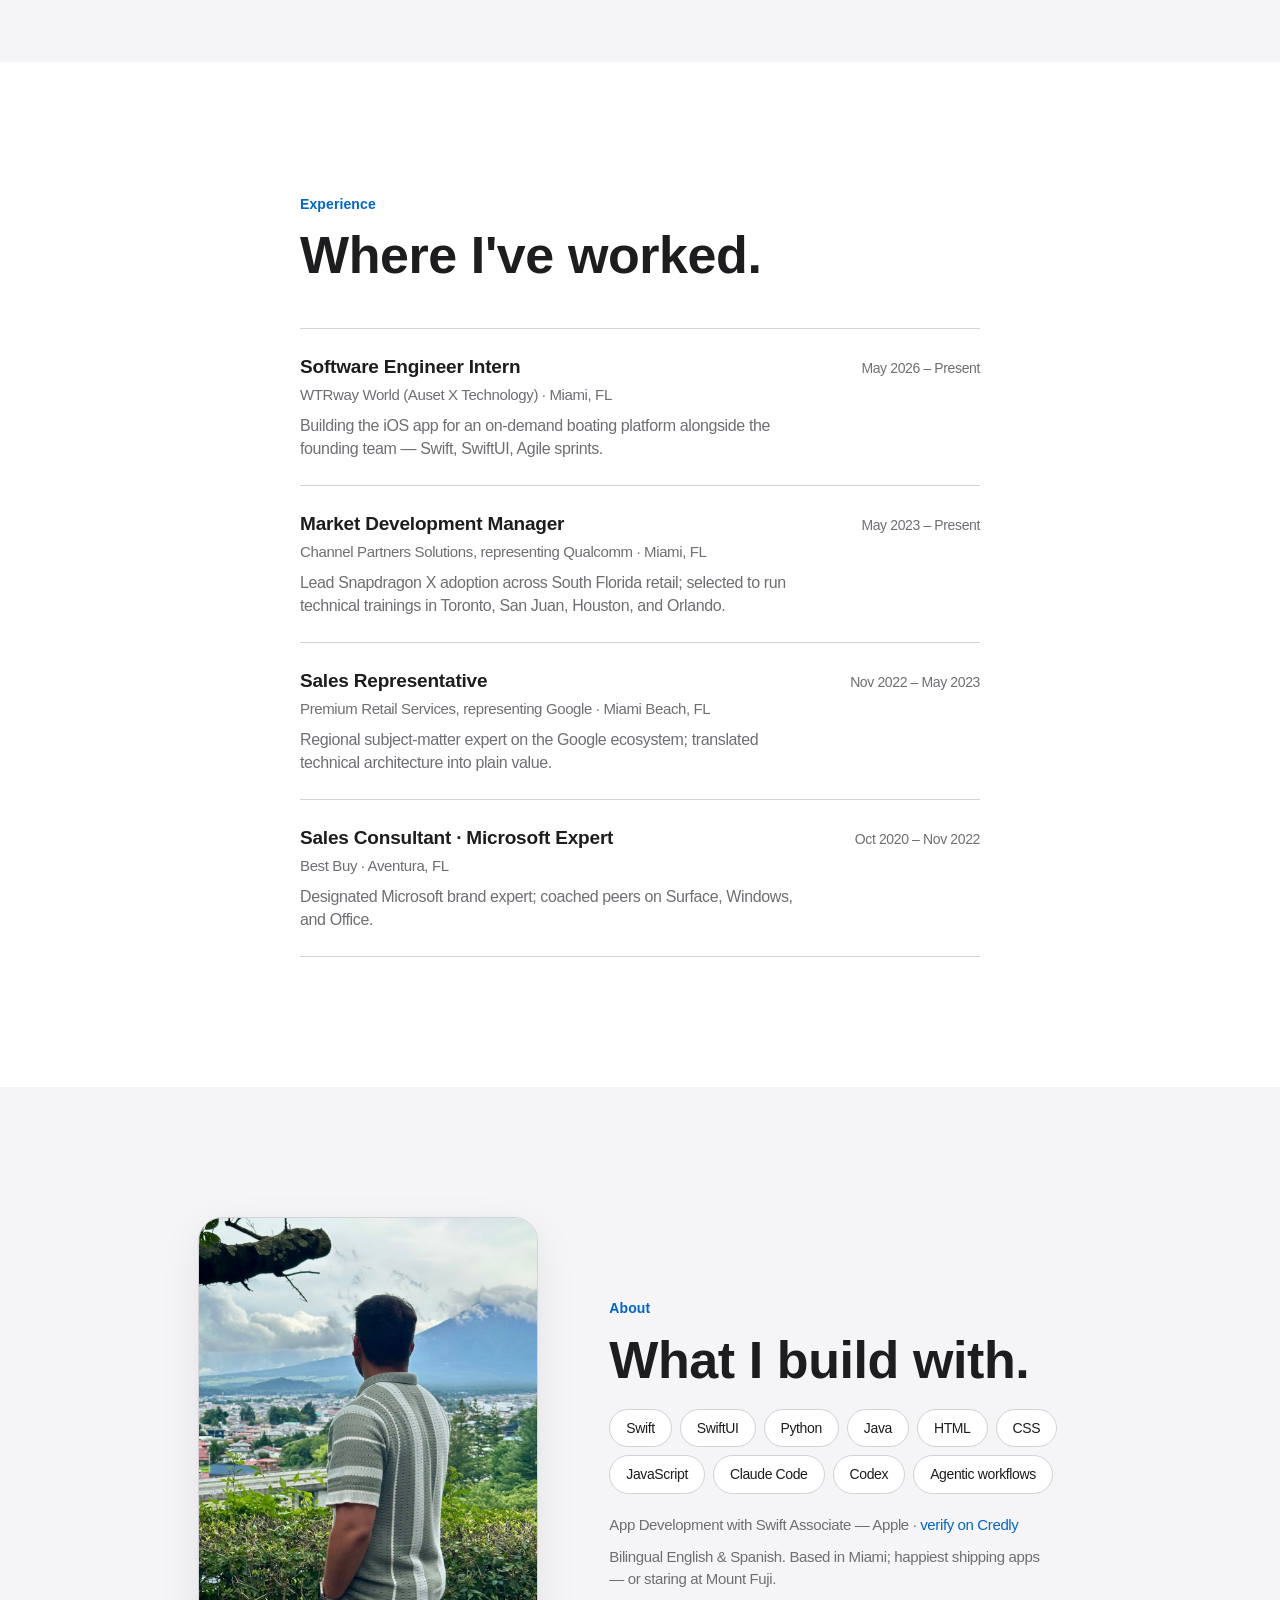
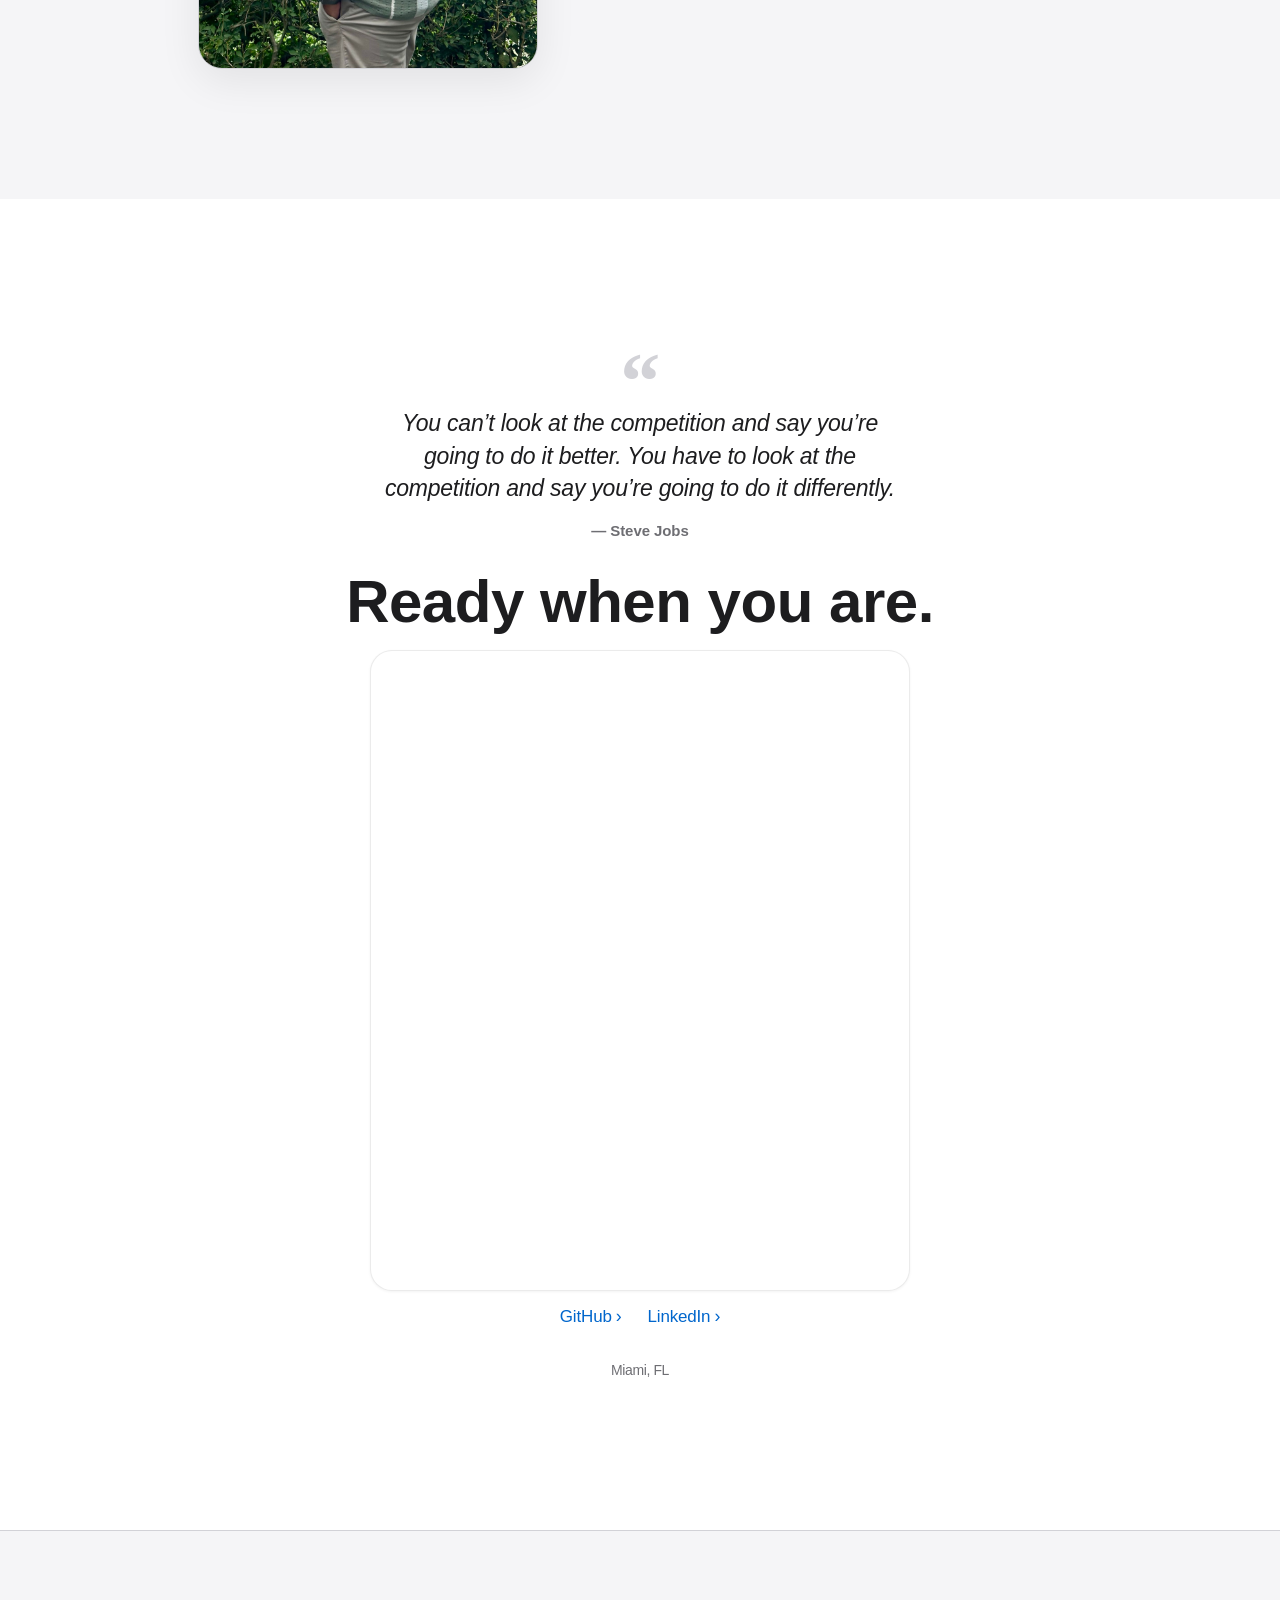
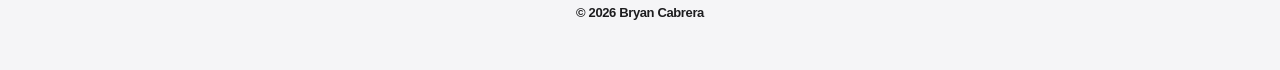
==== commit 832f2a04: "refactor: remove all motion and prune dead CSS Strip entrance animations, scroll reveals, hover tran" ====
--- a/index.html
+++ b/index.html
@@ -1,5 +1,5 @@
 <!DOCTYPE html>
-<html lang="en" class="noJs">
+<html lang="en">
   <head>
     <meta charset="UTF-8" />
     <meta name="viewport" content="width=device-width, initial-scale=1.0, viewport-fit=cover" />
@@ -58,7 +58,7 @@
 
     <main>
       <header class="header">
-        <a href="#top" class="wordmark wordmarkLink">Bryan Cabrera</a>
+        <a href="#top" class="wordmark">Bryan Cabrera</a>
         <nav class="headerNav" aria-label="Primary">
           <a href="#work">Work</a>
           <a href="#experience">Experience</a>
@@ -70,23 +70,23 @@
       <!-- Hero -->
       <section class="hero" id="top">
         <div class="heroCopy">
-          <h1 class="reveal" style="animation-delay: 0.05s">I design and build native apps.</h1>
-          <p class="lede reveal" style="animation-delay: 0.2s">
+          <h1>I design and build native apps.</h1>
+          <p class="lede">
             Native iOS and macOS apps in Swift. On-device by default — your data stays
             yours. <a href="https://apps.apple.com/us/app/drft-keyword-alerts/id6760685733" target="_blank" rel="noreferrer">DRFT</a>
             is live on the App Store.
           </p>
-          <div class="ctaRow reveal" style="animation-delay: 0.28s">
+          <div class="ctaRow">
             <a class="btnFill" href="#work">See my work</a>
             <a class="btnLink" href="https://github.com/BryanCabrera0" target="_blank" rel="noreferrer">GitHub</a>
             <a class="btnLink" href="https://www.linkedin.com/in/bryancabrera0/" target="_blank" rel="noreferrer">LinkedIn</a>
           </div>
-          <p class="microcopy reveal" style="animation-delay: 0.34s">
+          <p class="microcopy">
             BS Software Engineering · Miami Dade College · December 2026
           </p>
         </div>
 
-        <div class="heroPhoto reveal" style="animation-delay: 0.36s">
+        <div class="heroPhoto">
           <div class="photoFrame">
             <img
               src="/assets/portrait.jpg"
@@ -102,7 +102,7 @@
       <!-- DRFT — static light product feature (the flagship moment) -->
       <section class="showcase" id="work" aria-labelledby="drftTitle">
         <div class="showcaseStage">
-          <div class="showcaseInner revealGroup">
+          <div class="showcaseInner">
             <img
               class="showcaseIcon"
               src="/assets/drft-icon.png?v=2"
@@ -133,7 +133,7 @@
       </section>
 
       <!-- Experience -->
-      <section class="experience revealGroup" id="experience">
+      <section class="experience" id="experience">
         <span class="eyebrow">Experience</span>
         <h2 class="sectionTitle">Where I've worked.</h2>
         <ol class="xpList">
@@ -174,7 +174,7 @@
 
       <!-- About -->
       <section class="aboutSection" id="about">
-        <div class="about revealGroup">
+        <div class="about">
         <div class="aboutPhoto">
           <div class="photoFrame">
             <img
@@ -207,7 +207,7 @@
       </section>
 
       <!-- Closer -->
-      <section class="closer revealGroup" id="contact">
+      <section class="closer" id="contact">
         <blockquote class="closerQuote">
           <p>You can’t look at the competition and say you’re going to do it better. You have to look at the competition and say you’re going to do it differently.</p>
           <cite>— Steve Jobs</cite>
--- a/styles.css
+++ b/styles.css
@@ -3,9 +3,7 @@
    stack, semibold headlines with tight negative tracking, neutral ink/paper
    neutral palette, pill + chevron-link buttons, and full-bleed alternating
    light/grey sections. Tokens cross-referenced against Apple's live production
-   CSS. Motion is Apple-native only: a gentle fade-up on load and on scroll-
-   into-view, plus hover color changes on buttons/links — no blur reveals,
-   tilts, parallax, Ken Burns, or pulsing dots. Reduced-motion respected.
+   CSS. No motion: no entrance animations, transitions, or smooth scroll.
    Single file, no build step — also serves the /drft legal pages. */
 
 :root {
@@ -16,10 +14,8 @@
   /* Neutrals (light) — Apple-exact */
   --bg: #ffffff;
   --bg-alt: #f5f5f7;       /* the signature Apple grey section */
-  --bg-tint: #fbfbfd;
   --ink: #1d1d1f;          /* primary text — never pure black */
-  --secondary: #6e6e73;    /* supporting copy (~4.6:1 on white) */
-  --tertiary: #6e6e73;     /* captions, footnotes, footer — AA on grey too */
+  --secondary: #6e6e73;    /* supporting copy, captions, footer (~4.6:1 on white, AA on grey) */
   --hairline: #d2d2d7;
 
   /* Accent / links */
@@ -31,7 +27,6 @@
   --maxw: 980px;
   --radius: 18px;
   --radius-pill: 980px;
-  --ease-out: cubic-bezier(0.16, 1, 0.3, 1);
 }
 
 * {
@@ -42,7 +37,6 @@
 
 html {
   -webkit-text-size-adjust: 100%;
-  scroll-behavior: smooth;
   scroll-padding-top: 64px;
 }
 
@@ -65,6 +59,23 @@
   color: inherit;
   text-decoration: none;
   -webkit-tap-highlight-color: transparent;
+}
+
+/* Inline text links: blue, underline on hover */
+.lede a,
+.aboutNote a,
+.legal a,
+.footer a {
+  color: var(--link);
+}
+
+.lede a:hover,
+.aboutNote a:hover,
+.legal a:hover,
+.footer a:hover,
+.btnLink:hover {
+  text-decoration: underline;
+  text-underline-offset: 3px;
 }
 
 ::selection {
@@ -127,10 +138,6 @@
   color: var(--secondary);
 }
 
-.headerNav a {
-  transition: color 0.15s ease;
-}
-
 .headerNav a:not(.navPill):hover {
   color: var(--ink);
 }
@@ -148,18 +155,6 @@
   background: var(--cta);
   padding: 7px 15px;
   border-radius: var(--radius-pill);
-  transition: background 0.2s ease;
-}
-
-.navPill:hover {
-  background: var(--cta-hover);
-  color: #fff;
-}
-
-/* Press feedback — touch has no hover state; opacity keeps it reduced-motion safe */
-.btnFill:active,
-.navPill:active {
-  opacity: 0.85;
 }
 
 /* ---------------------------------------------------------------- Buttons */
@@ -174,12 +169,17 @@
   letter-spacing: -0.01em;
   padding: 12px 22px;
   border-radius: var(--radius-pill);
-  transition: background 0.2s ease;
-}
-
-.btnFill:hover {
+}
+
+.btnFill:hover,
+.navPill:hover {
   background: var(--cta-hover);
-  color: #fff;
+}
+
+/* Press feedback — touch has no hover state */
+.btnFill:active,
+.navPill:active {
+  opacity: 0.85;
 }
 
 /* Apple chevron text-link — "GitHub ›". inline-block (not flex) so the hover
@@ -201,30 +201,6 @@
   display: inline-block;
   margin-left: 4px;
   font-size: 1.05em;
-}
-
-.btnLink:hover {
-  text-decoration: underline;
-  text-underline-offset: 3px;
-}
-
-.btnGhost {
-  display: inline-flex;
-  align-items: center;
-  justify-content: center;
-  font-weight: 400;
-  font-size: 17px;
-  letter-spacing: -0.01em;
-  color: var(--ink);
-  padding: 11px 21px;
-  border: 1px solid var(--hairline);
-  border-radius: var(--radius-pill);
-  background: var(--bg);
-  transition: border-color 0.2s ease;
-}
-
-.btnGhost:hover {
-  border-color: var(--ink);
 }
 
 .ctaRow {
@@ -266,19 +242,10 @@
   margin: 0 0 28px;
 }
 
-.lede a {
-  color: var(--link);
-}
-
-.lede a:hover {
-  text-decoration: underline;
-  text-underline-offset: 3px;
-}
-
 .microcopy {
   font-size: 14px;
   margin-top: 18px;
-  color: var(--tertiary);
+  color: var(--secondary);
   font-weight: 400;
 }
 
@@ -309,9 +276,7 @@
    icon, big SF headline, intro copy, CTA. The black-bodied icon reads on grey
    via its shadow. */
 .showcase {
-  position: relative;
   background: var(--bg-alt);
-  color: var(--ink);
 }
 
 .showcaseStage {
@@ -433,7 +398,7 @@
 .xpWhen {
   font-size: 14px;
   font-weight: 400;
-  color: var(--tertiary);
+  color: var(--secondary);
   white-space: nowrap;
 }
 
@@ -508,15 +473,6 @@
 
 .aboutNote + .aboutNote {
   margin-top: 10px;
-}
-
-.aboutNote a {
-  color: var(--link);
-}
-
-.aboutNote a:hover {
-  text-decoration: underline;
-  text-underline-offset: 3px;
 }
 
 /* ---------------------------------------------------------------- Closer */
@@ -609,7 +565,7 @@
   justify-content: center;
   gap: 10px;
   padding: clamp(40px, 7vw, 72px) 20px 48px;
-  color: var(--tertiary);
+  color: var(--secondary);
   font-weight: 400;
   font-size: 13px;
   background: var(--bg-alt);
@@ -625,30 +581,13 @@
   opacity: 0.5;
 }
 
-.footer a {
-  color: var(--link);
-}
-
-.footer a:hover {
-  text-decoration: underline;
-  text-underline-offset: 2px;
-}
-
 /* ---------------------------------------------------- Legal pages -------- */
-.wordmarkLink {
-  color: inherit;
-}
-
 .legal {
   max-width: 760px;
   margin: 0 auto;
   padding: clamp(48px, 8vw, 88px) clamp(20px, 5vw, 40px) 0;
 }
 
-.legal .eyebrow {
-  margin-bottom: 14px;
-}
-
 .legal h1 {
   font-size: clamp(34px, 6vw, 56px);
   font-weight: 600;
@@ -658,7 +597,7 @@
 }
 
 .legal .updated {
-  color: var(--tertiary);
+  color: var(--secondary);
   font-weight: 400;
   font-size: 15px;
   margin-bottom: 32px;
@@ -699,15 +638,6 @@
 .legal strong {
   font-weight: 600;
   color: var(--ink);
-}
-
-.legal a {
-  color: var(--link);
-}
-
-.legal a:hover {
-  text-decoration: underline;
-  text-underline-offset: 3px;
 }
 
 .legal code {
@@ -730,63 +660,6 @@
 .legalCard ul {
   margin-bottom: 0;
 }
-
-/* ============================================================== Motion === */
-
-/* Hero load reveal */
-@keyframes reveal {
-  0% { opacity: 0; transform: translateY(16px); }
-  to { opacity: 1; transform: none; }
-}
-
-.reveal {
-  opacity: 0;
-  animation: reveal 0.75s var(--ease-out) both;
-}
-
-/* Section reveal — IntersectionObserver fallback (universal floor) */
-.scrollReveal {
-  opacity: 0;
-  transform: translateY(22px);
-  transition: opacity 0.9s var(--ease-out), transform 0.9s var(--ease-out);
-}
-
-.scrollReveal.in {
-  opacity: 1;
-  transform: none;
-}
-
-/* No-JS: never hide content when the observer can't run */
-html.noJs .scrollReveal {
-  opacity: 1;
-  transform: none;
-}
-
-/* Staggered reveal — direct children fade up in sequence when the group enters
-   (cf. Apple feature sections: headline → copy → media). */
-.revealGroup > * {
-  opacity: 0;
-  transform: translateY(18px);
-  transition: opacity 0.7s var(--ease-out), transform 0.7s var(--ease-out);
-}
-
-.revealGroup.in > * {
-  opacity: 1;
-  transform: none;
-}
-
-.revealGroup.in > *:nth-child(2) { transition-delay: 0.08s; }
-.revealGroup.in > *:nth-child(3) { transition-delay: 0.16s; }
-.revealGroup.in > *:nth-child(4) { transition-delay: 0.24s; }
-.revealGroup.in > *:nth-child(5) { transition-delay: 0.32s; }
-
-html.noJs .revealGroup > * {
-  opacity: 1;
-  transform: none;
-}
-
-/* Reveals are a single gentle one-time fade-up on enter (IntersectionObserver,
-   see script.js) — no scroll-scrubbing, pinning, or parallax. */
 
 /* ========================================================== Responsive === */
 @media (max-width: 880px) {
@@ -798,7 +671,7 @@
     text-align: center;
   }
 
-  .hero .lede {
+  .lede {
     margin-left: auto;
     margin-right: auto;
   }
@@ -914,37 +787,6 @@
     align-items: center;
     min-height: 36px;
     padding: 0 2px;
-  }
-}
-
-/* --------------------------------------------------- Reduced motion ------ */
-@media (prefers-reduced-motion: reduce) {
-  html {
-    scroll-behavior: auto;
-  }
-
-  .reveal {
-    animation: none;
-    opacity: 1;
-  }
-
-  .scrollReveal {
-    opacity: 1;
-    transform: none;
-    transition: none;
-  }
-
-  .revealGroup > * {
-    opacity: 1;
-    transform: none;
-    transition: none;
-  }
-
-  .headerNav a,
-  .navPill,
-  .btnFill,
-  .btnGhost {
-    transition: none;
   }
 }
 
@@ -959,14 +801,10 @@
     color-scheme: dark;
     --bg: #000000;
     --bg-alt: #1d1d1f;       /* Apple's dark grey section */
-    --bg-tint: #161617;
     --ink: #f5f5f7;
     --secondary: #a1a1a6;    /* AA on both #000 and #1d1d1f */
-    --tertiary: #a1a1a6;
     --hairline: #424245;     /* Apple's dark hairline */
     --link: #2997ff;         /* Apple's dark-mode blue */
-    --cta: #0071e3;
-    --cta-hover: #0077ed;
   }
 
   /* Frosted header → dark glass */
